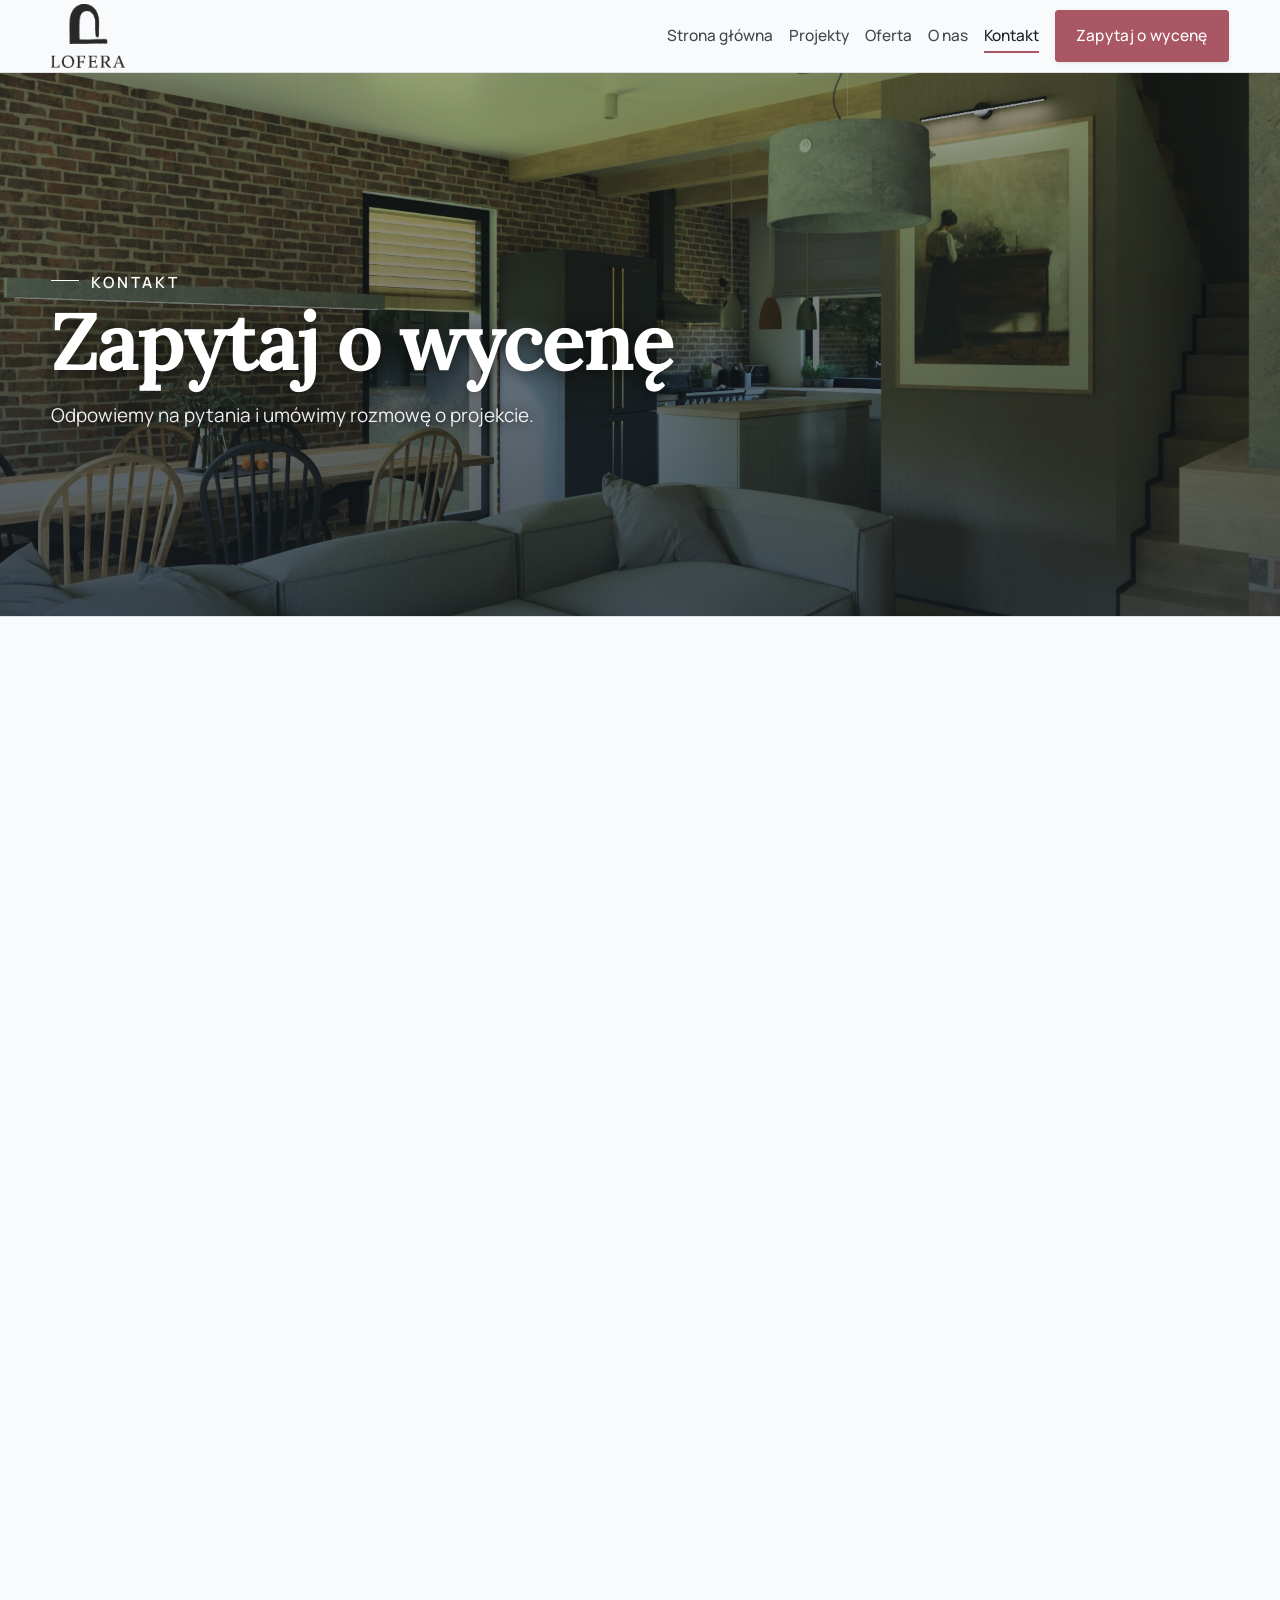
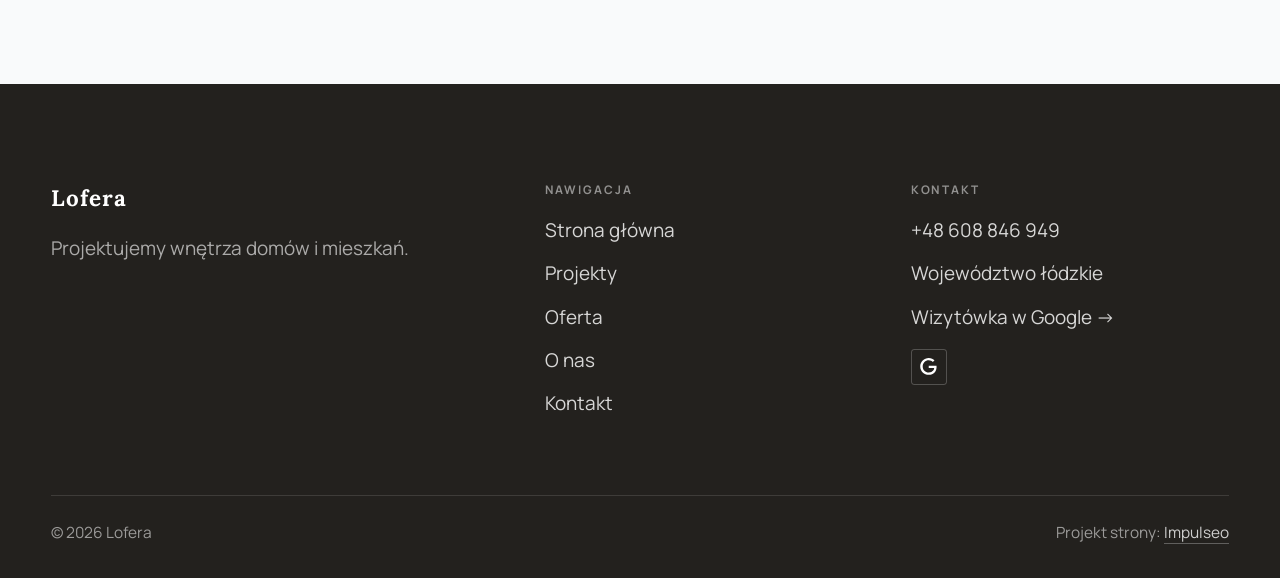
==== kontakt.html @ 52a26af1 "Strona demo: lofera" ====
<!DOCTYPE html>
<html lang="pl">
<head>
<meta charset="UTF-8">
<meta name="viewport" content="width=device-width, initial-scale=1.0">
<title>Kontakt - Lofera</title>
<meta name="description" content="Kontakt Lofera - projektowanie wnętrz, województwo łódzkie">
<link rel="canonical" href="https://impulseo-pl.github.io/lofera/kontakt.html">
<meta name="robots" content="noindex, nofollow">
<meta property="og:type" content="website">
<meta property="og:locale" content="pl_PL">
<meta property="og:site_name" content="Lofera">
<meta property="og:title" content="Kontakt - Lofera">
<meta property="og:description" content="Kontakt Lofera - projektowanie wnętrz, województwo łódzkie">
<meta property="og:url" content="https://impulseo-pl.github.io/lofera/kontakt.html">
<meta property="og:image" content="https://impulseo-pl.github.io/lofera/img/og.jpg">
<meta property="og:image:width" content="1200">
<meta property="og:image:height" content="630">
<meta name="twitter:card" content="summary_large_image">
<link rel="preconnect" href="https://fonts.googleapis.com">
<link rel="preconnect" href="https://fonts.gstatic.com" crossorigin>
<link href="https://fonts.googleapis.com/css2?family=Lora:wght@500;600;700&family=Manrope:wght@400;500;600&display=swap" rel="stylesheet">
<link rel="stylesheet" href="assets/styles.css?v=d0e58dc3">
</head>
<body>

<header class="nav">
  <div class="wrap nav-inner">
    <a class="brand brand-has-logo" href="index.html"><img class="brand-logo" src="img/logo.png" alt="Lofera" width="762" height="664" decoding="async"></a>
    <nav class="nav-links">
      <a href="index.html">Strona główna</a>
      <a href="realizacje.html">Projekty</a>
      <a href="oferta.html">Oferta</a>
      <a href="o-nas.html">O nas</a>
      <a href="kontakt.html" class="active" aria-current="page">Kontakt</a>
      <a href="kontakt.html" class="btn btn-accent">Zapytaj o wycenę</a>
    </nav>
    <button class="nav-toggle" aria-label="Menu"><span></span><span></span><span></span></button>
  </div>
</header>

<main>
<section class="pagehead">
  <img src="img/g5.jpg" alt="Lofera - Zapytaj o wycenę" width="1920" height="1080" decoding="async">
  <div class="wrap">
    <span class="eyebrow">Kontakt</span>
    <h1>Zapytaj o wycenę</h1>
    <p>Odpowiemy na pytania i umówimy rozmowę o projekcie.</p>
  </div>
</section>
<section>
  <div class="wrap contact-grid">
    <div class="reveal">
      <span class="eyebrow">Dane kontaktowe</span>
      <h2 style="margin:var(--space-4) 0 var(--space-6)">Lofera</h2>
      <div class="info-list">
        <div class="info-row"><div class="ic"><svg class="ico-tel" width="16" height="16" viewBox="0 0 24 24" fill="none" aria-hidden="true"><path d="M6.6 10.8a15.5 15.5 0 0 0 6.6 6.6l2.2-2.2a1 1 0 0 1 1-.24 11.4 11.4 0 0 0 3.6.58 1 1 0 0 1 1 1V20a1 1 0 0 1-1 1A17 17 0 0 1 3 4a1 1 0 0 1 1-1h3.5a1 1 0 0 1 1 1c0 1.25.2 2.46.58 3.6a1 1 0 0 1-.25 1l-2.23 2.2Z" fill="currentColor"/></svg></div><div><div class="lbl">Telefon</div><a class="val" href="tel:+48608846949">+48 608 846 949</a></div></div>
        <div class="info-row"><div class="ic"><svg class="ico-pin" width="16" height="16" viewBox="0 0 24 24" fill="none" aria-hidden="true"><path d="M12 21s7-6.1 7-11.5A7 7 0 0 0 5 9.5C5 14.9 12 21 12 21Z" stroke="currentColor" stroke-width="1.6" fill="none"/><circle cx="12" cy="9.5" r="2.4" fill="currentColor"/></svg></div><div><div class="lbl">Obszar działania</div><div class="val">Województwo łódzkie</div></div></div>
        <div class="info-row"><div class="ic"><svg class="ico-clock" width="16" height="16" viewBox="0 0 24 24" fill="none" aria-hidden="true"><circle cx="12" cy="12" r="8.2" stroke="currentColor" stroke-width="1.6"/><path d="M12 7.5V12l3.2 1.9" stroke="currentColor" stroke-width="1.6" stroke-linecap="round"/></svg></div><div><div class="lbl">Godziny</div><div class="val" style="font-weight:500">Pon.-pt. 9:00-16:00</div></div></div>
      </div>
    </div>
    <div class="reveal">
      <div class="form">
        <h3 style="margin-bottom:var(--space-4)">Najszybciej telefonicznie</h3>
        <p class="muted" style="margin-bottom:var(--space-5)">Napisz, jakie pomieszczenie chcesz zaprojektować i ile ma metrów. Odezwiemy się z propozycją terminu rozmowy.</p>
        <a href="tel:+48608846949" class="btn btn-accent" style="justify-content:center">Zadzwoń: +48 608 846 949 <span class="arr">→</span></a>
      </div>
    </div>
  </div>
</section>
<section style="padding-top:0">
  <div class="wrap reveal">
    <iframe class="map" title="Lofera - obszar działania: województwo łódzkie" src="https://maps.google.com/maps?q=wojew%C3%B3dztwo%20%C5%82%C3%B3dzkie&z=8&output=embed" loading="lazy" referrerpolicy="no-referrer-when-downgrade"></iframe>
  </div>
</section>
</main>

<footer>
  <div class="wrap">
    <div class="foot-grid">
      <div class="foot-brand">
        <div class="name">Lofera</div>
        <p>Projektujemy wnętrza domów i mieszkań.</p>
      </div>
      <div class="foot-col">
        <h4>Nawigacja</h4>
        <a href="index.html">Strona główna</a>
        <a href="realizacje.html">Projekty</a>
        <a href="oferta.html">Oferta</a>
        <a href="o-nas.html">O nas</a>
        <a href="kontakt.html">Kontakt</a>
      </div>
      <div class="foot-col">
        <h4>Kontakt</h4>
        <a href="tel:+48608846949">+48 608 846 949</a>
        <p>Województwo łódzkie</p>
        <a href="https://maps.google.com/?cid=9933904185091874019" target="_blank" rel="noopener">Wizytówka w Google →</a>
      <div class="foot-soc">
        <a class="soc" href="https://maps.google.com/?cid=9933904185091874019" target="_blank" rel="noopener" aria-label="Google - Lofera"><svg viewBox="0 0 24 24" aria-hidden="true" focusable="false"><path d="M12.48 10.92v3.28h7.84c-.24 1.84-.853 3.187-1.787 4.133-1.147 1.147-2.933 2.4-6.053 2.4-4.827 0-8.6-3.893-8.6-8.72s3.773-8.72 8.6-8.72c2.6 0 4.507 1.027 5.907 2.347l2.307-2.307C18.747 1.44 16.133 0 12.48 0 5.867 0 .307 5.387.307 12s5.56 12 12.173 12c3.573 0 6.267-1.173 8.373-3.36 2.16-2.16 2.84-5.213 2.84-7.667 0-.76-.053-1.467-.173-2.053H12.48z" fill="currentColor"/></svg></a>
      </div>
      </div>
    </div>
    <div class="foot-bot">
      <span>© 2026 Lofera</span>
      <span>Projekt strony: <a class="foot-credit" href="https://impulseo.pl" target="_blank" rel="noopener">Impulseo</a></span>
    </div>
  </div>
</footer>
<div class="sticky-reserve"><a class="sr-book" href="kontakt.html">Zapytaj o wycenę</a><a class="sr-call" href="tel:+48608846949" aria-label="Zadzwoń"><svg class="ico-tel" width="16" height="16" viewBox="0 0 24 24" fill="none" aria-hidden="true"><path d="M6.6 10.8a15.5 15.5 0 0 0 6.6 6.6l2.2-2.2a1 1 0 0 1 1-.24 11.4 11.4 0 0 0 3.6.58 1 1 0 0 1 1 1V20a1 1 0 0 1-1 1A17 17 0 0 1 3 4a1 1 0 0 1 1-1h3.5a1 1 0 0 1 1 1c0 1.25.2 2.46.58 3.6a1 1 0 0 1-.25 1l-2.23 2.2Z" fill="currentColor"/></svg></a></div>
<div class="demo-wazne" data-do="2026-11-19" data-cykl="3" hidden><svg class="dw-ico" width="13" height="13" viewBox="0 0 24 24" fill="none" aria-hidden="true"><circle cx="12" cy="12" r="8.6" stroke="currentColor" stroke-width="1.8"/><path d="M12 7.2V12l3.3 2" stroke="currentColor" stroke-width="1.8" stroke-linecap="round"/></svg><span class="dw-txt"></span></div>

<script src="assets/main.js"></script>
</body>
</html>
---- assets/styles.css ----
/* ============================================================
   STOLBASZ — premium, architektoniczny B2B fit-out
   Jasna paleta, zero brązu. System wg premium-web-craft.
   Projekt strony: Impulseo (impulseo.pl)
   ============================================================ */

:root{
  /* PALETA — jasna, architektoniczna, chłodna */
  --paper:#F3F1EC;          /* główne tło */
  --paper-2:#E6E3DB;        /* sekcje alternatywne (chłodny jasny szary) */
  --paper-3:#E6E3DB;        /* delikatne wypełnienia */
  --ink:#23211E;            /* tekst główny — chłodny grafit */
  --ink-soft:#43403A;       /* nagłówki drugorzędne */
  --muted:#87837A;          /* tekst poboczny */
  --line:rgba(35,33,30,.12);/* hairline */
  --accent:#8A6B3C;         /* stonowany petrol-slate — jedyny akcent */
  --accent-d:#6E5430;
  --accent-soft:rgba(138,107,60,.10);
  --dark:#23211E;           /* sekcje ciemne (stopka/CTA) */

  /* HOVER ZDJĘĆ — JEDEN standard dla całego silnika (decyzja K. 04.08.2026, artefakt z wariantami).
     AKTUALNE (K.+Szymon 09.08.2026, wybór z artefaktu 6 wariantów): zoom 1.05 przy 1.4s -
     przy tak długim czasie mocniejszy kadr NIE skacze, tylko „oddycha". Poprzedni standard
     (1.02 / .55s z 04.08) odbierany jako dynamiczny i szybki.
     Spoczynek lekko przygaszony, ale TYLKO tam, gdzie jest mysz (@media hover:hover) —
     na telefonie zdjęcia zostają w pełnej jasności. */
  --img-zoom:1.05;                   /* K.+Szymon 09.08: wariant F z artefaktu porównawczego */
  --img-rest:brightness(.95) saturate(.99);
  --img-hot:brightness(1.06) saturate(1.05);
  --img-dur:1.4s;                    /* K.+Szymon 09.08 (wariant F): powoli = elegancko */
  --img-ease:cubic-bezier(.16,.84,.44,1);  /* miękki ogon, efekt „oddychania" */

  /* ODSTĘPY — skala 4/8 */
  --space-1:4px; --space-2:8px; --space-3:12px; --space-4:16px; --space-5:24px;
  --space-6:32px; --space-7:48px; --space-8:64px; --space-9:96px; --space-10:128px;

  /* TYPOGRAFIA — fluid clamp() (skala podbita 16.07.2026: większe, czytelniejsze litery — uwaga Adama) */
  --text-sm:clamp(.9rem,.87rem + .12vw,1rem);
  --text-base:clamp(1.08rem,1.04rem + .18vw,1.2rem);
  --text-lg:clamp(1.24rem,1.15rem + .34vw,1.44rem);
  --text-h3:clamp(1.34rem,1.22rem + .55vw,1.66rem);
  --text-h2:clamp(2.1rem,1.66rem + 2.1vw,3.1rem);
  --text-h1:clamp(2.9rem,2.1rem + 4vw,5.1rem);

  /* PROMIENIE — architektoniczne, raczej ostre */
  --r-sm:3px; --r-md:6px; --r-lg:10px;

  /* RUCH */
  --ease:cubic-bezier(.25,.46,.45,.94); --dur:.24s;

  /* CIENIE — miękkie, warstwowe */
  --sh-sm:0 1px 2px rgba(16,24,32,.04), 0 2px 8px rgba(16,24,32,.05);
  --sh-md:0 2px 6px rgba(16,24,32,.05), 0 12px 28px -8px rgba(16,24,32,.12);
  --sh-lg:0 6px 14px rgba(16,24,32,.07), 0 26px 56px -18px rgba(16,24,32,.22);

  --hairline:1px solid var(--line);

  --font-display:'Lora',serif;
  --font-body:'Manrope',sans-serif;
}

*{box-sizing:border-box;margin:0;padding:0}
html{scroll-behavior:smooth}
body{
  font-family:var(--font-body);
  font-size:var(--text-base);
  line-height:1.65;
  color:var(--ink);
  background:var(--paper);
  -webkit-font-smoothing:antialiased;
  text-rendering:optimizeLegibility;
}
img{max-width:100%;height:auto;display:block}  /* height:auto = width/height z atrybutów trzyma proporcje (TOP#12) */
a{color:inherit;text-decoration:none}

.wrap{width:min(92%,1180px);margin-inline:auto}
section{padding-block:clamp(52px,6.5vw,96px)}

h1,h2,h3{font-family:var(--font-display);font-weight:700;line-height:1.08;letter-spacing:-.02em;color:var(--ink)}
h1{font-size:var(--text-h1);letter-spacing:-.035em}
h2{font-size:var(--text-h2);letter-spacing:-.025em}
h3{font-size:var(--text-h3)}
/* MIARA — długość wiersza. WCAG 2.2 SC 1.4.8: max 80 znaków; Butterick: 45–90.
   68ch daje realnie 72–78 znaków polskiego tekstu, czyli z zapasem pod granicą.
   Wcześniej limit miał TYLKO <p> — <li>, <blockquote> i <dd> nie miały żadnego,
   i to jedyny powód, dla którego 23 bloki na dwóch oddanych stronach jadą po
   83–106 znaków w wierszu (pomiar 07.08.2026, bramka `miara`).
   ⚠️ Listy i definicje ograniczamy TYLKO bez klasy: `ul`/`ol` z klasą to u nas
   układ (siatki kafli, menu), a nie tekst ciągły — tam miarę wyznacza układ. */
/* 60ch, nie 68ch (K. 10.08): po zmianie fontów na węższe kroje (DM Sans i spółka)
   w 68ch mieściło się ~90 znaków - bramka pikselowa słusznie zgłaszała przekroczenie
   granicy 80. Pomiar na żywej przeglądarce: 60ch = 90 znaków, 53ch = ~78 znaków, czyli normę WCAG 1.4.8. */
:root{ --miara:53ch }
p{max-width:min(100%,var(--miara))}
blockquote,
ul:not([class])>li, ol:not([class])>li,
dl:not([class])>dd{max-width:min(100%,var(--miara))}

/* ⚠️ Świadomie BEZ wyjątku `.tile p,.card p,.svc p{max-width:none}`, choć nasuwa się sam:
   te akapity BYŁY już ograniczone (stare `p{max-width:65ch}`), więc „wyjątek" nie odblokowałby
   niczego nowego — tylko ROZLUŹNIŁ stan sprzed zmiany na wszystkich demach naraz.
   `figcaption` żadna z reguł wyżej nie dotyczy, więc też nie potrzebuje zwolnienia. */

/* ŁAMANIE. `balance` wyrównuje długości wierszy w nagłówku, `pretty` pilnuje ostatniego
   wiersza akapitu, żeby nie został w nim jeden wyraz. Obsługiwane od Chrome 117 /
   Safari 17.5; starsze przeglądarki po prostu ignorują tę własność.
   `text-wrap:pretty` nie występowało dotąd ANI RAZ w silniku ani w repo klientów. */
h1,h2,h3,.lead,.lede{text-wrap:balance}
p,li,blockquote,dd{text-wrap:pretty}

.eyebrow{
  font-family:var(--font-body);
  font-size:var(--text-sm);
  font-weight:600;
  letter-spacing:.18em;
  text-transform:uppercase;
  color:var(--accent);
  display:inline-flex;align-items:center;gap:var(--space-3);
}
/* flex:none + margin-top = kreska trzyma się PIERWSZEJ linii. Wcześniej align-items:center
   centrowało ją względem całego bloku i przy zawinięciu (długi kicker typu
   „…WNĘTRZ · LESZNO · OD 2019") druga linia lądowała z brzydkim wcięciem. */
.eyebrow{align-items:flex-start}
.eyebrow>*,.eyebrow{text-wrap:balance}   /* dlugi kicker lamal sie na sierote typu samo „2019" w drugiej linii */
.eyebrow::before{content:"";width:28px;height:1px;background:var(--accent);display:inline-block;flex:none;margin-top:.62em}

.muted{color:var(--muted)}
.lead{font-size:var(--text-lg);line-height:1.55;color:var(--ink-soft);max-width:50ch}

/* ---------- BUTTONS ---------- */
.btn{
  display:inline-flex;align-items:center;gap:var(--space-2);
  font-weight:600;font-size:var(--text-sm);letter-spacing:.02em;
  padding:var(--space-4) var(--space-6);
  border-radius:var(--r-sm);
  transition:transform var(--dur) var(--ease),box-shadow var(--dur) var(--ease),background var(--dur) var(--ease);
  cursor:pointer;border:1px solid transparent;
}
.btn-accent{background:var(--accent);color:#fff;box-shadow:var(--sh-sm)}
.btn-accent:hover{background:var(--accent-d);transform:translateY(-2px);box-shadow:var(--sh-md)}
.btn-accent:active{transform:translateY(0);box-shadow:var(--sh-sm)}
.btn-ghost{background:transparent;color:var(--ink);border-color:var(--line)}
.btn-ghost:hover{border-color:var(--accent);color:var(--accent);transform:translateY(-2px)}
.btn-light{background:#fff;color:var(--ink);box-shadow:var(--sh-sm)}
.btn-light:hover{transform:translateY(-2px);box-shadow:var(--sh-md)}
.btn .arr{transition:transform var(--dur) var(--ease)}
.btn:hover .arr{transform:translateX(4px)}

/* ---------- NAV ---------- */
.nav{
  position:sticky;top:0;z-index:50;
  background:color-mix(in srgb,var(--paper) 88%,transparent);
  backdrop-filter:saturate(140%) blur(10px);
  border-bottom:var(--hairline);
}
.nav-inner{display:flex;align-items:center;justify-content:space-between;gap:var(--space-5);height:72px}
/* ANTY-NACHODZENIE (K. 05.08.2026): długa nazwa firmy + przycisk z pełnym numerem nie mieściły się w pasku
   i flex ściskał linki PONIŻEJ ich treści - "Kontakt" wchodził na ramkę "Zadzwoń +48 ...". Teraz ustępuje
   nazwa marki (skrót wielokropkiem), a menu i przycisk nigdy się nie kurczą ani nie zachodzą na siebie. */
.brand{display:flex;flex-direction:column;line-height:1;min-width:0;flex:0 1 auto}
.brand .name{font-family:var(--font-display);font-weight:800;font-size:1.35rem;letter-spacing:.04em;white-space:nowrap;overflow:hidden;text-overflow:ellipsis}
.brand .sub{font-size:.62rem;letter-spacing:.34em;text-transform:uppercase;color:var(--muted);margin-top:5px;white-space:nowrap;overflow:hidden;text-overflow:ellipsis}
.nav-links{display:flex;align-items:center;gap:var(--space-6);flex:0 0 auto}
.nav-links a{font-size:var(--text-sm);font-weight:500;color:var(--ink-soft);position:relative;padding-block:4px;white-space:nowrap;transition:color var(--dur) var(--ease)}
.nav-links a::after{content:"";position:absolute;left:0;bottom:0;width:0;height:1.5px;background:var(--accent);transition:width var(--dur) var(--ease)}
.nav-links a:hover,.nav-links a.active{color:var(--ink)}
.nav-links a:hover::after,.nav-links a.active::after{width:100%}
.nav-links .btn{padding:var(--space-2) var(--space-5)}
/* przyciski w nav: właściwy kolor (przebij .nav-links a) + bez podkreślenia */
.nav-links a.btn-accent{color:#fff}
.nav-links a.btn-ghost,.nav-links a.btn-light{color:var(--ink)}
/* CTA w pasku: NIE podkreślenie spod linków menu, ale ten sam przelatujący błysk,
   co na wszystkich innych przyciskach (zgłoszenie K. 13.08.2026 - „na hero jest efekt
   światła przechodzącego przez przycisk, na navbarze go nie ma, a mają być identyczne").
   Reguła `.nav-links a::after` jest silniejsza od `.btn::after`, więc trzeba jej
   geometrię wyzerować i wpisać połysk z nazwy - samo `display:none` gasiło efekt. */
.nav-links a.btn::after{
  display:block;content:"";position:absolute;inset:0;z-index:-1;pointer-events:none;
  width:auto;height:auto;border-radius:inherit;   /* kasuje geometrię podkreślenia (width:0;height:1.5px) */
  background:linear-gradient(100deg,transparent 32%,rgba(255,255,255,.20) 50%,transparent 68%);
  translate:-120% 0}
@media (prefers-reduced-motion:no-preference){
  .nav-links a.btn:hover::after{translate:120% 0;transition:translate .75s var(--mt-ease,cubic-bezier(.16,.84,.44,1))}
}
.nav-toggle{display:none;background:none;border:none;cursor:pointer;flex-direction:column;gap:5px;padding:8px}
.nav-toggle span{width:24px;height:2px;background:var(--ink);transition:var(--dur)}
/* Ciasny zakres MIĘDZY menu mobilnym a pełnym pulpitem: zbijamy odstępy i nazwę marki,
   żeby wszystko zmieściło się naturalnie, zanim w ogóle dojdzie do skracania wielokropkiem. */
@media(max-width:1280px) and (min-width:921px){
  .nav-links{gap:var(--space-4)}
  .nav-links .btn{padding:var(--space-2) var(--space-4)}
  .brand .name{font-size:1.15rem}
}

/* ---------- HERO (split) ---------- */
.hero{position:relative;overflow:hidden;border-bottom:var(--hairline)}
.hero-grid{display:grid;grid-template-columns:1.05fr .95fr;gap:clamp(24px,4vw,60px);align-items:center;
  padding-block:clamp(36px,4.5vw,64px)}
.hero-copy .eyebrow{margin-bottom:var(--space-5)}
.hero-copy h1{margin-bottom:var(--space-5)}
.hero-copy .lead{margin-bottom:var(--space-7)}
.hero-actions{display:flex;flex-wrap:wrap;gap:var(--space-4)}
.hero-art{position:relative;aspect-ratio:4/3;border-radius:var(--r-lg);overflow:hidden;box-shadow:var(--sh-lg)}
.hero-art img{width:100%;height:100%;object-fit:cover}
.hero-art::after{content:"";position:absolute;inset:0;background:linear-gradient(180deg,transparent 55%,rgba(18,24,28,.28))}
.hero-badge{position:absolute;left:var(--space-5);bottom:var(--space-5);z-index:2;
  background:rgba(252,252,251,.94);backdrop-filter:blur(4px);
  border-radius:var(--r-md);padding:var(--space-4) var(--space-5);box-shadow:var(--sh-md);max-width:78%}
.hero-badge strong{display:block;font-family:var(--font-display);font-size:1rem;letter-spacing:-.01em}
.hero-badge span{font-size:var(--text-sm);color:var(--muted)}

/* ---------- HERO duży / kinowy (strona główna) ---------- */
.hero-cine{position:relative;min-height:clamp(560px,82vh,840px);min-height:clamp(560px,82svh,840px);display:flex;align-items:center;overflow:hidden;border-bottom:var(--hairline)}
.hero-cine>img{position:absolute;inset:0;width:100%;height:100%;object-fit:cover;z-index:0}
.hero-cine::after{content:"";position:absolute;inset:0;z-index:1;
  background:linear-gradient(95deg,rgba(13,18,23,.86) 0%,rgba(13,18,23,.64) 32%,rgba(13,18,23,.24) 62%,rgba(13,18,23,.04) 100%)}
.hero-cine .wrap{position:relative;z-index:2;padding-block:var(--space-8)}
.hero-cine .hero-copy{max-width:660px}
.hero-cine .eyebrow{color:#fff;margin-bottom:var(--space-5)}
.hero-cine .eyebrow::before{background:#fff}
.hero-cine h1{color:#fff;margin-bottom:var(--space-5);font-size:clamp(2.9rem,2rem + 4.4vw,5.2rem);text-wrap:balance}
.hero-cine .lead{color:rgba(255,255,255,.92);max-width:48ch;margin-bottom:var(--space-7)}
.hero-cine .hero-actions{display:flex;flex-wrap:wrap;gap:var(--space-4)}
/* NISKIE OKNO (laptop z dokiem i paskami przeglądarki ma ~700-780 px wysokości widoku):
   H1 do 5.2rem + długi lead nie mieściły się i przyciski wypadały POD krawędź ekranu -
   klient widział stronę bez ani jednego CTA. Skalujemy w dół, zamiast przycinać treść. */
@media(min-width:821px) and (max-height:820px){
  .hero-cine{min-height:clamp(520px,94svh,780px)}
  .hero-cine .wrap{padding-block:var(--space-6)}
  .hero-cine h1{font-size:clamp(2.2rem,1.5rem + 2.6vw,3.6rem);margin-bottom:var(--space-4)}
  .hero-cine .eyebrow{margin-bottom:var(--space-4)}
  .hero-cine .lead{margin-bottom:var(--space-5);max-width:44ch}
}
@media(max-width:680px){
  .hero-cine{min-height:clamp(520px,76vh,640px);min-height:clamp(520px,76svh,640px);align-items:flex-end}
  .hero-cine::after{background:linear-gradient(0deg,rgba(13,18,23,.9) 6%,rgba(13,18,23,.45) 55%,rgba(13,18,23,.25) 100%)}
  .hero-cine .wrap{padding-bottom:var(--space-9)}
  /* TELEFON (~90% oglądających): lead potrafił zająć 8 linii i zepchnąć CTA poza pierwszy ekran.
     Zwężamy interlinię i skalę - treści nie ucinamy, bo to ona sprzedaje. */
  .hero-cine .lead{font-size:.98rem;line-height:1.5;margin-bottom:var(--space-5)}
  .hero-cine .eyebrow{font-size:.72rem;letter-spacing:.13em;margin-bottom:var(--space-4)}
  .hero-cine .eyebrow::before{width:20px}
  .hero-cine h1{margin-bottom:var(--space-4)}
}

/* full-bleed hero variant (podstrony) */
.pagehead{position:relative;min-height:46vh;min-height:46svh;display:flex;align-items:flex-end;overflow:hidden;border-bottom:var(--hairline)}
.pagehead img{position:absolute;inset:0;width:100%;height:100%;object-fit:cover}
/* 10.08.2026 (decyzja K.): mocniejsze przyciemnienie + cień pod tekstem. Bramka mierzyła na
   nagłówkach podstron 3,38-3,43:1 przy wymaganych 4,5 — jasne zdjęcie (hala, śnieg, niebo)
   podchodziło pod biały tekst. Zdjęcia klientów są różne, więc kontrast musi dawać WARSTWA,
   a nie szczęśliwy dobór kadru. */
.pagehead::after{content:"";position:absolute;inset:0;background:linear-gradient(180deg,rgba(18,24,28,.40),rgba(18,24,28,.76))}
.pagehead .wrap{position:relative;z-index:2;padding-block:var(--space-9);color:#fff}
.pagehead h1{color:#fff;max-width:18ch;text-shadow:0 2px 16px rgba(0,0,0,.55)}
.pagehead .eyebrow{color:#fff}
.pagehead .eyebrow::before{background:#fff}
.pagehead p{color:rgba(255,255,255,.92);margin-top:var(--space-4);max-width:54ch;text-shadow:0 1px 12px rgba(0,0,0,.5)}

/* ---------- STRIP (pasek skrótów / liczby) ---------- */
.strip{background:var(--dark);color:#fff}
/* PASEK HASEŁ — standard 04.08.2026 (decyzja K.): 5 haseł w JEDNYM rzędzie, tekst WYŚRODKOWANY,
   węższe marginesy boczne niż reszta strony (pasek ma iść szerzej), równe wysokości kolumn. */
.strip .wrap{width:min(96%,1440px);display:grid;grid-template-columns:repeat(5,1fr);
  gap:var(--space-5);padding-block:var(--space-7);align-items:stretch}
.strip .item .k{font-family:var(--font-display);font-size:clamp(1.05rem,.82rem + .85vw,1.55rem);
  font-weight:800;letter-spacing:-.02em;color:#fff;line-height:1.18;text-wrap:balance}
.strip .item .v{font-size:var(--text-sm);color:rgba(255,255,255,.66);margin-top:var(--space-2);line-height:1.4}
.strip .item{border-left:2px solid var(--accent);padding-inline:var(--space-4);
  text-align:center;display:flex;flex-direction:column;justify-content:center}
/* liczba kolumn = liczba haseł, żeby ostatnie nie zostawało samo w drugim rzędzie.
   Klasę n-N nadaje multipage.py; domyślnie (bez klasy) pasek jest 5-kolumnowy. */
.strip.n-2 .wrap{grid-template-columns:repeat(2,1fr)}
.strip.n-3 .wrap{grid-template-columns:repeat(3,1fr)}
.strip.n-4 .wrap{grid-template-columns:repeat(4,1fr);gap:var(--space-6)}
.strip.n-4 .item .k{font-size:clamp(1.3rem,1rem + 1.1vw,2rem)}
.strip.n-6 .wrap{grid-template-columns:repeat(6,1fr);gap:var(--space-4)}
.strip.n-6 .item .k{font-size:clamp(.98rem,.8rem + .7vw,1.35rem)}
/* równe łamanie: zamiast "długa linia + jedno słowo" obie linie zbliżonej długości */
.strip .item .k{text-wrap:balance}

/* ---------- SECTION HEAD ---------- */
.head{max-width:48rem;margin-bottom:var(--space-8)}
.head.center{margin-inline:auto;text-align:center}
.head .eyebrow{margin-bottom:var(--space-4)}
.head h2{margin-bottom:var(--space-4)}
.head p{color:var(--muted);font-size:var(--text-lg);line-height:1.55}
.head.center p{margin-inline:auto}

/* ---------- INTRO SPLIT ---------- */
.split{display:grid;grid-template-columns:.92fr 1.08fr;gap:clamp(28px,5vw,80px);align-items:center}
.split.rev{grid-template-columns:1.08fr .92fr}
.split.rev .split-art{order:-1}
.split-art{position:relative;aspect-ratio:5/4;border-radius:var(--r-lg);overflow:hidden;box-shadow:var(--sh-lg)}
.split-art img{width:100%;height:100%;object-fit:cover}
.split-copy h2{margin-bottom:var(--space-5)}
.split-copy p+p{margin-top:var(--space-4)}
.split-copy .btn{margin-top:var(--space-6)}

/* ---------- SERVICES (zakres) ---------- */
.svc-grid{display:grid;grid-template-columns:repeat(auto-fit,minmax(280px,1fr));gap:var(--space-5)}
.svc{background:#fff;border:var(--hairline);border-radius:var(--r-md);padding:var(--space-7) var(--space-6);
  transition:transform var(--dur) var(--ease),box-shadow var(--dur) var(--ease),border-color var(--dur) var(--ease);
  position:relative;overflow:hidden}
.svc::before{content:"";position:absolute;left:0;top:0;width:3px;height:0;background:var(--accent);transition:height var(--dur) var(--ease)}
.svc:hover{transform:translateY(-4px);box-shadow:var(--sh-md);border-color:transparent}
.svc:hover::before{height:100%}
.svc .ic{font-family:var(--font-display);font-size:.8rem;font-weight:700;letter-spacing:.12em;color:var(--accent);margin-bottom:var(--space-4)}
.svc h3{margin-bottom:var(--space-3);font-size:1.22rem}
.svc p{color:var(--muted);font-size:var(--text-base);line-height:1.6}

/* big detailed service rows */
.svc-row{display:grid;grid-template-columns:.8fr 1.2fr;gap:clamp(20px,4vw,60px);align-items:center;padding-block:var(--space-8)}
.svc-row+.svc-row{border-top:var(--hairline)}
.svc-row.rev{grid-template-columns:1.2fr .8fr}
/* Naprzemienny układ wierszy oferty: co drugi wiersz ma zdjęcie po PRAWEJ.
   Było `order:-1` — martwy kod, bo zdjęcie i tak jest pierwszym dzieckiem w HTML,
   więc wszystkie wiersze wyglądały identycznie (zdjęcie zawsze z lewej), a `rev`
   zmieniało tylko szerokość kolumn. Znalezione 29.07.2026 przy różnicowaniu kierunków
   animacji (pomiar pozycji: art.mid 390/502 przy row.mid 756 — zawsze lewa strona). */
.svc-row.rev .svc-row-art{order:2}
.svc-row-art{aspect-ratio:4/3;border-radius:var(--r-md);overflow:hidden;box-shadow:var(--sh-md)}
.svc-row-art img{width:100%;height:100%;object-fit:cover}
.svc-row h3{font-size:1.5rem;margin-bottom:var(--space-4)}
.svc-row .num{font-family:var(--font-display);font-size:.85rem;font-weight:700;letter-spacing:.14em;color:var(--accent);display:block;margin-bottom:var(--space-3)}
.svc-row ul{list-style:none;margin-top:var(--space-4);display:flex;flex-direction:column;gap:var(--space-2)}
.svc-row li{position:relative;padding-left:var(--space-5);color:var(--muted);font-size:var(--text-base)}
.svc-row li::before{content:"";position:absolute;left:0;top:.62em;width:8px;height:1px;background:var(--accent)}

/* ---------- GALLERY (realizacje) ---------- */
.gallery{display:grid;grid-template-columns:repeat(12,1fr);gap:var(--space-4);grid-auto-rows:200px}
/* GALERIA MASONRY — pionowe zdjęcia (portrety beauty/wellness) bez przycinania: kolumny, height auto */
.gallery-masonry{column-count:3;column-gap:var(--space-4)}
@media(max-width:900px){.gallery-masonry{column-count:2}}
@media(max-width:560px){.gallery-masonry{column-count:1}}
.gallery-masonry .m-tile{break-inside:avoid;margin:0 0 var(--space-4);padding:0;position:relative;overflow:hidden;border-radius:var(--r-md);border:1px solid var(--line)}
.gallery-masonry .m-tile img{width:100%;height:auto;display:block}
.gallery-masonry .m-tile .cap{position:absolute;left:0;right:0;bottom:0;padding:var(--space-4);color:#fff;background:linear-gradient(0deg,rgba(0,0,0,.55),transparent);font-size:var(--text-sm)}
.gallery-masonry .m-tile .cap small{display:block;font-weight:400;opacity:.78;letter-spacing:.04em;text-transform:uppercase;font-size:.66rem;margin-top:3px}
.tile{position:relative;overflow:hidden;border-radius:var(--r-md);box-shadow:var(--sh-sm);
  transition:transform var(--dur) var(--ease),box-shadow var(--dur) var(--ease)}
.tile img{width:100%;height:100%;object-fit:cover;
  transition:transform var(--img-dur) var(--img-ease),filter var(--img-dur) var(--img-ease)}
.tile:hover{box-shadow:var(--sh-md)}
.tile .cap{position:absolute;left:0;right:0;bottom:0;padding:var(--space-5) var(--space-4) var(--space-4);
  /* mocniejszy spad + cien pod tekstem: na JASNYCH zdjeciach klienta (biale fronty, sciany)
     slaby gradient dawal kontrast ~1.5:1 zamiast wymaganych 3.6:1 (bramka wygladu, 10.08.2026) */
  background:linear-gradient(transparent 10%,rgba(18,24,28,.55) 40%,rgba(18,24,28,.88) 68%,rgba(18,24,28,.99));color:#fff;
  text-shadow:0 1px 2px rgba(0,0,0,.85),0 2px 10px rgba(0,0,0,.55);
  font-size:var(--text-sm);font-weight:600;letter-spacing:.01em;
  opacity:0;transform:translateY(8px);transition:var(--dur) var(--ease)}
.tile:hover .cap{opacity:1;transform:translateY(0)}
.tile .cap small{display:block;font-weight:400;opacity:.78;letter-spacing:.04em;text-transform:uppercase;font-size:.66rem;margin-top:3px}
/* bento spans */
.t-wide{grid-column:span 6}
.t-tall{grid-column:span 6;grid-row:span 2}
.t-std{grid-column:span 6}
.t-third{grid-column:span 4}
.t-two3{grid-column:span 8}

/* ---------- TRUST / WIARYGODNOŚĆ ---------- */
.trust{background:var(--paper-2)}
.trust-grid{display:grid;grid-template-columns:repeat(auto-fit,minmax(240px,1fr));gap:var(--space-5);margin-top:var(--space-7)}
.trust-card{background:#fff;border-radius:var(--r-md);padding:var(--space-7) var(--space-6);box-shadow:var(--sh-sm);border-top:3px solid var(--accent)}
.trust-card .big{font-family:var(--font-display);font-size:clamp(1.8rem,1.3rem + 1.6vw,2.6rem);font-weight:800;letter-spacing:-.02em;color:var(--ink);line-height:1}
.trust-card h3{font-size:1.12rem;margin:var(--space-3) 0 var(--space-2)}
.trust-card p{color:var(--muted);font-size:var(--text-base);line-height:1.55}

/* ---------- CTA band ---------- */
.cta{background:var(--dark);color:#fff;position:relative;overflow:hidden}
/* telefon w CTA: na ciemnym tle biały (domyślnie), rodziny z JASNYM tłem CTA
   nadpisują to u siebie - wcześniej kolor siedział w stylu inline i wygrywał z rodziną. */
.cta .btn-ghost-cta{color:#fff;border-color:rgba(255,255,255,.3)}
.cta .wrap{display:grid;grid-template-columns:1.4fr .6fr;gap:var(--space-7);align-items:center;position:relative;z-index:2}
.cta h2{color:#fff;max-width:20ch}
.cta p{color:rgba(255,255,255,.74);margin-top:var(--space-4)}
.cta-actions{display:flex;flex-direction:column;gap:var(--space-3);align-items:flex-start}
.cta::before{content:"";position:absolute;right:-80px;top:-80px;width:360px;height:360px;border-radius:50%;
  background:radial-gradient(circle,var(--accent-soft),transparent 70%)}

/* ---------- CONTACT ---------- */
.contact-grid{display:grid;grid-template-columns:.85fr 1.15fr;gap:clamp(28px,4vw,56px);align-items:start}
.info-list{display:flex;flex-direction:column;gap:var(--space-2)}
.info-row{display:flex;gap:var(--space-4);align-items:flex-start;padding-block:var(--space-4);border-bottom:var(--hairline)}
.info-row .ic{flex:none;width:42px;height:42px;display:grid;place-items:center;border-radius:50%;
  background:var(--accent-soft);color:var(--accent);font-size:1.05rem}
.info-row .lbl{font-size:.72rem;letter-spacing:.14em;text-transform:uppercase;color:var(--muted)}
.info-row .val{font-weight:600;font-size:var(--text-base);margin-top:2px}
.info-row a.val:hover{color:var(--accent)}
.map{border:none;border-radius:var(--r-lg);box-shadow:var(--sh-md);width:100%;height:100%;min-height:380px;filter:grayscale(.2) contrast(1.02)}
.form{background:#fff;border:var(--hairline);border-radius:var(--r-lg);padding:clamp(24px,3vw,40px);box-shadow:var(--sh-sm)}
.form .fld{margin-bottom:var(--space-5)}
.form label{display:block;font-size:var(--text-sm);font-weight:600;margin-bottom:var(--space-2)}
.form input,.form textarea{width:100%;font-family:inherit;font-size:var(--text-base);color:var(--ink);
  padding:var(--space-4);border:var(--hairline);border-radius:var(--r-sm);background:var(--paper);transition:border-color var(--dur)}
.form input:focus,.form textarea:focus{outline:none;border-color:var(--accent);background:#fff}
.form textarea{resize:vertical;min-height:120px}
.form .note{font-size:var(--text-sm);color:var(--muted);margin-top:var(--space-3)}

/* ---------- FOOTER ---------- */
footer{background:var(--dark);color:#fff;padding-block:var(--space-9) var(--space-6)}
.foot-grid{display:grid;grid-template-columns:1.4fr 1fr 1fr;gap:var(--space-7);margin-bottom:var(--space-8)}
.foot-brand .name{font-family:var(--font-display);font-weight:800;font-size:1.4rem;letter-spacing:.04em}
.foot-brand p{color:rgba(255,255,255,.62);margin-top:var(--space-4);font-size:var(--text-base);max-width:38ch}
.foot-col h4{font-size:.74rem;letter-spacing:.16em;text-transform:uppercase;color:rgba(255,255,255,.5);margin-bottom:var(--space-4)}
.foot-col a,.foot-col p{display:block;color:rgba(255,255,255,.82);font-size:var(--text-base);margin-bottom:var(--space-3)}
.foot-col a:hover{color:#fff}
.foot-bot{border-top:1px solid rgba(255,255,255,.12);padding-top:var(--space-5);display:flex;justify-content:space-between;flex-wrap:wrap;gap:var(--space-3);
  font-size:var(--text-sm);color:rgba(255,255,255,.55)}
.foot-bot a:hover{color:#fff}
/* Podpis w stopce = klikalny link do impulseo.pl (31.07.2026). Ma być WIDOCZNIE klikalny,
   ale nie krzyczeć - stąd sam kolor jaśniejszy + delikatne podkreślenie na najeździe. */
.foot-bot a.foot-credit{color:rgba(255,255,255,.78);text-decoration:none;border-bottom:1px solid rgba(255,255,255,.28)}
.foot-bot a.foot-credit:hover{color:#fff;border-bottom-color:#fff}

/* ---------- REVEAL ---------- */
.reveal{opacity:0;transform:translateY(22px);transition:opacity .6s var(--ease),transform .6s var(--ease)}
.reveal.in{opacity:1;transform:none}

/* ---------- RESPONSIVE ---------- */
@media(max-width:920px){
  .hero-grid,.split,.split.rev,.svc-row,.svc-row.rev,.cta .wrap,.contact-grid,.foot-grid{grid-template-columns:1fr}
  .split.rev .split-art,.svc-row.rev .svc-row-art{order:0}
  .hero-art{aspect-ratio:16/10;max-height:420px}
  .strip .wrap,.strip.n-2 .wrap,.strip.n-3 .wrap,.strip.n-4 .wrap,.strip.n-6 .wrap{grid-template-columns:repeat(2,1fr);gap:var(--space-6)}
  .strip .item .k,.strip.n-6 .item .k{font-size:clamp(1.3rem,1.1rem + 1vw,2rem)}
  .gallery{grid-auto-rows:180px}
  .t-wide,.t-tall,.t-std,.t-third,.t-two3{grid-column:span 6}
  .t-tall{grid-row:span 1}
  .cta-actions{flex-direction:row;flex-wrap:wrap}
  .foot-grid{gap:var(--space-6)}
}
@media(max-width:680px){
  .nav-links{position:fixed;inset:72px 0 auto 0;background:var(--paper);flex-direction:column;align-items:stretch;
    gap:0;padding:var(--space-4) 6%;border-bottom:var(--hairline);box-shadow:var(--sh-md);
    transform:translateY(-120%);transition:transform var(--dur) var(--ease)}
  .nav-links.open{transform:translateY(0)}
  .nav-links a{padding-block:var(--space-4);border-bottom:var(--hairline)}
  .nav-links .btn{margin-top:var(--space-3);justify-content:center}
  .nav-toggle{display:flex}
  .strip .wrap,.strip.n-2 .wrap,.strip.n-3 .wrap,.strip.n-4 .wrap,.strip.n-6 .wrap{grid-template-columns:1fr}
  .gallery{grid-template-columns:repeat(6,1fr)}
  .foot-grid{grid-template-columns:1fr}
}
@media(prefers-reduced-motion:reduce){
  /* audyt 09.08 TOP#14: samo skrócenie duration przy animacji INFINITE = stroboskop
     (pętla .01ms miga ekranem); iteration-count:1 gasi pętlę naprawdę. Pseudoelementy
     też - tła hero (gastro/studio) animują ::before/img, blanket na * ich nie łapał. */
  *,*::before,*::after{animation-duration:.01ms!important;animation-iteration-count:1!important;animation-delay:0s!important;transition:none!important}
  .reveal{opacity:1!important;transform:none!important}
  html{scroll-behavior:auto}
}

/* ============================================================
   PREMIUM LAYER — destylat deep-researchu branż (anty-AI, spokój).
   Zmienne STOLBASZ (--accent/--ink/--paper/--line/--dark). Ruch ledwo
   zauważalny, krzywa cubic-bezier(.16,.84,.44,1); prefers-reduced-motion
   pokryte blanketem wyżej. Karty hairline zamiast cieni = #1 sygnał „nie-AI".
   ============================================================ */

/* więcej oddechu między sekcjami (liderzy: 110-130px) */
section{padding-block:clamp(64px,8vw,128px)}

/* 1) Aksamitny reveal — dłuższa, miękka krzywa zamiast „skoku" */
.reveal{transition:opacity .9s cubic-bezier(.16,.84,.44,1),transform .9s cubic-bezier(.16,.84,.44,1);will-change:opacity,transform}
/* stagger TYLKO w galerii (tam pozycja = porządek dzieci) */
.gallery .reveal:nth-child(2){transition-delay:.07s}
.gallery .reveal:nth-child(3){transition-delay:.14s}
.gallery .reveal:nth-child(4){transition-delay:.21s}
.gallery .reveal:nth-child(5){transition-delay:.28s}
.gallery .reveal:nth-child(6){transition-delay:.35s}

/* 2) Hero STATYCZNY na .hero-cine — Ken Burns CAŁKIEM WYŁĄCZONY 26.06 (3. zgłoszenie Szymona).
   GENEZA: animowanie scale na <img> hero z teksturami (cegły/framugi) re-samplinguje obraz
   klatka po klatce → na części ekranów drobne drganie/shimmer = „heroshot się trzęsie".
   translateY usunięto wcześniej, scale-only + will-change/GPU NIE wystarczyły do GWARANCJI gładkości.
   Krzysztof zażądał pewności („make sure, że błąd się nie pojawi") > efekt. Zero animacji = 0% drgania.
   Delikatny zoom zostaje TYLKO w pełnoekranowych hero gastro/studio (hg-bg/hs-bg — tło, inny
   mechanizm, chwalone, nigdy nie zgłaszane). NIE wracać do KB na .hero-cine bez realnego testu
   na sprzęcie klienta — to ryzyko regresji „trzęsienia”. */
/* BEZPIECZNY "wow" na hero = jednorazowy FADE-IN (opacity), nie zoom.
   opacity nie dotyka bitmapy → gładkie na KAŻDYM zdjęciu/ekranie/GPU, zero ryzyka migotania.
   Geometryczny ruch (scale/translate) na .hero-cine jest ZAKAZANY (bramka pilnuje). */
@keyframes heroFade{from{opacity:0}to{opacity:1}}
.hero-cine>img{transform:none;animation:heroFade 1.1s ease-out both}

/* 3) Akcentowy hairline pod nagłówkiem sekcji, który „rysuje się" przy wejściu */
.head h2{position:relative;padding-bottom:18px}
.head h2::after{content:"";position:absolute;left:0;bottom:0;height:1px;width:0;background:var(--accent);transition:width 1s cubic-bezier(.16,.84,.44,1) .15s}
.head.center h2::after{left:50%;transform:translateX(-50%)}
.head.reveal.in h2::after,.head.center.reveal.in h2::after{width:54px}

/* 4) Karty HAIRLINE zamiast cieni/zaokrągleń (najmocniejszy anty-AI detal) */
.svc{background:transparent;border:1px solid var(--line);border-radius:var(--r-sm);box-shadow:none}
.svc:hover{box-shadow:none;border-color:var(--accent);transform:translateY(-3px)}
.trust-card{background:transparent;box-shadow:none;border:1px solid var(--line);border-top:2px solid var(--accent);border-radius:var(--r-sm)}
.tile{box-shadow:none;border-radius:var(--r-sm)}
.tile:hover{box-shadow:none}

/* 5) Sticky-nav kondensuje się po przewinięciu (sygnał dopracowania) */
.nav{transition:box-shadow .4s ease,background .4s ease}
.nav.is-stuck{box-shadow:0 1px 0 var(--line),0 14px 30px -24px rgba(0,0,0,.45)}
.nav-inner{transition:height .35s var(--ease)}
.nav.is-stuck .nav-inner{height:60px}

/* 6) MANIFESTO — pełnoekranowy cytat-bohater (zastępuje generyczne „Dlaczego my") */
.manifesto{background:var(--paper-2);text-align:center}
.manifesto .wrap{max-width:60rem}
.manifesto p{font-family:var(--font-display);font-style:italic;font-size:clamp(1.6rem,1rem + 2.4vw,2.8rem);line-height:1.32;color:var(--ink-soft);margin-inline:auto;max-width:26ch;position:relative;padding-top:var(--space-8)}
.manifesto p::before{content:"";position:absolute;top:0;left:50%;transform:translateX(-50%);width:54px;height:1px;background:var(--accent)}
.manifesto p span{color:var(--accent);font-style:italic}

/* 7) GATEWAYS — 3 duże bramy-zdjęcia (zamiast paska menu usług) */
.gateways{display:grid;grid-template-columns:repeat(3,1fr);gap:var(--space-4)}
.gateway{position:relative;aspect-ratio:3/4;overflow:hidden;border-radius:var(--r-sm);display:block}
.gateway img{width:100%;height:100%;object-fit:cover;
  transition:transform var(--img-dur) var(--img-ease),filter var(--img-dur) var(--img-ease)}
.gateway::after{content:"";position:absolute;inset:0;background:linear-gradient(180deg,transparent 38%,rgba(18,24,28,.74))}
/* ===== HOVER ZDJĘĆ — jedno miejsce dla WSZYSTKICH kafli ze zdjęciem (K. 04.08.2026) ===== */
@media(hover:hover){
  .tile img,.gateway img,.m-tile img{filter:var(--img-rest)}
  .tile:hover img,
  .gateway:hover img,
  .m-tile:hover img{transform:scale(var(--img-zoom));filter:var(--img-hot)}
}
.m-tile img{transition:transform var(--img-dur) var(--img-ease),filter var(--img-dur) var(--img-ease)}
.gateway .g-ttl{position:absolute;left:0;right:0;bottom:0;z-index:2;padding:var(--space-6) var(--space-5);color:#fff;font-family:var(--font-display);font-size:1.45rem;letter-spacing:-.01em;line-height:1.15}
.gateway .g-ttl small{display:block;font-family:var(--font-body);font-size:var(--text-sm);font-weight:400;opacity:.82;letter-spacing:.03em;margin-top:5px}
@media(max-width:760px){.gateways{grid-template-columns:1fr}.gateway{aspect-ratio:16/10}}

/* 8) LOGO klienta w nagłówku (gdy podane --logo) */
/* 52px domyślnie (feedback Bartka 06.07.2026: 40px ginęło, uwaga padła 3x; ~56px sprawdzone na żywym demie anna-borowiec-makeup) */
.brand-logo{height:64px;width:auto;max-width:300px;object-fit:contain;display:block}
.nav.is-stuck .brand-logo{height:52px}
@media(max-width:680px){.brand-logo{height:46px;max-width:210px}}


/* === RWD: nagłówki na wąskich ekranach (dodane 17.07.2026 razem z fixem clamp) ===
   Po przywróceniu działania clamp() dolna granica --text-h1 (2.9rem) rozpychała
   dokument przy długich polskich słowach na telefonach. Tu ją zjeżdżamy. */
@media (max-width:560px){
  :root{
    --text-h1:clamp(1.9rem, 1.15rem + 4.4vw, 2.7rem);
    --text-h2:clamp(1.5rem, 1rem + 3vw, 2.1rem);
  }
  .hero-cine h1{font-size:clamp(1.9rem, 1.15rem + 4.4vw, 2.7rem)}
  h1,h2{overflow-wrap:break-word}
}

/* GODZINY (godziny_grid z briefu) — dzień po lewej, godziny po prawej. Wcześniej BRAK stylu
   powodował sklejenie "Poniedziałek-Piątek8:00-20:00" (dodane 2026-07-21). Neutralne dla dem bez grafiku. */
.godz{display:flex;flex-direction:column;gap:2px;max-width:440px;margin-top:8px}
.godz-row{display:flex;justify-content:space-between;align-items:baseline;gap:24px;padding:10px 0;border-bottom:1px solid var(--line)}
.godz-row:last-child{border-bottom:0}
.godz-row b{font-weight:600;color:var(--ink)}
.godz-row span{color:var(--muted);white-space:nowrap}

/* === FAQ (lekcja 08.08.2026) ===
   Sekcja faq_klinika() trafia NIE tylko do rodziny „klinika" (multipage.py: także układ FACHOWCY),
   a style leżały wyłącznie w families/klinika.css — u hydraulika/dekarza FAQ renderowało się jako
   goła lista <details> z domyślnym trójkącikiem przeglądarki (wpadka: demo Instalatorstwo Gała).
   Dlatego baza. Rodzina może to nadpisać na wierzchu. */
.faq-list{max-width:48rem;margin:var(--space-8) auto 0;display:flex;flex-direction:column;gap:var(--space-3)}
.faq-item{border:1px solid var(--line);border-radius:var(--r-md);background:var(--paper);padding:var(--space-4) var(--space-5)}
.faq-item summary{font-family:var(--font-display);font-weight:600;color:var(--ink);cursor:pointer;list-style:none;display:flex;justify-content:space-between;gap:1rem}
.faq-item summary::-webkit-details-marker{display:none}
.faq-item summary::after{content:"+";color:var(--accent-d);font-weight:700;font-size:1.2rem;line-height:1}
.faq-item[open] summary::after{content:"-"}
.faq-item p{color:var(--ink-soft);font-size:var(--text-base);line-height:1.6;margin:var(--space-3) 0 0}

/* === LICZBA OPINII PRZY SEKCJI OPINII (08.08.2026, wzorzec irismeble.pl, decyzja K.) ===
   Trzy cytaty bez kontekstu czyta się jak „firma ma trzy opinie". Ta linijka mówi wprost,
   ile ich jest naprawdę - dane i tak przychodzą z reconu i szły dotąd wyłącznie do hero.
   Baza, nie rodzina: sekcja opinii renderuje się we WSZYSTKICH układach, a style opinii
   leżą per rodzina - bez tego u części rodzin linijka byłaby gołym tekstem (ta sama pułapka
   co z FAQ wyżej). Rodzina może nadpisać na wierzchu. */
.op-meta{
  text-align:center;margin:calc(var(--space-3) * -1) 0 var(--space-6);
  color:var(--muted);font-size:var(--text-base);letter-spacing:.01em;
}
.op-meta .ico-star{color:var(--accent-d);margin-right:2px}

/* --- licznik ważności DEMA (pomysł K. 09.08) - tylko wersje pokazowe --- */
.demo-wazne{position:fixed;top:calc(var(--nav-h, 64px) + 14px);right:14px;z-index:95;
  display:inline-flex;align-items:center;gap:.45em;
  background:rgba(21,25,28,.82);color:#fff;font-size:.72rem;font-weight:600;letter-spacing:.01em;
  padding:.42em .8em .42em .62em;border-radius:999px;backdrop-filter:saturate(140%) blur(8px);
  border:1px solid rgba(255,255,255,.14);box-shadow:0 10px 24px -14px rgba(0,0,0,.6);
  pointer-events:none;
  /* NIE pokazuje się przy wejściu (K. 09.08) - wjeżdża dopiero po zejściu z hero */
  opacity:0;transform:translateY(-10px);
  transition:opacity .7s var(--ease),transform .7s var(--ease)}
.demo-wazne.is-on{opacity:1;transform:none}
.demo-wazne .dw-ico{flex:none;opacity:.85}
.demo-wazne b{font-weight:700;font-variant-numeric:tabular-nums;color:#FFD9A3}
.demo-wazne .dw-zeg{font-variant-numeric:tabular-nums;font-feature-settings:"tnum";
  opacity:.72;margin-left:.15em;letter-spacing:.01em}
.demo-wazne.is-pilne{background:rgba(150,32,28,.9);border-color:rgba(255,255,255,.2)}
.demo-wazne .dw-pilne{color:#FFE0DE}
@media(max-width:820px){.demo-wazne{top:auto;bottom:70px;right:10px}}

/* --- pasek mini-opinii pod hero (audyt 09.08 TOP#27) - tylko przy realnych recenzjach --- */
.opinie-mini{padding-block:0;border-bottom:var(--hairline)}
.opinie-mini .om-row{display:grid;grid-template-columns:repeat(3,1fr);gap:var(--space-6);padding-block:var(--space-5)}
.opinie-mini .om-item blockquote{font-size:var(--text-sm);color:var(--ink-soft);line-height:1.5;margin:0}
.opinie-mini .om-autor{display:block;margin-top:var(--space-2);font-size:.78rem;font-weight:600;color:var(--muted);letter-spacing:.04em}
@media(max-width:820px){.opinie-mini .om-row{grid-template-columns:1fr;gap:var(--space-4)}
  .opinie-mini .om-item:nth-child(n+3){display:none}}

/* --- AKCENT-TEKST (audyt 09.08 TOP#11/12, decyzja K.) ---------------------------
   Kolor firmowy jest jasny, dopóki nie musi być literą. --accent zostaje żywy
   (kreski, przyciski, pasek haseł); litera akcentowa na JASNYM tle bierze
   --accent-text (dokleja palette_auto; domyślnie accent-d). Tylko color -
   border/background/pseudo zostają żywe. Ciemna sekcja CTA = wyjątek. */
:root{--accent-text:var(--accent-d)}
.eyebrow, .svc .ic, .svc-row .num, .info-row .ic, .info-row a.val:hover,
.manifesto p span, .faq-item summary::after, .op-meta .ico-star, .op-star,
.fu-cta, .obszar-list li:hover, .btn-ghost:hover, .nav.nav-solid .brand .sub,
.proces-os .pc-cur, .os-on .proces-os .proces-line > li.os-done .pno { color:var(--accent-text) }
.cta .eyebrow { color:var(--accent) }

/* --- dostępność (audyt 09.08 TOP#23, podzbiór bezpieczny) --- */
html{scroll-padding-top:84px}                       /* kotwice nie chowają się pod sticky-nav */
:focus-visible{outline:2px solid var(--accent-text);outline-offset:2px}  /* widoczny fokus tylko z klawiatury */
main{display:block}

/* --- kafelek „Zobacz opinie w Google" (K. 09.08) - znak marki zamiast gołego linku --- */
.op-meta{text-align:center;max-width:none;margin-inline:auto}
.op-google{display:inline-flex;align-items:center;gap:.6em;
  padding:.62em 1.15em;border:1px solid var(--line);border-radius:999px;
  background:var(--paper);color:var(--ink);font-size:var(--text-sm);font-weight:600;
  transition:border-color var(--dur) var(--ease),box-shadow var(--dur) var(--ease),transform var(--dur) var(--ease)}
.op-google .op-g-ico{flex:none}                        /* oficjalny 4-kolorowy znak Google */
.op-google .arr{transition:transform var(--dur) var(--ease)}
.op-google:hover{border-color:var(--accent);box-shadow:var(--sh-sm);transform:translateY(-1px)}
.op-google:hover .arr{transform:translateX(3px)}

/* ============================================================
   HOVER KART I KAFLI - JEDEN STANDARD DLA WSZYSTKICH RODZIN (K. 10.08:
   „każde demo ma wyglądać tak premium"). Wcześniej premium-hover miała tylko
   rodzina fachowców (.fu-row), reszta rodzin renderowała karty bez reakcji.
   Zasada ta sama: reakcja NATYCHMIAST (0s), gaśnięcie łagodne; ledwie widoczne
   tło, kreska akcentu z lewej, strzałka rusza. Zero cieni-poduszek.
   ⛔ Świadomie POMIJAMY kafle ze zdjęciem (.tile/.gateway/.m-tile) - tam działa
   już zoom 1.05/1.4s i dokładanie ramek by go zabiło.
   ============================================================ */
.card, .svc, .gateway-txt, .menu-cat, .prod-card, .pak-card, .faq-item, .obj-tile{
  position:relative;transition:background .22s ease-out,border-color .22s ease-out}
.card::before, .menu-cat::before, .prod-card::before, .pak-card::before{
  content:"";position:absolute;left:0;top:0;bottom:0;width:3px;background:var(--accent);
  transform:scaleY(0);transform-origin:top;transition:transform .09s ease-out;border-radius:2px}
@media(hover:hover){
  .card:hover, .svc:hover, .menu-cat:hover, .prod-card:hover, .pak-card:hover{
    background:color-mix(in srgb,var(--accent) 9%,transparent);
    border-color:color-mix(in srgb,var(--accent) 45%,var(--line));
    transition-duration:0s}
  .card:hover::before, .menu-cat:hover::before,
  .prod-card:hover::before, .pak-card:hover::before{transform:scaleY(1)}
  .card:hover .arr, .svc:hover .arr, .menu-cat:hover .arr{transform:translateX(.3rem)}
}
.card .arr, .svc .arr, .menu-cat .arr{display:inline-block;transition:transform .1s ease-out}

/* ============================================================
   PLAKIETKA OPINII GOOGLE (K. 13.08.2026, wzór od Marcelego)
   Jedna forma we WSZYSTKICH układach hero (hg/hk/hs/ha/hd/tb/kt) zamiast
   gołego tekstu „★ Ocena 4,4 w Google · 7 opinii". Cudza ocena to najmocniejszy
   dowód zaufania na stronie - ma wyglądać jak odznaka, nie jak podpis.
   Tło i obwódka liczone z KOLORU TEKSTU, więc ta sama plakietka działa na
   ciemnym zdjęciu (biały napis → jasna mgiełka) i na jasnej sekcji (ciemny
   napis → delikatny szary). Zero osobnych wariantów do utrzymania.
   ============================================================ */
.g-badge{
  display:inline-flex;align-items:center;gap:.62em;
  padding:.52em 1em;border-radius:999px;
  background:color-mix(in srgb,currentColor 8%,transparent);
  border:1px solid color-mix(in srgb,currentColor 20%,transparent);
  -webkit-backdrop-filter:blur(6px);backdrop-filter:blur(6px);
  font-size:.98rem;line-height:1;font-weight:500;letter-spacing:.01em;
  white-space:nowrap;vertical-align:middle;max-width:100%}
.g-badge .gb-ico,.g-badge .gb-stars{flex:none}
.g-badge .gb-ocena{font-weight:700;font-size:1.08em;letter-spacing:.01em}
.g-badge .gb-txt{opacity:.92}
@media(max-width:560px){
  .g-badge{gap:.45em;padding:.45em .8em;font-size:.86rem}
  .g-badge .gb-stars{width:62px;height:12.4px}
  .g-badge .gb-ico{width:16px;height:16px}
}

/* === rodzina: rzemioslo === */
/* ============================================================
   RODZINA: RZEMIOSŁO — stolarstwo, meble na wymiar, kamieniarstwo,
   granit, parapety, wnętrza premium (skórki: wood, stone, lux, modern).

   GENEZA (05.08.2026): ta rodzina była zmapowana w multipage.py (FAMILY),
   ale NIE MIAŁA pliku wyglądu — a silnik dokleja go tylko, jeśli istnieje.
   Skutek: meble, stolarka i kamieniarstwo dostawały NAJUBOŻSZY wariant
   strony w całym silniku (goły base), podczas gdy „fachowcy" mieli 181 linii
   wzbogacenia. Licznik próśb @claude (zmiany-raport.py) pokazał to jako
   największe skupisko skarg: „zrób w stylu Murago", „to jest strasznie
   monotonne i nudne", „przyłóż się", „proporcje się nie zgadzają, zbyt mały
   tekst", „układ naprzemienny", „mało przestrzeni zapełnionej".

   IDEA: rzemiosło sprzedaje się MATERIAŁEM i DETALEM, nie szybkością dojazdu.
   Stąd: duże kadry, powietrze wokół treści, editorial zamiast kart z ramkami,
   naprzemienny rytm sekcji. Zero nowych klas HTML — stylujemy to, co silnik
   już generuje (split / gateways / gallery / hero-cine), więc plik jest
   w 100% addytywny: nie dotyka innych rodzin i nie wymaga zmian w Pythonie.

   ⚠️ NIE RUSZAĆ: paska haseł (.strip .k/.v — reguła K. z 04.08: 5 obok siebie,
   wyśrodkowane) ani hoveru zdjęć (zoom 1.02 z base.css). Oba są ustalone.
   ============================================================ */

/* --- HERO: więcej powietrza, mocniejszy kontrast wielkości ---------------
   Agata/Mateusz wielokrotnie: „zbyt mały tekst", „mało przestrzeni".
   Rzemiosło znosi duży, spokojny nagłówek — to nie jest strona awaryjna. */
.hero-copy .lead{max-width:52ch;font-size:var(--text-lg);line-height:1.6}
.hero-copy h1{letter-spacing:-.025em;line-height:1.02}
.hero-copy .eyebrow{letter-spacing:.24em}
.hero-actions{margin-top:var(--space-7)}

/* --- SPLIT: rytm naprzemienny --------------------------------------------
   Mateusz wprost: „Zakres usług ma mieć układ naprzemienny". Co druga sekcja
   split odwraca kolumny — obraz raz z lewej, raz z prawej. Na wąskim ekranie
   kolejność wraca do naturalnej (opis pod zdjęciem). */
.split{gap:clamp(var(--space-6),5vw,var(--space-9));align-items:center}
.split:nth-of-type(even) .split-art{order:2}
.split:nth-of-type(even) .split-copy{order:1}
.split-copy h2{margin-bottom:var(--space-4)}
.split-copy p{max-width:56ch;line-height:1.7}
.split-art img{border-radius:var(--r-md)}
@media (max-width:860px){
  .split:nth-of-type(even) .split-art,
  .split:nth-of-type(even) .split-copy{order:initial}
}

/* --- GATEWAYS (kafle „Meble / Kuchnie / Szafy") --------------------------
   ⚠️ NIE STYLUJEMY. Sprawdzone wzrokowo 05.08.2026: .gateway to NIE karta
   tekstowa, tylko link-kafel ze zdjęciem (aspect-ratio 3/4, gradient, tytuł
   w bezwzględnym pozycjonowaniu na dole). Próba zrobienia z nich „editorial"
   (hairline + padding + przezroczyste tło) rozbiła komponent: kreski wisiały
   w pustce nad zdjęciami. Base.css robi to dobrze - zostawiamy.
   Jedyne, co dokładamy, to więcej powietrza między kaflami. */
.gateways{gap:var(--space-5)}

/* --- GALERIA: materiał na pierwszym planie -------------------------------
   Rzemiosło ocenia się z bliska, więc podnosimy rangę PODPISU (co to za
   materiał, co za detal) i dajemy kadrom trochę oddechu.
   ⚠️ CELOWO NIE ruszamy siatki galerii: silnik ma własny system proporcji
   (.tile z t-third / t-two3 + masonry dla zdjęć pionowych — patrz reguła
   „dopasuj proporcje"). Nadpisanie grid-template-columns rozjechałoby kadry. */
.gallery{gap:clamp(var(--space-4),2vw,var(--space-6))}
/* ⚠️ NIE ruszać koloru ani marginesu podpisu: w tym szkielecie .cap leży NA zdjęciu
   (base.css: position:absolute + ciemny gradient + biały tekst). Nadpisanie go tuszem
   robiło ciemny napis na jasnym kadrze — praktycznie niewidoczny; zgłosił to klient
   (Stolmar, 25.08.2026). Rangę podpisu podnosimy krojem i światłem liter, nie kolorem. */
.gallery .cap{font-family:var(--font-display);font-size:var(--text-sm);letter-spacing:.02em}

/* --- SEKCJE: więcej światła ---------------------------------------------
   Wspólny mianownik skarg „mało przestrzeni" / „monotonne": sekcje siedziały
   zbyt ciasno, przez co wszystko zlewało się w jeden blok. */
section{padding-block:clamp(var(--space-8),7vw,var(--space-10))}
.head{max-width:64ch}
.head h2{letter-spacing:-.02em;line-height:1.08}
.head p{color:var(--muted);font-size:var(--text-lg);line-height:1.6;margin-top:var(--space-4)}
.head .eyebrow{margin-bottom:var(--space-4)}

/* --- CTA: bez krzyku ----------------------------------------------------- */
/* ⚠️ Tło CTA jest tu JASNE, a base.css ustawia .cta{color:#fff} - bez podmiany
   koloru tekst robi się biały na kremowym tle (kontrast 1.05, napis znika).
   Wykryte na demie Meble Seweryn 08.08.2026 - dotyczyło całej rodziny rzemioslo. */
.cta{background:var(--paper-2);color:var(--ink)}
.cta h2{letter-spacing:-.02em;color:var(--ink)}
.cta p{color:var(--muted)}
.cta .eyebrow{color:var(--accent)}
.cta .btn-light{background:var(--accent);color:#fff}
.cta .btn-ghost,.cta .btn-ghost-cta{color:var(--ink);border-color:var(--line)}
.cta-actions{margin-top:var(--space-6)}

/* ⚠️ Pasek haseł pod hero (.strip > .item > .k/.v) NIE jest tu stylowany
   świadomie - rządzi nim reguła z 04.08.2026 (5 haseł obok siebie,
   wyśrodkowane, równa wysokość) zapisana w base.css. Nie dublować. */

/* --- STICKY-RESERVE - dolny pasek mobile (audyt 09.08 TOP#2, decyzja K.: każda rodzina) --- */
.sticky-reserve{display:none}
@media(max-width:820px){
  .sticky-reserve{display:flex;position:fixed;left:0;right:0;bottom:0;z-index:90;
    background:var(--line);box-shadow:0 -6px 20px -10px rgba(0,0,0,.4);padding-bottom:env(safe-area-inset-bottom,0px);transition:transform .25s ease,opacity .25s ease}
  .sticky-reserve.schowany{transform:translateY(110%);opacity:0;pointer-events:none}
  .sticky-reserve a{padding:15px 8px;text-align:center;font-weight:600;font-size:.95rem;letter-spacing:.01em}
  .sr-book{flex:1;background:var(--accent);color:#fff}
  .sr-call{width:60px;background:var(--paper);color:var(--ink);font-size:1.15rem;border-left:1px solid var(--line);display:flex;align-items:center;justify-content:center}
  body{padding-bottom:calc(64px + env(safe-area-inset-bottom,0px))}
}

/* === OPINIE (gated): realne cytaty z reconu ===
   Dodane 10.08.2026 - te 4 rodziny NIE miały tego bloku, przez co sekcja opinii
   renderowala sie jako goly tekst z domyslnym wcieciem <blockquote> (zglosil K.). */
.opinie-grid{display:grid;grid-template-columns:repeat(auto-fit,minmax(16rem,1fr));gap:var(--space-6);margin-top:var(--space-8)}
.op-card{margin:0;background:var(--paper);border:1px solid var(--line);border-radius:var(--r-md);padding:var(--space-6);display:flex;flex-direction:column;gap:var(--space-3)}
.op-star{color:var(--accent-d);letter-spacing:.1em;font-size:.95rem}
.op-card blockquote{margin:0;color:var(--ink-soft);font-size:var(--text-base);line-height:1.6}
.op-autor{font-family:var(--font-display);font-weight:700;color:var(--ink);font-size:.95rem}

/* === WARSTWA PREMIUM (silnik, 08.08.2026) === */
/* ============================================================
   OŚ PROCESU „PREMIUM" + OKNO NA NIERUCHOME TŁO + ODZNAKI + POWRÓT NA GÓRĘ
   (08.08.2026 — wdrożenie decyzji K. z warsztatu ruchu II)

   ⚠️ TEN PLIK JEST DOKLEJANY **PO** PLIKU RODZINY.
   Powód: strukturę `.proces-line` stylują cztery rodziny (fachowcy, dom, klinika,
   studio) jako poziomy rząd kart. Nowy układ musi je nadpisać, a base.css ładuje
   się PRZED rodziną, więc tam by przegrał. Kolejność w multipage.py:
       base.css → rodzina → TEN PLIK → motion.css → hero-fit.css

   ZASADA BEZPIECZEŃSTWA (jak w całej warstwie ruchu):
   stany „ukryte" nadaje WYŁĄCZNIE JavaScript przez klasę na <html>. Bez skryptu
   albo przy jego błędzie strona wygląda jak przed tą zmianą — nigdy pusty ekran.
   ============================================================ */

/* ---------------- 1) OŚ PROCESU ---------------- */
.proces-os .proc-grid{
  display:grid;grid-template-columns:34% 1fr;gap:var(--space-8);align-items:start;
}
.proces-os .proc-side{position:sticky;top:calc(72px + var(--space-6))}
.proces-os .proc-side .head{text-align:left;margin:0}
.proces-os .proc-side .head h2{margin-bottom:var(--space-3)}
.proces-os .proc-side .head p{margin:0}

.proces-os .proc-count{display:flex;align-items:baseline;gap:var(--space-2);margin-top:var(--space-6)}
.proces-os .pc-cur{
  font-family:var(--font-display);font-size:2.6rem;line-height:1;color:var(--accent-d);
  font-variant-numeric:tabular-nums;
}
.proces-os .pc-all{font-size:var(--text-base);color:var(--muted);font-variant-numeric:tabular-nums}
.proces-os .proc-bar{
  height:2px;background:var(--line);border-radius:2px;overflow:hidden;
  max-width:14rem;margin-top:var(--space-3);
}
.proces-os .proc-bar > i{display:block;height:100%;width:0;background:var(--accent-d)}
.proces-os .proc-now{
  color:var(--muted);font-size:var(--text-sm);margin:var(--space-3) 0 0;min-height:2.4em;
}

/* ⚠️ TWARDY RESET OZDOBNIKÓW RODZINY (naprawa po teście 08.08.2026, demo hydraulika)
   Rodziny nie tylko układają kroki w rząd — DORYSOWUJĄ do nich własną grafikę:
   fachowcy.css ma poziomą kreskę (li::before), kropkę na osi (li::after), środkowanie
   tekstu i `.pno` jako wielki numer nad tytułem. Po nałożeniu pionowej osi zostawało
   z tego pobojowisko: numery w kółkach po lewej, a tytuły wyśrodkowane po prawej
   z wiszącymi kropkami i liniami.
   Nadpisujemy z `!important`, bo to jedyny sposób, żeby ta warstwa wygrała z CZTEREMA
   rodzinami naraz (fachowcy, dom, klinika, studio), a każda dorysowuje coś innego.
   Zasięg jest wąski — wyłącznie wnętrze `.proces-os`. */
.proces-os .proces-line > li::before,
.proces-os .proces-line > li::after{content:none !important;display:none !important}
.proces-os .proces-line > li{padding:0 !important;position:relative}
.proces-os .proces-line > li .pno,
.proces-os .proces-line > li h3,
.proces-os .proces-line > li p{text-align:left !important;margin-inline:0 !important;max-width:min(100%,var(--miara)) !important}
.proces-os .proces-line > li .pno{
  font-family:var(--font-body,inherit) !important;font-weight:500 !important;
  font-size:var(--text-sm) !important;letter-spacing:0 !important;margin-bottom:0 !important;
}

/* lista: z poziomego rzędu rodziny na pionową oś */
/* DROGA PRZEWIJANIA NA KROK (K. 09.08: „przy scrollu mega szybko przeskakuje").
   NIE spowalniamy animacji - podświetlenie musi trzymać się palca, inaczej strona
   sprawia wrażenie zacinającej się. Zamiast tego każdy krok dostaje własny kawałek
   ekranu do przewinięcia: 4 kroki x ~34vh = ~1,4 ekranu zamiast jednego machnięcia.
   Tylko duży ekran - na telefonie sticky-kolumna i tak jest wyłączona, a rozciąganie
   sekcji zamieniłoby ją w tunel. */
.proces-os .proces-line{
  display:flex;flex-direction:column;gap:var(--space-5);
  position:relative;margin:0;padding:0;list-style:none;counter-reset:none;
  grid-template-columns:none;
}
.proces-os .proces-line:before{
  content:"";position:absolute;left:1.19rem;top:1.2rem;bottom:1.2rem;width:1px;background:var(--line);
}
/* nakładka: ta sama linia, ale w kolorze akcentu, dociągnięta do aktywnego kroku.
   Wysokość ustawia skrypt (--os-fill) - oś POKAZUJE postęp zamiast tylko podświetlać kropkę. */
.proces-os .proces-line:after{
  content:"";position:absolute;left:1.19rem;top:1.2rem;width:1px;background:var(--accent);
  height:var(--os-fill, 0%);transition:height .7s cubic-bezier(.16,.84,.44,1);
  opacity:.85;pointer-events:none;
}
.proces-os .proces-line > li{
  display:grid;grid-template-columns:2.4rem 1fr;gap:var(--space-4);align-items:start;
  background:none;border:0;padding:0;margin:0;box-shadow:none;
}
.proces-os .proces-line > li .pno{
  grid-row:1 / span 3;width:2.4rem;height:2.4rem;border-radius:50%;
  display:flex;align-items:center;justify-content:center;
  background:var(--paper);border:1px solid var(--line);color:var(--muted);
  font-size:var(--text-sm);font-variant-numeric:tabular-nums;position:relative;z-index:1;
  top:auto;left:auto;right:auto;bottom:auto;transform:none;
}
.proces-os .proces-line > li h3,
.proces-os .proces-line > li p{grid-column:2;margin:0}
.proces-os .proces-line > li h3{margin-bottom:var(--space-2)}
.proces-os .proces-line > li p{color:var(--ink-soft);max-width:min(100%,var(--miara))}

/* karta kroku — tło i ramka na kolumnie treści, nie na całym <li> */
.proces-os .proces-line > li h3,
.proces-os .proces-line > li p{padding-left:0}
.proces-os .proces-line > li > h3{
  padding-top:.15rem;
}

/* ---- stany sterowane skryptem (klasa .os-on na <html>) ---- */
.os-on .proces-os .proces-line > li{
  opacity:.3;
  transition:opacity .8s cubic-bezier(.16,.84,.44,1);
}
/* krok przeczytany zostaje czytelny, ale ustępuje aktywnemu - hierarchia zamiast migotania */
.os-on .proces-os .proces-line > li.os-seen{opacity:.62}
.os-on .proces-os .proces-line > li.os-live{opacity:1}
.os-on .proces-os .proces-line > li h3,
.os-on .proces-os .proces-line > li p{
  transform:translateX(var(--os-dx, 1.4rem));
  transition:transform .65s cubic-bezier(.16,.84,.44,1);
}
.os-on .proces-os .proces-line > li.os-seen{opacity:1}
.os-on .proces-os .proces-line > li.os-seen h3,
.os-on .proces-os .proces-line > li.os-seen p{transform:translateX(0)}
.os-on .proces-os .proces-line > li.os-live .pno{
  background:var(--accent-d);border-color:var(--accent-d);color:var(--paper);
  transition:background .45s ease,color .45s ease,border-color .45s ease;
}
.os-on .proces-os .proces-line > li.os-done .pno{border-color:var(--accent-d);color:var(--accent-d)}
.os-on .proces-os .proc-bar > i{transition:width .45s cubic-bezier(.16,.84,.44,1)}

@media (min-width:901px){
  /* Droga przewijania na krok - ale treść ZAWSZE razem z numerem (błąd 09.08: kropka
     przyklejona do środka ekranu odrywała się od swojego nagłówka = chaos).
     Zapas robimy padding-bottom pod treścią, nie rozpychaniem wiersza. */
  .proces-os .proces-line{gap:0}
  .proces-os .proces-line > li{padding-bottom:clamp(150px, 26vh, 280px) !important}
  .proces-os .proces-line > li:last-child{padding-bottom:0 !important}
}
@media (max-width:900px){
  .proces-os .proc-grid{grid-template-columns:1fr;gap:var(--space-6)}
  .proces-os .proc-side{position:static}          /* przyklejony tytuł zjadałby górę ekranu */
  .proces-os .proc-count{margin-top:var(--space-4)}
  .proces-os .proc-now{display:none}
  .os-on .proces-os .proces-line > li h3,
  .os-on .proces-os .proces-line > li p{transform:none}   /* wjazd z boków tylko na dużym ekranie */
}
@media (prefers-reduced-motion:reduce){
  .os-on .proces-os .proces-line > li{opacity:1}
  .os-on .proces-os .proces-line > li h3,
  .os-on .proces-os .proces-line > li p{transform:none}
}

/* ---------------- 2) OKNO NA NIERUCHOME TŁO ----------------
   `clip-path` na sekcji tworzy kontekst przycinający, więc dziecko `position:fixed`
   przykleja się do OKNA PRZEGLĄDARKI, ale rysuje się wyłącznie w obrębie sekcji.
   ⛔ NIE `background-attachment:fixed` (tak robi irismeble.pl) — to nie działa na iOS,
   a dema oglądane są głównie na telefonie. */
.stopklatka{
  position:relative;height:min(78vh,620px);overflow:hidden;
  clip-path:inset(0);            /* to jest cały mechanizm — nie usuwać */
  background:var(--ink);
  margin:var(--space-10) 0;
}
.stopklatka .stk-bg{
  position:fixed;inset:0;background-size:cover;background-position:center;
  will-change:transform;
}
.stopklatka .stk-cap{
  position:absolute;left:0;right:0;bottom:0;margin:0;
  padding:var(--space-6) var(--space-6) var(--space-5);
  color:#fff;font-family:var(--font-display);font-size:var(--text-lg);
  background:linear-gradient(0deg,rgba(0,0,0,.55),transparent);
}
/* Telefon: pełna wysokość okna wyglądałaby jak przypadkowa pusta przerwa między sekcjami. */
@media (max-width:700px){ .stopklatka{height:52vh;margin:var(--space-8) 0} }
/* Bezpiecznik: gdy ktoś kiedyś doda transform na przodku sekcji, przyszpilenie się gubi
   i zdjęcie „ucieka". Wtedy lepiej mieć zwykłe, nieruchome tło niż rozjechany kadr. */
@supports not (clip-path: inset(0)){
  .stopklatka .stk-bg{position:absolute}
}

/* ---------------- 3) ODZNAKI / WYRÓŻNIENIA ---------------- */
.odznaki{padding:var(--space-9) 0}
.odznaki .odz-row{
  list-style:none;margin:0;padding:0;
  display:flex;flex-wrap:wrap;justify-content:center;align-items:center;
  gap:var(--space-8) var(--space-10);
}
.odznaki .odz img{
  display:block;height:5.2rem;width:auto;max-width:11rem;object-fit:contain;
}
/* ⛔ Bez wyblakłego szarego filtra, jaki ma irismeble.pl — odznaka to najmocniejszy
   dowód, jaki firma ma; przygaszona marnuje się (decyzja K. 08.08.2026). */
@media (max-width:700px){
  .odznaki{padding:var(--space-7) 0}
  .odznaki .odz-row{gap:var(--space-6)}
  .odznaki .odz img{height:4rem}
}

/* ---------------- 4) IKONY SPOŁECZNOŚCIOWE W STOPCE ---------------- */
.foot-soc{display:flex;gap:var(--space-3);margin-top:var(--space-4)}
.foot-soc .soc{
  width:2.25rem;height:2.25rem;border-radius:var(--r-sm);
  display:inline-flex;align-items:center;justify-content:center;
  border:1px solid rgba(255,255,255,.22);color:inherit;
  transition:border-color .2s ease,transform .2s ease,background .2s ease;
}
.foot-soc .soc svg{width:1.05rem;height:1.05rem;display:block}
.foot-soc .soc:hover{border-color:var(--accent);background:rgba(255,255,255,.06);transform:translateY(-1px)}
.foot-soc .soc:focus-visible{outline:2px solid var(--accent);outline-offset:2px}

/* ---------------- 5) POWRÓT NA GÓRĘ ---------------- */
.to-top{
  position:fixed;right:var(--space-5);bottom:var(--space-5);z-index:40;
  width:2.75rem;height:2.75rem;border-radius:var(--r-sm);
  display:flex;align-items:center;justify-content:center;
  background:var(--paper);color:var(--ink);border:1px solid var(--line);
  box-shadow:0 4px 16px rgba(0,0,0,.14);cursor:pointer;
  opacity:0;visibility:hidden;transform:translateY(6px);
  transition:opacity .25s ease,transform .25s ease,visibility .25s;
}
.to-top.show{opacity:1;visibility:visible;transform:translateY(0)}
.to-top svg{width:1.1rem;height:1.1rem}
.to-top:hover{border-color:var(--accent)}
.to-top:focus-visible{outline:2px solid var(--accent);outline-offset:2px}
/* Nie wolno zasłonić przyklejonego paska „Zadzwoń" na telefonie — tam siada wyżej. */
@media (max-width:680px){
  body:has(.sticky-call) .to-top,
  body:has(.sticky-reserve) .to-top{bottom:calc(var(--space-5) + 4.5rem)}
}

/* ---------------- 6) NAZWA FIRMY NA PIERWSZYM EKRANIE ----------------
   Wariant „nazwa ustępuje miejsca" (wybór K. z warsztatu ruchu II):
   nazwa wchodzi duża, po chwili siada do swojego rozmiaru i robi miejsce
   nagłówkowi sprzedażowemu. Marka i sprzedaż mieszczą się w jednym ekranie.

   Rozmiar zależy od DŁUGOŚCI nazwy (klasę wylicza multipage.py: bm-l / bm-m / bm-s),
   a nazwy dłuższe niż 30 znaków nie dostają tej sekcji wcale — patrz brandmark().
   Skalowanie dotyczy TEKSTU, nie zdjęcia: zakaz ruchu geometrycznego na .hero-cine>img
   (shimmer na teksturach) pozostaje nienaruszony. */
.hero-cine .brandmark{
  display:block;line-height:.95;margin:0 0 var(--space-4);
  font-family:var(--font-display);font-weight:600;color:#fff;
  text-shadow:0 2px 30px rgba(0,0,0,.38);
  letter-spacing:.14em;
}
.hero-cine .brandmark .bm-line{display:block;overflow:hidden}
.hero-cine .brandmark .bm-line > span{display:block}
.hero-cine .brandmark.bm-l{font-size:clamp(2.4rem,7.4vw,5.2rem)}
.hero-cine .brandmark.bm-m{font-size:clamp(1.9rem,5.2vw,3.6rem);letter-spacing:.1em}
.hero-cine .brandmark.bm-s{font-size:clamp(1.5rem,3.6vw,2.4rem);letter-spacing:.07em}
/* Bardzo wąskie ekrany: nazwa musi się złamać, a nie wyjechać poza kadr. */
.hero-cine .brandmark{overflow-wrap:anywhere}

/* stany startowe nadaje TYLKO skrypt (klasa .bm-on na <html>) */
.bm-on .hero-cine .brandmark{opacity:0;transform:scale(1.42);transform-origin:left center}
.bm-on .hero-cine .hero-copy .eyebrow,
.bm-on .hero-cine .hero-copy h1,
.bm-on .hero-cine .hero-copy .lead,
.bm-on .hero-cine .hero-copy .hero-actions{opacity:0}
.bm-on .hero-cine .brandmark.bm-in{
  opacity:1;transform:scale(1);
  transition:opacity .6s ease, transform 1s cubic-bezier(.16,.84,.44,1) .38s;
}
.bm-on .hero-cine .brandmark.bm-in ~ .eyebrow{opacity:1;transition:opacity .6s ease .9s}
.bm-on .hero-cine .brandmark.bm-in ~ h1{opacity:1;transition:opacity .6s ease 1s}
.bm-on .hero-cine .brandmark.bm-in ~ .lead{opacity:1;transition:opacity .6s ease 1.1s}
.bm-on .hero-cine .brandmark.bm-in ~ .hero-actions{opacity:1;transition:opacity .6s ease 1.2s}
@media (prefers-reduced-motion:reduce){
  .bm-on .hero-cine .brandmark{opacity:1;transform:none}
  .bm-on .hero-cine .hero-copy > *{opacity:1 !important;transition:none !important}
}

/* ============================================================
   1b) MECHANIKA PREMIUM DLA RODZIN Z WŁASNYM KSZTAŁTEM PROCESU
   (10.08.2026 — zgłoszenie K. po demie Patris: „czemu nie ma tego procesu,
   który ustaliliśmy w weekend?")

   Rodziny AUTO (poziomy rząd kart) i DOM (wiersze katalogowe) mają kształty
   dobrane celowo, żeby dema nie wyglądały jak rodzeństwo — więc nie przerabiamy
   ich na pionową oś. Dostają za to to samo, co robi oś premium: licznik kroków,
   pasek postępu, nazwę aktywnego etapu i zapalanie kroków przy przewijaniu.
   Sterowanie: `.os-mech` + `[data-os-steps]` w proces-os.js (tryb poziomy).

   Bezpiecznik bez zmian: stan „przygaszony" wchodzi WYŁĄCZNIE z klasą `.os-on`,
   którą nadaje JS. Bez skryptu sekcja wygląda dokładnie jak przed tą zmianą.
   ============================================================ */
.os-mech .proc-count{display:flex;align-items:baseline;gap:var(--space-2);margin-top:var(--space-5)}
.os-mech .pc-cur{
  font-family:var(--font-display);font-size:2.1rem;line-height:1;color:var(--accent-d);
  font-variant-numeric:tabular-nums;
}
.os-mech .pc-all{font-size:var(--text-base);color:var(--muted);font-variant-numeric:tabular-nums}
.os-mech .proc-bar{
  height:2px;background:var(--line);border-radius:2px;overflow:hidden;
  max-width:14rem;margin-top:var(--space-3);
}
.os-mech .proc-bar > i{display:block;height:100%;width:0;background:var(--accent-d);
  transition:width .5s cubic-bezier(.16,.84,.44,1)}
.os-mech .proc-now{color:var(--muted);font-size:var(--text-sm);margin:var(--space-3) 0 0;min-height:1.6em}

/* kroki: wjazd i przygaszenie tych jeszcze nieobejrzanych — bez ruszania siatki */
.os-on .os-mech [data-os-steps] > li{
  opacity:.45;transform:translateY(1rem);
  transition:opacity .55s cubic-bezier(.16,.84,.44,1),transform .55s cubic-bezier(.16,.84,.44,1);
  transition-delay:calc(var(--os-i,0) * 90ms);   /* kaskada: karty zapalają się po kolei */
}
.os-on .os-mech [data-os-steps] > li.os-seen{opacity:1;transform:none}
.os-on .os-mech [data-os-steps] > li.os-live .ap-no,
.os-on .os-mech [data-os-steps] > li.os-live .dp-no{color:var(--accent-d)}

/* SYGNATURA: kreska nad krokiem dopełnia się akcentem, gdy krok wchodzi na ekran.
   Obie rodziny mają ją już w swoim arkuszu (auto 42%, dom 38%) — tu tylko ożywa. */
.os-on .os-mech [data-os-steps] > li::before{
  transition:width .6s cubic-bezier(.16,.84,.44,1);
}
.os-on .os-mech [data-os-steps] > li.os-seen::before{width:100%}

@media (prefers-reduced-motion: reduce){
  .os-on .os-mech [data-os-steps] > li{opacity:1;transform:none;transition:none}
  .os-on .os-mech [data-os-steps] > li::before{transition:none}
  .os-mech .proc-bar > i{transition:none}
}


/* === MOTION LAYER v2 (silnik) === */
/* ============================================================
   MOTION LAYER v2 — warstwa RUCHU wspólna dla wszystkich rodzin (2026-07-26)
   ------------------------------------------------------------
   PO CO: dema były technicznie poprawne, ale statyczne („za mało efektowne",
   K. 26.07). Ta warstwa dokłada to, co dziś odróżnia stronę premium od
   porządnej: maskowane wejście nagłówków, zdjęcia odsłaniane kurtyną + zoom-out,
   parallax sterowany scrollem (CSS scroll-driven, zero JS w pętli scrolla),
   płynne przejścia MIĘDZY podstronami (View Transitions), stagger siatek.

   ZASADY BEZPIECZEŃSTWA (wynikają z realnych wpadek — NIE łamać):
   1. ⛔ ZERO ruchu geometrycznego na `.hero-cine>img` — skalowanie teksturowanej
      bitmapy = shimmer („heroshot się trzęsie", 3x Szymon). Hero rusza się TYLKO
      tekstem i tylko raz. Bramka predeploy tego pilnuje.
   2. Stan początkowy (ukrycie) ustawia ZAWSZE JavaScript przez klasę `.mt-on`
      na <html>. Bez JS / przy błędzie JS strona wygląda dokładnie jak przed tą
      warstwą — nigdy pusty ekran (wpadka Zmalovane 29.06).
   3. Używamy osobnych właściwości `scale:` / `translate:` zamiast `transform:` —
      dzięki temu wejście NIE kasuje istniejących hoverów (które jadą na transform).
   4. Każdy efekt „drogi" (parallax) tylko desktop + tylko gdy przeglądarka umie
      scroll-driven animations. Mobile dostaje sam fade/mask (bateria, jank).
   5. prefers-reduced-motion wyłącza wszystko (blanket w base.css + własne guardy).
   ============================================================ */

:root{
  --mt-ease:cubic-bezier(.16,.84,.44,1);
  --mt-step:70ms;          /* odstęp między kolejnymi elementami siatki */
}

/* ---------- 1) STAGGER — kolejne elementy siatki wchodzą po sobie ----------
   JS ustawia --i (numer w grupie). Podbita specyficzność (:nth-child(n)) bije
   sztywne delaye galerii z base.css, nie ruszając tamtego pliku. */
.reveal{transition-delay:calc(var(--i,0) * var(--mt-step))}
.gallery .reveal:nth-child(n),
.gateways .reveal:nth-child(n),
.svc-grid .reveal:nth-child(n){transition-delay:calc(var(--i,0) * var(--mt-step))}

/* dłuższy, bardziej „aksamitny" dojazd + delikatny zoom-out całej karty */
.mt-on .reveal{transition-duration:1s,1s}

/* ---------- 2) NAGŁÓWKI — wjazd linia po linii zza maski ----------
   JS dzieli tekst na realne linie (po pomiarze) i owija w .mt-line>i.
   Efekt „szuflady": litery wjeżdżają z dołu, obcięte krawędzią linii. */
/* 27.07.2026: zapas .08em był za mały - JS mierzy linie ZANIM doładuje się webfont, więc po
   podmianie fontu tekst rośnie i maska ucina dolną część linii (na telefonie widać było ucięte
   „pomiaru po montaż." nachodzące na akapit). Większy zapas + maska znika po wjeździe,
   bo wtedy nie jest już do niczego potrzebna. */
.mt-lines .mt-line{display:block;overflow:hidden;padding-bottom:.2em;margin-bottom:-.2em}
.mt-lines.mt-in .mt-line{animation:mt-unmask 0s linear 1.4s forwards}
@keyframes mt-unmask{to{overflow:visible}}
.mt-lines .mt-line > i{
  display:block;font-style:inherit;
  translate:0 108%;
  transition:translate 1.05s var(--mt-ease) var(--mt-d,0s);
}
.mt-lines.mt-in .mt-line > i{translate:0 0}

/* wariant awaryjny (nagłówek ma zagnieżdżony markup → nie dzielimy na linie) */
.mt-fade{opacity:0;translate:0 18px;transition:opacity .9s var(--mt-ease) var(--mt-d,0s),translate .9s var(--mt-ease) var(--mt-d,0s)}
.mt-fade.mt-in{opacity:1;translate:0 0}

/* ---------- 3) ZDJĘCIA — odsłanianie „kurtyną" + zoom-out do naturalnej skali ----
   clip-path jedzie od dołu do góry, jednocześnie obraz schodzi z 1.10 do 1.
   Uwaga: `scale:` (nie transform) → hover .tile:hover img{transform:scale(var(--img-zoom))}
   nadal działa i nie kłóci się z wejściem (standard hoveru: base.css, K. 04.08.2026). */
.mt-on .mt-ph > img,
.mt-on .mt-ph > picture > img{
  clip-path:inset(0 0 100% 0);
  scale:1.10;
  transition:clip-path 1.15s var(--mt-ease) var(--mt-d,0s),
             scale 1.6s var(--mt-ease) var(--mt-d,0s),
             /* BEZ tych dwóch linii deklaracja kasowała przejście hovera z base.css
                i powiększenie skakało NATYCHMIAST (znalezione 09.08 przez K. na żywym
                demie: w artefakcie płynnie, na stronie nie - różnicą była ta warstwa). */
             transform var(--img-dur) var(--img-ease),
             filter var(--img-dur) var(--img-ease);
}
.mt-on .mt-ph.in > img,
.mt-on .in .mt-ph > img,
.mt-on .mt-ph.mt-in > img,
.mt-on .mt-ph.in > picture > img,
.mt-on .in .mt-ph > picture > img{clip-path:inset(0 0 0 0);scale:1}

/* ---------- 3b) KIERUNEK KURTYNY — RÓŻNICOWANY (29.07.2026, pomysł K.) ----------
   Było: KAŻDE zdjęcie na stronie odsłaniało się identycznie, z góry w dół. Przy 15 zdjęciach
   ten sam ruch 15 razy czyta się jak szablon.

   Research (Emil Kowalski „The Magic of Clip Path" + praktyka scroll-reveal):
   reveal ma być ODSŁONIĘCIEM treści, nie ozdobą — więc kierunek nie może być losowy.
   Losowanie przy każdym wejściu sprawia, że ta sama sekcja zachowuje się inaczej po powrocie
   i strona robi się nerwowa. Dlatego kierunek wynika Z UKŁADU (deterministycznie):

   • zdjęcie OBOK TEKSTU (split/oferta)  → kurtyna pozioma, jedzie OD STRONY TEKSTU ku zdjęciu:
     oko już tam wędruje, więc ruch kontynuuje czytanie zamiast z nim walczyć;
   • KAFLE W SIATCE  → lustrzanie: lewa kolumna odsłania się od lewej, prawa od prawej,
     środek pionowo. Siatka „otwiera się" na zewnątrz, zamiast 6 razy powtórzyć ten sam gest;
   • pojedyncze zdjęcie w treści → pionowo (zgodnie z kierunkiem przewijania).

   Jedna scena = jeden spójny system, nigdy 4 różne kierunki obok siebie.
   Technicznie: tylko clip-path + scale (kompozytor, bez layoutu), ten sam czas i easing
   co dotąd — zmienia się WYŁĄCZNIE oś. */
.mt-on .mt-ph[data-dir="right"] > img,
.mt-on .mt-ph[data-dir="right"] > picture > img{clip-path:inset(0 100% 0 0)}   /* widać najpierw lewą krawędź */
.mt-on .mt-ph[data-dir="left"] > img,
.mt-on .mt-ph[data-dir="left"] > picture > img{clip-path:inset(0 0 0 100%)}    /* widać najpierw prawą krawędź */
.mt-on .mt-ph[data-dir="up"] > img,
.mt-on .mt-ph[data-dir="up"] > picture > img{clip-path:inset(100% 0 0 0)}      /* wychodzi z dołu do góry */
.mt-on .mt-ph[data-dir] .in > img,
.mt-on .mt-ph[data-dir].in > img,
.mt-on .in .mt-ph[data-dir] > img,
.mt-on .mt-ph[data-dir].mt-in > img,
.mt-on .mt-ph[data-dir].in > picture > img,
.mt-on .in .mt-ph[data-dir] > picture > img{clip-path:inset(0 0 0 0)}
/* dryf skali w OSI kurtyny — obraz „dojeżdża" w tę samą stronę, w którą się odsłania.
   Bez tego pozioma kurtyna przy pionowym zoomie wygląda jak dwa niezgrane ruchy. */
.mt-on .mt-ph[data-dir="right"] > img{transform-origin:left center}
.mt-on .mt-ph[data-dir="left"] > img{transform-origin:right center}
.mt-on .mt-ph[data-dir="up"] > img{transform-origin:center bottom}

/* podpis kafla — delikatnie widoczny od razu, pełny na hover (mniej „martwych" kafli) */
.mt-on .tile .cap{opacity:.001}
.mt-on .tile.in .cap{opacity:.9;translate:0 0;transform:none}
.mt-on .tile.in:hover .cap{opacity:1}

/* ---------- 4) PARALLAX — sterowany scrollem, natywnym CSS (bez JS) ----------
   animation-timeline:view() = przeglądarka sama liczy postęp elementu w oknie.
   Zero listenerów scrolla → zero janku. Desktop only, tylko gdy wspierane. */
@supports (animation-timeline: view()){
  @media (prefers-reduced-motion:no-preference) and (min-width:900px){
    /* 🔴 NAZWANA OŚ JEST KONIECZNA (zmierzone 22.08.2026 na demie meble-wieczorek).
       `animation-timeline: view()` bierze NAJBLIŻSZY kontener przewijania przodka SUBIEKTU.
       Subiektem jest tutaj <img>, a jego najbliższym przodkiem jest `.mt-para` z
       `overflow:hidden` — czyli sam jest kontenerem przewijania i NIGDY się nie przewija.
       Skutek: postęp animacji stał zamrożony na 49,99% niezależnie od pozycji strony,
       więc parallax kafli NIE DZIAŁAŁ w żadnym demie od 26.07.2026 (widać było tylko
       stałe przesunięcie o -7%, które braliśmy za „delikatny ruch").
       Nazwana oś zakłada się na `.mt-para`, a JEJ kontenerem przewijania jest już dokument.
       ⚠️ Ta sama pułapka dotyczy KAŻDEGO `view()` wewnątrz `overflow:hidden` — zanim
       dodasz nową animację na osi przewijania, zmierz `getAnimations()[0].currentTime`. */
    .mt-para{overflow:hidden;view-timeline-name:--mt-para-okno}
    .mt-para > img{
      height:114%;
      position:relative;top:-7%;
      animation:mtPara linear both;
      animation-timeline:--mt-para-okno;
      animation-range:cover 0% cover 100%;
      will-change:translate;
    }
    @keyframes mtPara{from{translate:0 -4.5%}to{translate:0 4.5%}}

    /* sekcje wchodzą z lekkim „oddechem" — zanika przy wyjeździe z ekranu */
    .mt-breathe{
      animation:mtBreathe linear both;
      animation-timeline:view();
      animation-range:entry 0% entry 70%;
    }
    @keyframes mtBreathe{from{opacity:.35}to{opacity:1}}
  }
}

/* ---------- 4b) ŻYWY NAGŁÓWEK — przenikanie kadrów ----------
   Warstwy leżą DOKŁADNIE na zdjęciu hero i różnią się tylko przezroczystością.
   ⛔ Żadnego scale/translate — to skalowanie bitmapy dawało migotanie na teksturach.
   Warstwy wstawia JS; bez niego nic się nie dzieje i nagłówek jest statyczny jak dotąd. */
.mt-hero-layer{
  position:absolute;inset:0;width:100%;height:100%;
  object-fit:cover;object-position:inherit;
  opacity:0;transition:opacity 1.6s ease-in-out;
  pointer-events:none;z-index:1;
}
/* ⚠️ KONIECZNE: warstwa jest zwykłym <img> wewnątrz hero, więc łapie ją reguła
   `.hero-cine > img{animation:heroFade both}` z base.css. Animacja CSS ma pierwszeństwo przed
   zwykłymi deklaracjami — trzymała przezroczystość na klatce startowej i przenikanie nie działało.
   Zdejmujemy JEDYNIE to jednorazowe pojawienie się (heroFade), celowo BEZ !important, żeby
   rodziny z delikatnym zoomem tła (gastro/auto/dom/studio) mogły go warstwie przekazać. */
.hero-cine > img.mt-hero-layer{animation:none}
.mt-hero-layer.mt-show{opacity:1}
/* gdy pokazujemy kadr z rotacji, oryginalne zdjęcie zostaje pod spodem (nigdy nie znika
   całkowicie — gdyby warstwa nie doszła, pod spodem zawsze jest pełne zdjęcie) */
img[data-rotate].mt-under{opacity:1}
/* treść nagłówka musi zostać NAD warstwami */
.hero-cine > .wrap,.hero-cine .hero-copy,
.hg-copy,.ha-copy,.hd-copy,.hs-copy,.hf-copy,.hk-copy,.hero-spa .wrap{position:relative;z-index:3}
/* 🔴 FIX 31.07.2026 (zgłoszenie K. na demie M4M): przy zmianie kadru ZNIKAŁ napis w nagłówku.
   Powód: warstwa rotacji miała z-index:1, czyli leżała NAD przyciemnieniem (z-index:-1) i - w
   rodzinie „fachowcy" - nad panelem z tekstem (.hf-panel nie miał własnego z-index, więc szedł
   normalnym flow). Efekt: kadr się pojawiał i zasłaniał tytuł, kadr znikał i tytuł wracał.
   Naprawa jest dwustronna, żeby nie zależeć od jednej reguły:
   1) warstwa ląduje DOKŁADNIE tam, gdzie zdjęcie tła danej rodziny (z-index:-2),
   2) wszystkie kontenery treści nagłówka dostają twardy z-index:3.
   Skutek: zmieniają się WYŁĄCZNIE zdjęcia w tle, napis stoi nieruchomo cały czas.
   (hero-cine nie ruszamy - tam img ma z-index:0, a ::after/wrap leżą wyżej i działało dobrze.) */
.hero-fach > img.mt-hero-layer,.hero-gastro > img.mt-hero-layer,.hero-auto > img.mt-hero-layer,
.hero-dom > img.mt-hero-layer,.hero-studio > img.mt-hero-layer{z-index:-2}
.hf-panel,.hf-inner,.hd-panel,.hk-panel,.ha-inner,.hs-inner,.hg-inner{position:relative;z-index:3}
@media(prefers-reduced-motion:reduce){
  .mt-hero-layer{display:none}
}

/* ---------- 5) PRZEJŚCIA MIĘDZY PODSTRONAMI (View Transitions) ----------
   Klik w menu przestaje być białym mignięciem — strony przenikają, a pasek
   nawigacji zostaje w miejscu (nazwany element). Przeglądarki bez wsparcia
   nawigują normalnie — zero ryzyka. */
@view-transition{navigation:auto}
@media (prefers-reduced-motion:no-preference){
  ::view-transition-old(root){animation:mtVtOut .26s ease both}
  ::view-transition-new(root){animation:mtVtIn .42s var(--mt-ease) both}
  @keyframes mtVtOut{from{opacity:1}to{opacity:0}}
  @keyframes mtVtIn{from{opacity:0}to{opacity:1}}
}
.nav{view-transition-name:mt-nav}
footer{view-transition-name:mt-foot}

/* ---------- 6) PASEK POSTĘPU CZYTANIA — 2px w kolorze marki ----------
   Też scroll-driven (bez JS). Wstawiany przez JS tylko gdy przeglądarka umie. */
.mt-progress{
  position:fixed;top:0;left:0;z-index:60;
  height:2px;width:100%;
  background:var(--accent);
  transform-origin:0 50%;
  scale:0 1;
  pointer-events:none;
}
@supports (animation-timeline: scroll()){
  .mt-progress{animation:mtProg linear both;animation-timeline:scroll(root block)}
  @keyframes mtProg{from{scale:0 1}to{scale:1 1}}
}

/* ---------- 7) PRZYCISKI — przelot światła + magnes (JS) ----------
   Nakładka jest przezroczysta i przelotowa → NIE zmienia kontrastu tekstu
   (kontrasty WCAG policzone dla wszystkich rodzin zostają w mocy). */
.btn{position:relative;overflow:hidden;isolation:isolate}
.btn::after{
  content:"";position:absolute;inset:0;z-index:-1;pointer-events:none;
  background:linear-gradient(100deg,transparent 32%,rgba(255,255,255,.20) 50%,transparent 68%);
  translate:-120% 0;
}
@media (prefers-reduced-motion:no-preference){
  .btn:hover::after{translate:120% 0;transition:translate .75s var(--mt-ease)}
}
.btn{transition:transform var(--dur) var(--ease),box-shadow var(--dur) var(--ease),
               background var(--dur) var(--ease),translate .25s ease-out}

/* ---------- 8) LINKI NAWIGACJI / LISTY — mikro-detale ---------- */
.mt-on .svc,.mt-on .trust-card{transition:transform .5s var(--mt-ease),border-color .35s ease,box-shadow .35s ease}
.mt-on .svc:hover{transform:translateY(-4px)}

/* kotwice nie chowają się pod przyklejonym paskiem */
:target,[id]{scroll-margin-top:96px}

/* ---------- 9) LICZBY (count-up) ---------- */
.mt-num{font-variant-numeric:tabular-nums}

/* ---------- 9b) ZWALNIANIE WARSTW GPU (27.07 — zgłoszenie „zamula na komputerze") ----------
   `.reveal{will-change:opacity,transform}` z base.css każe przeglądarce trzymać dla KAŻDEGO
   pojawiającego się elementu osobną warstwę w pamięci karty graficznej. Deklaracja jest stała —
   warstwa nigdy nie jest zwalniana, więc na typowej podstronie wisi ich ~26 przy ~157 elementach.
   Na komputerze ze zintegrowaną grafiką to realny koszt (pamięć + praca kompozytora).
   Element, który już wjechał, nie będzie się więcej animował → warstwa jest zbędna.
   ⚠️ KLUCZOWE: NIE wolno tego wiązać z klasą `.in` — ona pojawia się w chwili STARTU przejścia,
   więc zdjęlibyśmy warstwę dokładnie wtedy, gdy jest potrzebna. Klasę `mt-settled` dokłada JS
   dopiero po `transitionend`, czyli gdy ruch faktycznie się skończył. Brak JS = zostaje jak było. */
.reveal.mt-settled{will-change:auto}
.mt-settled > img,.mt-settled > picture > img{will-change:auto}

/* ---------- 10) WYŁĄCZNIK GLOBALNY ----------
   Gdy user woli mniej ruchu — zdejmujemy wszystko, łącznie ze scroll-driven
   (blanket z base.css nie obejmuje animation-timeline). */
@media (prefers-reduced-motion:reduce){
  .mt-lines .mt-line > i{translate:0 0}
  .mt-fade{opacity:1;translate:0 0}
  .mt-on .mt-ph > img,.mt-on .mt-ph > picture > img{clip-path:none;scale:1}
  .mt-para > img{animation:none;height:100%;top:0}
  .mt-breathe{animation:none}
  .mt-progress{display:none}
  .mt-on .tile .cap{opacity:0}
}


/* === JEDNA ANIMACJA NA KLOCKACH (silnik, 13.08.2026) === */
/* ============================================================
   JEDNA ANIMACJA NA WSZYSTKICH KLOCKACH — silnik dem
   Wdrożone 13.08.2026 (decyzja K.), wzorzec przeniesiony z dema
   Stolarstwo Drewniok, gdzie powstał pod trzema zgłoszeniami z rzędu.

   PO CO TEN PLIK ISTNIEJE
   Agata zgłosiła trzy razy to samo: „tylko przycisk w prawym górnym rogu ma
   tę animację, wszystkie klocki mają mieć taką samą". Dwie pierwsze poprawki
   nie trafiły, bo porównywałem WYGLĄD PO najechaniu (kolor, obwódka, cień) —
   a te się zgadzały. Różniła się ANIMACJA, czyli droga do tego wyglądu.
   Pomiar na przeglądarce pokazał, że na jednej stronie żyły naraz:
     • przyciski w hero      0,72 s + przelot światła
     • karty                 0,35 s + podskok o 4 px, bez światła
     • CTA w pasku górnym    0,24 s, bez światła (bo `.nav-links a::after`
                             to podkreślenie linków menu i bije `.btn::after`)
     • numer telefonu        0 s (skok koloru)
   Świeże demo prosto z silnika miało 7 różnych reakcji na 14 klockach.
   Oko tego nie zsumuje — dlatego pilnuje tego bramka `hover_diag.mjs`.

   ZASADA
   Klocek STOI W MIEJSCU i się podświetla — jednym tempem, z tym samym
   przelotem światła. Nic nie podskakuje, nic nie wyjeżdża.

   ⛔ ŚWIADOMIE POZA WZORCEM: kafle ze zdjęciem (.tile/.gateway/.m-tile).
      Tam działa powolny zoom 1,05 / 1,4 s (standard z 09.08) — to kadr,
      nie klocek, i dokładanie mu ramek zabiłoby efekt.

   ⚠️ KOLEJNOŚĆ: plik MUSI być doklejany PO motion.css, bo to warstwa ruchu
      dokłada kartom podskok i własne tempo (`.mt-on .svc` i pokrewne).
      Wpięty w multipage.py zaraz za blokiem MOTION LAYER.
   ============================================================ */

:root{
  --cta-dur:.72s;                              /* było ~0,25 s — stąd wrażenie „szarpania" */
  --cta-ease:cubic-bezier(.16,.84,.44,1);
  --reveal-dur:1s;                             /* czas ODSŁANIANIA przy przewijaniu (warstwa ruchu) */
}

/* ---------- 1) JEDNO TEMPO ----------
   Każdy klocek dostaje ten sam czas i tę samą krzywą. Selektory z `.mt-on`
   i `.nav .nav-links` są tu nie przez przypadek: te dwa miejsca miały własne,
   mocniejsze reguły tempa i to one wyłamywały się z reszty.

   ⚠️ `opacity` i `transform` MUSZĄ zostać na liście, choć hover ich nie rusza.
   Pisząc `transition` nadpisujemy CAŁĄ listę własności — a te dwie odpowiadają
   za ODSŁANIANIE karty przy przewijaniu (`.reveal`). Pierwsza wersja tego pliku
   ich nie miała i karty zaczęły wskakiwać skokowo, zamiast się wyłaniać
   (wykryte pomiarem tego samego dnia: transition-property bez opacity). */
.btn,
.card,.svc,.menu-cat,.prod-card,.pak-card,.faq-item,.obj-tile,
.gateway-txt,.trust-card,.op-google,
.sticky-reserve a,
.nav .nav-links a.btn,
.mt-on .svc,.mt-on .trust-card,.mt-on .card,
.mt-on .menu-cat,.mt-on .prod-card,.mt-on .pak-card{
  transition:box-shadow var(--cta-dur) var(--cta-ease),
             border-color var(--cta-dur) var(--cta-ease),
             filter var(--cta-dur) var(--cta-ease),
             background var(--cta-dur) var(--cta-ease),
             color var(--cta-dur) var(--cta-ease),
             opacity var(--reveal-dur) var(--cta-ease),
             transform var(--reveal-dur) var(--cta-ease)}

/* Warstwa ruchu ustawia `.mt-on .reveal{transition-duration:1s,1s}` — specyficzność 0,2,0,
   czyli WIĘCEJ niż selektor klasy klocka. Skutkiem był hover trwający 1 s zamiast 0,72 s
   na każdym klocku, który jest odsłaniany przy przewijaniu (czyli na większości kart).
   Powtarzamy tu czasy w tej samej kolejności co lista własności wyżej. */
.mt-on .card,.mt-on .svc,.mt-on .menu-cat,.mt-on .prod-card,.mt-on .pak-card,
.mt-on .faq-item,.mt-on .obj-tile,.mt-on .gateway-txt,.mt-on .trust-card,
.mt-on .op-google,.mt-on .btn{
  transition-duration:var(--cta-dur),var(--cta-dur),var(--cta-dur),var(--cta-dur),
                      var(--cta-dur),var(--reveal-dur),var(--reveal-dur)}
/* numer telefonu w wierszu kontaktowym zmieniał kolor natychmiast (0 s) —
   jedyne miejsce, gdzie coś jeszcze „strzelało" */
.info-row a.val{transition:color var(--cta-dur) var(--cta-ease)}

/* ---------- 2) NIC SIĘ NIE RUSZA ----------
   Podskok kart dokładała warstwa ruchu (`.mt-on .svc:hover`), unoszenie
   przycisków — base.css (`translateY(-2px)`). Oba gasimy w jednym miejscu. */
.btn:hover,.btn:focus-visible,
.card:hover,.svc:hover,.menu-cat:hover,.prod-card:hover,.pak-card:hover,
.faq-item:hover,.obj-tile:hover,.gateway-txt:hover,.trust-card:hover,
.op-google:hover,.op-google:focus-visible,
.sticky-reserve a:hover,
.mt-on .svc:hover{transform:var(--klocek-stoi,none);translate:0 0}
/* strzałki i kreska z lewej krawędzi karty też stoją — każde z nich było
   osobną, drugą animacją na tym samym klocku */
.btn:hover .arr,.btn:focus-visible .arr,
.card:hover .arr,.svc:hover .arr,.menu-cat:hover .arr,
.op-google:hover .arr,.gateway-txt:hover .arr,
.sticky-reserve a:hover .ico-tel{transform:none}
.card:hover::before,.menu-cat:hover::before,
.prod-card:hover::before,.pak-card:hover::before{transform:scaleY(0)}
.svc:hover::before{height:0}

/* ---------- 3) JEDEN STAN PODŚWIETLENIA ----------
   Wypełnienie ciemnym wariantem akcentu + biały napis + pierścień + cień.
   `--accent-d` jest z definicji CIEMNY, więc to nie jest „jaskrawa
   płaszczyzna" z zakazu K. z 05.08 — biały tekst na nim ma pełny kontrast. */
@media(hover:hover){
  .btn:hover,.btn:focus-visible,
  .btn-on-dark:hover,.btn-on-dark:focus-visible,
  .cta .btn:hover,.cta .btn:focus-visible,
  .nav .nav-links a.btn:hover,.nav .nav-links a.btn:focus-visible,
  .nav .nav-links a.btn-accent:hover,.nav .nav-links a.btn-accent:focus-visible,
  .sticky-reserve a:hover,.sticky-reserve a:focus-visible,
  .card:hover,.svc:hover,.menu-cat:hover,.prod-card:hover,.pak-card:hover,
  .faq-item:hover,.obj-tile:hover,.gateway-txt:hover,.trust-card:hover,
  .op-google:hover,.op-google:focus-visible{
    background:var(--accent-d);
    border-color:var(--accent-d);
    color:#fff;
    filter:brightness(1.1);
    box-shadow:0 0 0 3px var(--accent-soft),0 8px 20px -14px rgba(0,0,0,.5)}
  /* cała treść klocka idzie za kolorem napisu — inaczej ciemny tekst zostaje
     na ciemnym tle i karta robi się nieczytelna */
  .btn:hover .arr,.btn:focus-visible .arr,
  .sticky-reserve a:hover .ico-tel,
  .card:hover *,.svc:hover *,.menu-cat:hover *,.prod-card:hover *,
  .pak-card:hover *,.faq-item:hover *,.obj-tile:hover *,
  .gateway-txt:hover *,.trust-card:hover *,.op-google:hover *{
    color:#fff;border-color:rgba(255,255,255,.35)}
  /* znak Google jest 4-kolorowy z definicji — jego NIE przemalowujemy */
  .op-google:hover .op-g-ico *,
  .g-badge .gb-ico *{color:inherit}
}
/* spoczynek klocka obrysowanego na ciemnym zdjęciu */
.btn-on-dark{color:#fff;border-color:rgba(255,255,255,.45)}

/* ---------- 3b) TEN SAM PUNKT WYJŚCIA, NIE TYLKO TEN SAM CEL ----------
   Warstwa nawigacji (NAV NOBU) dawała CTA w pasku ciemniejszy wariant akcentu
   JUŻ W SPOCZYNKU. Skutek: przy najechaniu wszystkie inne przyciski zmieniały
   kolor z `--accent` na `--accent-d`, a ten jedynie jaśniał — czyli znowu
   „inna animacja", tyle że tym razem schowana w stanie wyjściowym, nie w hoverze.
   Wyrównujemy start: pasek zaczyna tam, gdzie reszta. */
.nav .nav-links a.btn-accent{background:var(--accent);border-color:var(--accent)}
/* Wariant „outline": na ciemnym hero CTA w pasku jest przezroczysty z białą obwódką
   (to świadome — inaczej zniknąłby na zdjęciu). Jego hover wypełniał się jednak
   JAŚNIEJSZYM `--accent`, gdy cała reszta klocków jedzie na `--accent-d`. Spoczynek
   zostaje bez zmian, wyrównujemy tylko kolor docelowy. Selektor musi mieć 0,4,1,
   bo tyle ma reguła nawigacji, którą przebijamy. */
.nav:not(.nav-solid) .nav-links a.btn-accent:hover,
.nav:not(.nav-solid) .nav-links a.btn-accent:focus-visible{
  background:var(--accent-d);border-color:var(--accent-d)}

/* ---------- 4) TEN SAM PRZELOT ŚWIATŁA ----------
   Motion layer dawał go tylko `.btn`. Karty go nie miały, a CTA w pasku miał
   go WYGASZONY, bo `.nav-links a::after` (podkreślenie linków menu) jest
   silniejsze od `.btn::after` — trzeba wyzerować jego geometrię i wpisać
   połysk z nazwy. Samo `display:none` gasiło efekt (tak było do 13.08). */
.nav .nav-links a.btn::after{
  display:block;content:"";position:absolute;inset:0;z-index:-1;pointer-events:none;
  width:auto;height:auto;border-radius:inherit;   /* kasuje width:0;height:1.5px podkreślenia */
  background:linear-gradient(100deg,transparent 32%,rgba(255,255,255,.20) 50%,transparent 68%);
  translate:-120% 0}
.card,.svc,.menu-cat,.prod-card,.pak-card,.trust-card,.gateway-txt,
.faq-item,.obj-tile,.op-google{
  position:relative;overflow:hidden;isolation:isolate}
.card::after,.svc::after,.menu-cat::after,.prod-card::after,.pak-card::after,
.trust-card::after,.gateway-txt::after,.obj-tile::after,.op-google::after{
  content:"";position:absolute;inset:0;z-index:-1;pointer-events:none;
  background:linear-gradient(100deg,transparent 32%,rgba(255,255,255,.20) 50%,transparent 68%);
  translate:-120% 0}
@media (prefers-reduced-motion:no-preference){
  .nav .nav-links a.btn:hover::after,
  .card:hover::after,.svc:hover::after,.menu-cat:hover::after,
  .prod-card:hover::after,.pak-card:hover::after,.trust-card:hover::after,
  .gateway-txt:hover::after,.obj-tile:hover::after,.op-google:hover::after{
    translate:120% 0;transition:translate .75s var(--mt-ease,cubic-bezier(.16,.84,.44,1))}
}

/* ---------- 4b) KARTY ZE ZDJĘCIEM W RODZINACH ----------
   `.doc` (wellness, klinika), `.dom-card` (dom), `.artist` (studio) to karty
   z fotografią w środku. Należą do standardu KAFLA ZE ZDJĘCIEM (powolny zoom
   1,05 / 1,4 s z 09.08), więc świadomie NIE dostają wypełnienia akcentem —
   zalanie kolorem zabiłoby zdjęcie, po które ta karta w ogóle istnieje.
   Ale PODSKOK już nie: unoszenie o 3-5 px to ta sama trzecia animacja, którą
   usunęliśmy wszędzie indziej, i nie jest częścią standardu kafla. */
.doc:hover,.dom-card:hover,.artist:hover{transform:var(--klocek-stoi,none);translate:0 0}

/* ---------- 5) DROBIAZG, KTÓRY WRACAŁ ----------
   CTA w pasku brał 4 px odstępu z reguły dla linków menu (bije `.btn`
   specyficznością) i napis kleił się do krawędzi — lekcja 2026-08-06-012. */
.nav .nav-links a.btn{padding:12px 20px}


/* === HERO-FIT (29.07.2026) — hero DOPASOWUJE SIĘ do wysokości okna =========================
   Zgłoszenie K. 29.07: na jego laptopie przyciski CTA w hero były ucięte dolną krawędzią
   (Modern House). Pomiar headless (1512x879 → realny widok 792 px): dolna krawędź CTA
   wypadała 123 px POD ekranem. Nawet przy maksymalnym oknie (982) było -20 px.

   DLACZEGO POPRZEDNI FIX NIE DZIAŁAŁ: 27.07 dołożyliśmy @media(max-height:820px) — próg.
   Widok K. ma ~792-895 px, czyli TUŻ NAD progiem → reguła w ogóle się nie włączała.
   Progi są kruche: każdy inny laptop/dok/pasek zakładek przesuwa granicę.

   ROZWIĄZANIE: zero progów. Każdy rozmiar, który decyduje o wysokości hero (typografia,
   odstępy, padding), dostaje `min(dotychczasowa-wartość, X svh)` — czyli na wysokim ekranie
   nic się nie zmienia, a im niższe okno, tym płynniej mniejsze. Treści NIE ucinamy.

   Doklejane na SAM KONIEC styles.css (po motion) → wygrywa kaskadę, nie rusza reguł w miejscu.
   Weryfikacja: tools-retrofit/measure_fold.py (mierzy zapas pod CTA dla 720/800/879/982). */

/* ---------- HERO KINOWY (strona główna, rodziny „editorial") ---------- */
.hero-cine .wrap{padding-block:min(var(--space-8),4svh)}
.hero-cine .eyebrow{margin-bottom:min(var(--space-5),2svh)}
.hero-cine h1{font-size:min(clamp(2.9rem,2rem + 4.4vw,5.2rem),7.6svh);
  margin-bottom:min(var(--space-5),2.4svh)}
.hero-cine .lead{font-size:min(1.125rem,2.3svh);line-height:1.55;
  margin-bottom:min(var(--space-7),3.2svh)}

/* ---------- HERO FACHOWCY — wariant A (pełny ekran) ---------- */
.hf-panel{padding-top:min(clamp(6.5rem,13vh,9rem),11svh);
  padding-bottom:min(clamp(2.6rem,6vh,3.6rem),4svh)}
.hf-title{font-size:min(clamp(2.3rem,1.6rem + 3.2vw,4.3rem),7svh);
  margin-top:min(var(--space-4),1.8svh);margin-bottom:min(var(--space-4),1.8svh)}
.hf-lead{font-size:min(1.18rem,2.3svh);line-height:1.5}
.hf-phone{margin-top:min(var(--space-6),2.8svh);margin-bottom:min(var(--space-5),2.2svh)}
.hf-phone-num{font-size:min(clamp(2rem,1.5rem + 2.4vw,3.05rem),5.2svh)}
.hf-trust{margin-top:min(var(--space-6),2.6svh);padding-top:min(var(--space-4),1.6svh)}

/* Telefon: tam liczy się czytelność, nie upychanie — skalowanie wysokością wyłączone,
   bo przy 844 px wysokości ekranu svh-limity zaczęłyby zmniejszać tekst bez potrzeby. */
@media(max-width:680px){
  .hero-cine h1{font-size:clamp(1.9rem,1.15rem + 4.4vw,2.7rem)}
  .hero-cine .lead{font-size:.98rem}
  .hf-title{font-size:clamp(2.1rem,1.6rem + 3.2vw,3rem)}
  .hf-lead{font-size:1rem}
  .hf-phone-num{font-size:clamp(1.9rem,1.5rem + 2.4vw,2.5rem)}
}
/* === /HERO-FIT === */

/* ---------- ZNAK FIRMOWY W HERO (08.08.2026) ----------
   Musi być TUTAJ, a nie tylko w proces-os.css: ten plik doklejamy na samym końcu i tylko on
   wiąże rozmiary z wysokością okna. Pomiar na demie ADIVER: hero z nazwą urosło do 1087 px
   przy oknie 893 px i przycisk wypadł pod krawędź — czyli wróciła wpadka, dla której hero-fit
   w ogóle powstał. `min(..., Xsvh)` sprawia, że na niskim ekranie nazwa maleje razem z resztą.
   Nazwa NIE ŁAMIE SIĘ na dwie linie (to zjadało kolejne 80 px) — przy dłuższych po prostu maleje. */
.hero-cine .brandmark{
  margin-bottom:min(var(--space-5),2.6svh);
  white-space:nowrap;
}
/* Rozmiar CELOWO mniejszy od nagłówka. Pierwsza wersja dała 62 px przy nagłówku 60 px —
   dwa napisy tej samej wagi jeden nad drugim, więc oko nie wiedziało, co czytać najpierw.
   Znak firmowy ma się przedstawiać, a sprzedawać ma nagłówek pod nim. */
.hero-cine .brandmark.bm-l{font-size:min(clamp(1.7rem,1.1rem + 2.2vw,2.7rem),5svh)}
.hero-cine .brandmark.bm-m{font-size:min(clamp(1.45rem,1rem + 1.7vw,2.2rem),4.2svh)}
.hero-cine .brandmark.bm-s{font-size:min(clamp(1.2rem,.9rem + 1.2vw,1.7rem),3.4svh)}
/* Wąski telefon: nazwa ma prawo się złamać, ale wtedy jest już mała. */
@media (max-width:560px){
  .hero-cine .brandmark{white-space:normal;overflow-wrap:anywhere}
}


/* === auto-paleta z marki klienta (źródło: bank palet (skórka dawała brąz)) === */
:root{--accent:#477598;--accent-d:#336183;--accent-soft:rgba(71,117,152,0.10);--paper:#F9FAFB;--paper-2:#EEF0F2;--paper-3:#E4E6E8;--ink:#1E2123;--ink-soft:#45484A;--muted:#7A7C7E;--line:rgba(30,33,35,.12);}
.btn-accent{color:#fff}
.nav .nav-links a.btn-accent{color:#fff}
.btn-accent[data-accent-d],.cta-d .btn-accent{color:#fff}

/* === szary tekst dociągnięty do czytelności (WCAG 4.5 na wszystkich tłach) === */
:root{--muted:#666768;}

/* === rozróżnienie palety: burgund (zamiast koloru użytego u 3 ostatnich klientów) ===
   Blokada powtórzeń (13.08.2026): ten sam odcień nie idzie do kolejnych
   klientów pod rząd. Wybór zapisany w palety-uzyte.json, więc przebudowa
   tego dema odtworzy DOKŁADNIE ten kolor. */
:root{--accent:#AA5765;--accent-d:#934351;--accent-soft:rgba(170,87,101,.10);--gold:#AA5765;}
.btn-accent{color:#fff}
.nav .nav-links a.btn-accent{color:#fff}
.btn-accent[data-accent-d],.cta-d .btn-accent{color:#fff}
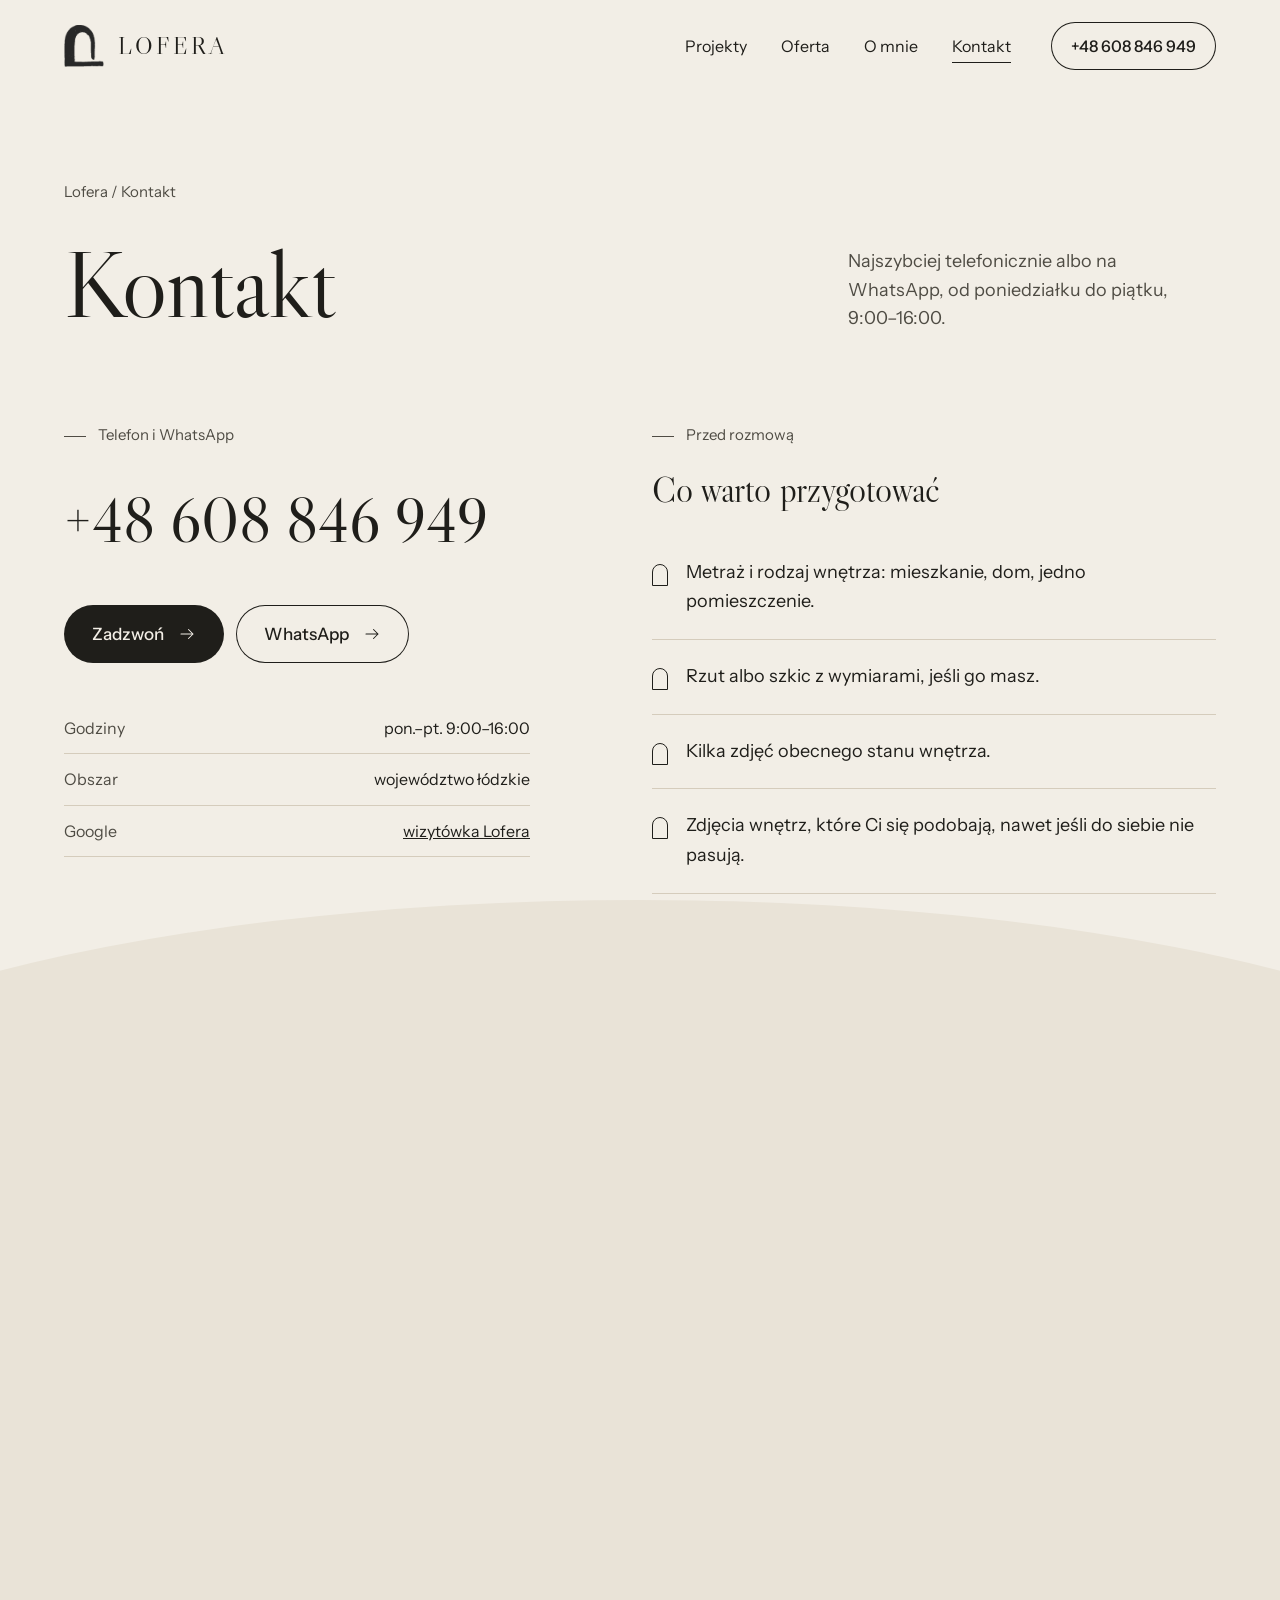
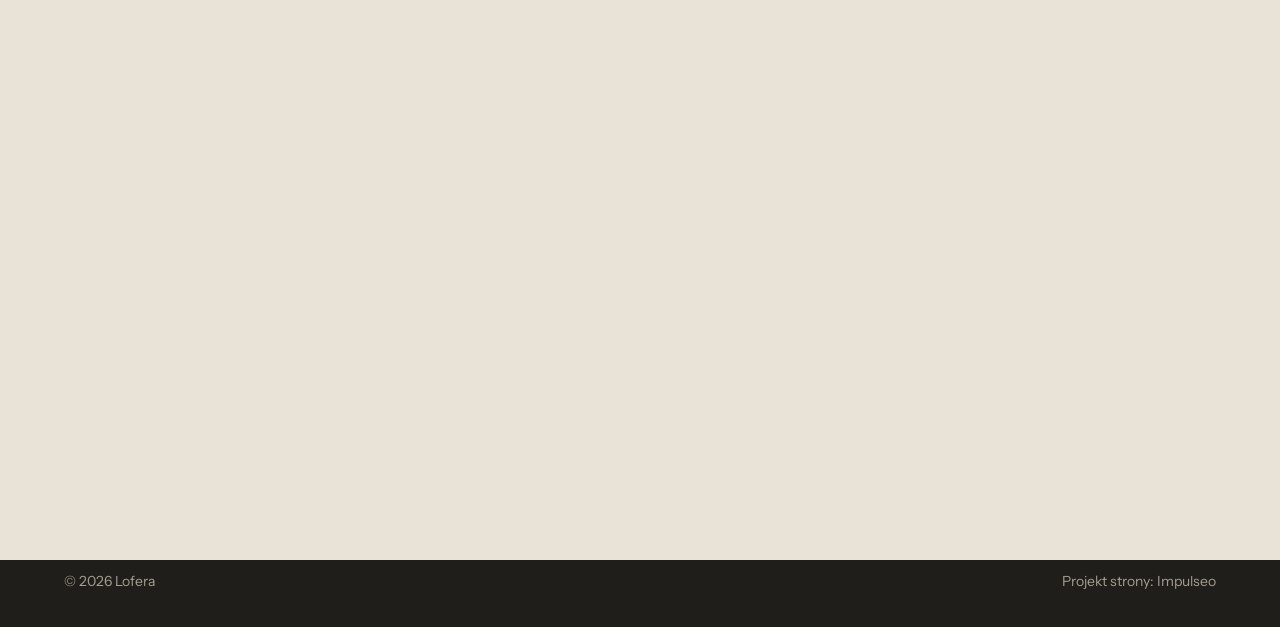
==== commit 2ab99fea: "Demo v2 Lofera: łuk z logo jako drzwi do wnętrza (wizualizacja otwiera się na cały ekran), przegląda" ====
--- a/kontakt.html
+++ b/kontakt.html
@@ -3,112 +3,55 @@
 <head>
 <meta charset="UTF-8">
 <meta name="viewport" content="width=device-width, initial-scale=1.0">
-<title>Kontakt - Lofera</title>
-<meta name="description" content="Kontakt Lofera - projektowanie wnętrz, województwo łódzkie">
+<title>Kontakt – Lofera, projektowanie wnętrz | tel. 608 846 949</title>
+<meta name="description" content="Kontakt z pracownią Lofera: telefon +48 608 846 949, WhatsApp, pon.–pt. 9:00–16:00. Projekty wnętrz w województwie łódzkim.">
 <link rel="canonical" href="https://impulseo-pl.github.io/lofera/kontakt.html">
 <meta name="robots" content="noindex, nofollow">
-<meta property="og:type" content="website">
-<meta property="og:locale" content="pl_PL">
-<meta property="og:site_name" content="Lofera">
-<meta property="og:title" content="Kontakt - Lofera">
-<meta property="og:description" content="Kontakt Lofera - projektowanie wnętrz, województwo łódzkie">
-<meta property="og:url" content="https://impulseo-pl.github.io/lofera/kontakt.html">
-<meta property="og:image" content="https://impulseo-pl.github.io/lofera/img/og.jpg">
-<meta property="og:image:width" content="1200">
-<meta property="og:image:height" content="630">
-<meta name="twitter:card" content="summary_large_image">
-<link rel="preconnect" href="https://fonts.googleapis.com">
-<link rel="preconnect" href="https://fonts.gstatic.com" crossorigin>
-<link href="https://fonts.googleapis.com/css2?family=Lora:wght@500;600;700&family=Manrope:wght@400;500;600&display=swap" rel="stylesheet">
-<link rel="stylesheet" href="assets/styles.css?v=d0e58dc3">
+<meta name="theme-color" content="#f2eee6">
+<meta property="og:type" content="website"><meta property="og:locale" content="pl_PL"><meta property="og:site_name" content="Lofera">
+<meta property="og:title" content="Kontakt – Lofera, projektowanie wnętrz | tel. 608 846 949"><meta property="og:description" content="Kontakt z pracownią Lofera: telefon +48 608 846 949, WhatsApp, pon.–pt. 9:00–16:00. Projekty wnętrz w województwie łódzkim."><meta property="og:url" content="https://impulseo-pl.github.io/lofera/kontakt.html">
+<meta property="og:image" content="https://impulseo-pl.github.io/lofera/img/og.jpg"><meta name="twitter:card" content="summary_large_image">
+<link rel="icon" type="image/png" href="img/favicon.png">
+<script type="application/ld+json">{"@context": "https://schema.org", "@graph": [{"@type": "LocalBusiness", "@id": "https://impulseo-pl.github.io/lofera/#pracownia", "name": "Lofera", "description": "Pracownia architektury wnętrz: projekty domów i mieszkań z wizualizacjami 3D, województwo łódzkie.", "url": "https://impulseo-pl.github.io/lofera/", "telephone": "+48608846949", "image": ["https://impulseo-pl.github.io/lofera/img/about.jpg", "https://impulseo-pl.github.io/lofera/img/g6.jpg", "https://impulseo-pl.github.io/lofera/img/g4.jpg"], "logo": "https://impulseo-pl.github.io/lofera/img/logo.png", "areaServed": {"@type": "AdministrativeArea", "name": "województwo łódzkie"}, "openingHoursSpecification": [{"@type": "OpeningHoursSpecification", "dayOfWeek": ["Monday", "Tuesday", "Wednesday", "Thursday", "Friday"], "opens": "09:00", "closes": "16:00"}], "employee": {"@type": "Person", "name": "Amanda", "jobTitle": "projektantka wnętrz"}, "knowsAbout": ["projektowanie wnętrz", "architektura wnętrz", "wizualizacje 3D", "projekt wnętrza domu", "projekt mieszkania", "wnętrza z antresolą"], "hasOfferCatalog": {"@type": "OfferCatalog", "name": "Projektowanie wnętrz", "itemListElement": [{"@type": "Offer", "itemOffered": {"@type": "Service", "name": "Projekt wnętrza domu"}}, {"@type": "Offer", "itemOffered": {"@type": "Service", "name": "Projekt mieszkania"}}, {"@type": "Offer", "itemOffered": {"@type": "Service", "name": "Wnętrza z antresolą"}}, {"@type": "Offer", "itemOffered": {"@type": "Service", "name": "Kuchnie i jadalnie"}}, {"@type": "Offer", "itemOffered": {"@type": "Service", "name": "Salony z kominkiem"}}, {"@type": "Offer", "itemOffered": {"@type": "Service", "name": "Wizualizacje 3D"}}]}, "sameAs": ["https://maps.google.com/?cid=9933904185091874019"]}, {"@type": "WebSite", "@id": "https://impulseo-pl.github.io/lofera/#strona", "url": "https://impulseo-pl.github.io/lofera/", "name": "Lofera – projektowanie wnętrz", "inLanguage": "pl-PL", "publisher": {"@id": "https://impulseo-pl.github.io/lofera/#pracownia"}}, {"@type": "WebPage", "url": "https://impulseo-pl.github.io/lofera/kontakt.html", "name": "Kontakt – Lofera, projektowanie wnętrz | tel. 608 846 949", "description": "Kontakt z pracownią Lofera: telefon +48 608 846 949, WhatsApp, pon.–pt. 9:00–16:00. Projekty wnętrz w województwie łódzkim.", "inLanguage": "pl-PL", "isPartOf": {"@id": "https://impulseo-pl.github.io/lofera/#strona"}, "dateModified": "2026-11-13"}, {"@type": "BreadcrumbList", "itemListElement": [{"@type": "ListItem", "position": 1, "name": "Lofera", "item": "https://impulseo-pl.github.io/lofera/"}, {"@type": "ListItem", "position": 2, "name": "Kontakt", "item": "https://impulseo-pl.github.io/lofera/kontakt.html"}]}]}</script>
+<script>(function(){var d=document.documentElement;d.classList.add('js');try{if(!matchMedia('(prefers-reduced-motion: reduce)').matches)d.classList.add('anim')}catch(e){}setTimeout(function(){if(!d.classList.contains('anim-ok'))d.classList.remove('anim')},3500)})();</script>
+<link rel="preload" as="image" href="img/g6.jpg" fetchpriority="high">
+<link rel="preconnect" href="https://fonts.googleapis.com"><link rel="preconnect" href="https://fonts.gstatic.com" crossorigin>
+<link href="https://fonts.googleapis.com/css2?family=Libre+Caslon+Display&amp;family=Instrument+Sans:wght@400;500;600&amp;display=swap" rel="stylesheet">
+<link rel="stylesheet" href="assets/styles.css?v=20261113a">
+<script src="assets/lenis.min.js" defer></script>
+<script src="assets/main.js?v=20261113a" defer></script>
 </head>
 <body>
-
-<header class="nav">
-  <div class="wrap nav-inner">
-    <a class="brand brand-has-logo" href="index.html"><img class="brand-logo" src="img/logo.png" alt="Lofera" width="762" height="664" decoding="async"></a>
-    <nav class="nav-links">
-      <a href="index.html">Strona główna</a>
-      <a href="realizacje.html">Projekty</a>
-      <a href="oferta.html">Oferta</a>
-      <a href="o-nas.html">O nas</a>
-      <a href="kontakt.html" class="active" aria-current="page">Kontakt</a>
-      <a href="kontakt.html" class="btn btn-accent">Zapytaj o wycenę</a>
-    </nav>
-    <button class="nav-toggle" aria-label="Menu"><span></span><span></span><span></span></button>
-  </div>
-</header>
-
-<main>
-<section class="pagehead">
-  <img src="img/g5.jpg" alt="Lofera - Zapytaj o wycenę" width="1920" height="1080" decoding="async">
-  <div class="wrap">
-    <span class="eyebrow">Kontakt</span>
-    <h1>Zapytaj o wycenę</h1>
-    <p>Odpowiemy na pytania i umówimy rozmowę o projekcie.</p>
-  </div>
-</section>
-<section>
-  <div class="wrap contact-grid">
-    <div class="reveal">
-      <span class="eyebrow">Dane kontaktowe</span>
-      <h2 style="margin:var(--space-4) 0 var(--space-6)">Lofera</h2>
-      <div class="info-list">
-        <div class="info-row"><div class="ic"><svg class="ico-tel" width="16" height="16" viewBox="0 0 24 24" fill="none" aria-hidden="true"><path d="M6.6 10.8a15.5 15.5 0 0 0 6.6 6.6l2.2-2.2a1 1 0 0 1 1-.24 11.4 11.4 0 0 0 3.6.58 1 1 0 0 1 1 1V20a1 1 0 0 1-1 1A17 17 0 0 1 3 4a1 1 0 0 1 1-1h3.5a1 1 0 0 1 1 1c0 1.25.2 2.46.58 3.6a1 1 0 0 1-.25 1l-2.23 2.2Z" fill="currentColor"/></svg></div><div><div class="lbl">Telefon</div><a class="val" href="tel:+48608846949">+48 608 846 949</a></div></div>
-        <div class="info-row"><div class="ic"><svg class="ico-pin" width="16" height="16" viewBox="0 0 24 24" fill="none" aria-hidden="true"><path d="M12 21s7-6.1 7-11.5A7 7 0 0 0 5 9.5C5 14.9 12 21 12 21Z" stroke="currentColor" stroke-width="1.6" fill="none"/><circle cx="12" cy="9.5" r="2.4" fill="currentColor"/></svg></div><div><div class="lbl">Obszar działania</div><div class="val">Województwo łódzkie</div></div></div>
-        <div class="info-row"><div class="ic"><svg class="ico-clock" width="16" height="16" viewBox="0 0 24 24" fill="none" aria-hidden="true"><circle cx="12" cy="12" r="8.2" stroke="currentColor" stroke-width="1.6"/><path d="M12 7.5V12l3.2 1.9" stroke="currentColor" stroke-width="1.6" stroke-linecap="round"/></svg></div><div><div class="lbl">Godziny</div><div class="val" style="font-weight:500">Pon.-pt. 9:00-16:00</div></div></div>
-      </div>
-    </div>
-    <div class="reveal">
-      <div class="form">
-        <h3 style="margin-bottom:var(--space-4)">Najszybciej telefonicznie</h3>
-        <p class="muted" style="margin-bottom:var(--space-5)">Napisz, jakie pomieszczenie chcesz zaprojektować i ile ma metrów. Odezwiemy się z propozycją terminu rozmowy.</p>
-        <a href="tel:+48608846949" class="btn btn-accent" style="justify-content:center">Zadzwoń: +48 608 846 949 <span class="arr">→</span></a>
-      </div>
-    </div>
-  </div>
-</section>
-<section style="padding-top:0">
-  <div class="wrap reveal">
-    <iframe class="map" title="Lofera - obszar działania: województwo łódzkie" src="https://maps.google.com/maps?q=wojew%C3%B3dztwo%20%C5%82%C3%B3dzkie&z=8&output=embed" loading="lazy" referrerpolicy="no-referrer-when-downgrade"></iframe>
-  </div>
-</section>
+<div class="curtain" id="cur"><img src="img/mark.png" alt=""></div>
+<script>try{if(sessionStorage.getItem('lfnav')){sessionStorage.removeItem('lfnav');document.getElementById('cur').className='curtain cover'}}catch(e){}</script>
+<a class="skip" href="#tresc">Przejdź do treści</a>
+<header class="top"><div class="wrap">
+<a class="brand" href="index.html" aria-label="Lofera – strona główna"><img src="img/mark.png" alt="" width="397" height="420"><span>LOFERA</span></a>
+<nav class="nav" aria-label="Menu"><a href="projekty.html">Projekty</a><a href="oferta.html">Oferta</a><a href="o-mnie.html">O mnie</a><a href="kontakt.html" aria-current=page>Kontakt</a></nav>
+<a class="tel" href="tel:+48608846949">+48 608 846 949</a>
+<button class="burger" data-menu>Menu</button>
+</div></header>
+<div class="menu"><button class="menu-x" data-menu>Zamknij</button><a href="index.html">Start</a><a href="projekty.html">Projekty</a><a href="oferta.html">Oferta</a><a href="o-mnie.html">O mnie</a><a href="kontakt.html">Kontakt</a><a class="btn" href="tel:+48608846949">Zadzwoń: +48 608 846 949</a></div>
+<main id="tresc">
+<section class="phead"><div class="wrap"><nav class="crumbs" aria-label="Okruszki"><a href="index.html">Lofera</a> / Kontakt</nav>
+<div class="phead-grid"><h1 class="d1 rv">Kontakt</h1><p class="lead rv rv-1">Najszybciej telefonicznie albo na WhatsApp, od poniedziałku do piątku, 9:00–16:00.</p></div></div></section>
+<section class="scope" style="padding-top:0"><div class="wrap scope-grid">
+<div class="scope-l rv"><span class="kicker">Telefon i WhatsApp</span><a class="d2" style="display:block;font-family:var(--serif);text-decoration:none" href="tel:+48608846949">+48 608 846 949</a>
+<div class="acts" style="display:flex;gap:12px;flex-wrap:wrap;margin-top:34px"><a class="btn" href="tel:+48608846949">Zadzwoń <svg viewBox="0 0 24 24" fill="none" stroke="currentColor" stroke-width="1.4" stroke-linecap="round" stroke-linejoin="round"><path d="M4 12h16M14 6l6 6-6 6"/></svg></a><a class="btn btn-ghost" href="https://wa.me/48608846949" target="_blank" rel="noopener">WhatsApp <svg viewBox="0 0 24 24" fill="none" stroke="currentColor" stroke-width="1.4" stroke-linecap="round" stroke-linejoin="round"><path d="M4 12h16M14 6l6 6-6 6"/></svg></a></div>
+<ul class="facts" style="margin-top:40px"><li><span>Godziny</span>pon.–pt. 9:00–16:00</li><li><span>Obszar</span>województwo łódzkie</li><li><span>Google</span><a href="https://maps.google.com/?cid=9933904185091874019" target="_blank" rel="noopener">wizytówka Lofera</a></li></ul></div>
+<div class="scope-list" style="border:0"><span class="kicker rv">Przed rozmową</span><h2 class="d3 rv" style="margin-bottom:26px">Co warto przygotować</h2>
+<ul class="prep rv rv-1"><li>Metraż i rodzaj wnętrza: mieszkanie, dom, jedno pomieszczenie.</li><li>Rzut albo szkic z wymiarami, jeśli go masz.</li><li>Kilka zdjęć obecnego stanu wnętrza.</li><li>Zdjęcia wnętrz, które Ci się podobają, nawet jeśli do siebie nie pasują.</li><li>Termin, w którym chcesz zacząć remont.</li></ul></div>
+</div></section>
+<div class="wrap" style="padding-bottom:clamp(90px,10vw,150px)"><div class="wide reveal"><img src="img/g6.jpg" alt="Salon z kominkiem w tynku w kolorze szałwii – projekt wnętrza Lofera" width="1920" height="1080" loading=lazy decoding="async"></div></div>
 </main>
-
-<footer>
-  <div class="wrap">
-    <div class="foot-grid">
-      <div class="foot-brand">
-        <div class="name">Lofera</div>
-        <p>Projektujemy wnętrza domów i mieszkań.</p>
-      </div>
-      <div class="foot-col">
-        <h4>Nawigacja</h4>
-        <a href="index.html">Strona główna</a>
-        <a href="realizacje.html">Projekty</a>
-        <a href="oferta.html">Oferta</a>
-        <a href="o-nas.html">O nas</a>
-        <a href="kontakt.html">Kontakt</a>
-      </div>
-      <div class="foot-col">
-        <h4>Kontakt</h4>
-        <a href="tel:+48608846949">+48 608 846 949</a>
-        <p>Województwo łódzkie</p>
-        <a href="https://maps.google.com/?cid=9933904185091874019" target="_blank" rel="noopener">Wizytówka w Google →</a>
-      <div class="foot-soc">
-        <a class="soc" href="https://maps.google.com/?cid=9933904185091874019" target="_blank" rel="noopener" aria-label="Google - Lofera"><svg viewBox="0 0 24 24" aria-hidden="true" focusable="false"><path d="M12.48 10.92v3.28h7.84c-.24 1.84-.853 3.187-1.787 4.133-1.147 1.147-2.933 2.4-6.053 2.4-4.827 0-8.6-3.893-8.6-8.72s3.773-8.72 8.6-8.72c2.6 0 4.507 1.027 5.907 2.347l2.307-2.307C18.747 1.44 16.133 0 12.48 0 5.867 0 .307 5.387.307 12s5.56 12 12.173 12c3.573 0 6.267-1.173 8.373-3.36 2.16-2.16 2.84-5.213 2.84-7.667 0-.76-.053-1.467-.173-2.053H12.48z" fill="currentColor"/></svg></a>
-      </div>
-      </div>
-    </div>
-    <div class="foot-bot">
-      <span>© 2026 Lofera</span>
-      <span>Projekt strony: <a class="foot-credit" href="https://impulseo.pl" target="_blank" rel="noopener">Impulseo</a></span>
-    </div>
-  </div>
-</footer>
-<div class="sticky-reserve"><a class="sr-book" href="kontakt.html">Zapytaj o wycenę</a><a class="sr-call" href="tel:+48608846949" aria-label="Zadzwoń"><svg class="ico-tel" width="16" height="16" viewBox="0 0 24 24" fill="none" aria-hidden="true"><path d="M6.6 10.8a15.5 15.5 0 0 0 6.6 6.6l2.2-2.2a1 1 0 0 1 1-.24 11.4 11.4 0 0 0 3.6.58 1 1 0 0 1 1 1V20a1 1 0 0 1-1 1A17 17 0 0 1 3 4a1 1 0 0 1 1-1h3.5a1 1 0 0 1 1 1c0 1.25.2 2.46.58 3.6a1 1 0 0 1-.25 1l-2.23 2.2Z" fill="currentColor"/></svg></a></div>
-<div class="demo-wazne" data-do="2026-11-19" data-cykl="3" hidden><svg class="dw-ico" width="13" height="13" viewBox="0 0 24 24" fill="none" aria-hidden="true"><circle cx="12" cy="12" r="8.6" stroke="currentColor" stroke-width="1.8"/><path d="M12 7.2V12l3.3 2" stroke="currentColor" stroke-width="1.8" stroke-linecap="round"/></svg><span class="dw-txt"></span></div>
-
-<script src="assets/main.js"></script>
+<footer class="foot"><div class="wrap">
+<div class="foot-grid">
+<p class="big">Masz rzut i kilka zdjęć z internetu? To wystarczy, żeby zacząć. <a href="tel:+48608846949">+48 608 846 949</a></p>
+<nav aria-label="Strony"><a href="index.html">Start</a><a href="projekty.html">Projekty</a><a href="oferta.html">Oferta</a><a href="o-mnie.html">O mnie</a><a href="kontakt.html">Kontakt</a></nav>
+<div class="info"><a class="brand" href="index.html" style="margin-bottom:14px"><img src="img/mark.png" alt="" width="397" height="420" style="height:34px"><span style="font-size:20px">LOFERA</span></a><span>Pracownia architektury wnętrz</span><span>Województwo łódzkie</span><span>Pon.–pt. 9:00–16:00</span><a href="https://wa.me/48608846949" target="_blank" rel="noopener">WhatsApp</a><a href="https://maps.google.com/?cid=9933904185091874019" target="_blank" rel="noopener">Wizytówka Google</a></div>
+</div>
+<div class="foot-bot"><span>© 2026 Lofera</span><span>Projekt strony: <a href="https://impulseo.pl" target="_blank" rel="noopener">Impulseo</a></span></div>
+</div></footer>
+<div class="lb" role="dialog" aria-label="Powiększenie"><button>Zamknij</button><img alt=""></div>
 </body>
 </html>
--- a/assets/styles.css
+++ b/assets/styles.css
@@ -1,1676 +1,285 @@
-/* ============================================================
-   STOLBASZ — premium, architektoniczny B2B fit-out
-   Jasna paleta, zero brązu. System wg premium-web-craft.
-   Projekt strony: Impulseo (impulseo.pl)
-   ============================================================ */
-
+/* Lofera – pracownia Amandy. Motyw: łuk z logo = drzwi do wnętrza. */
 :root{
-  /* PALETA — jasna, architektoniczna, chłodna */
-  --paper:#F3F1EC;          /* główne tło */
-  --paper-2:#E6E3DB;        /* sekcje alternatywne (chłodny jasny szary) */
-  --paper-3:#E6E3DB;        /* delikatne wypełnienia */
-  --ink:#23211E;            /* tekst główny — chłodny grafit */
-  --ink-soft:#43403A;       /* nagłówki drugorzędne */
-  --muted:#87837A;          /* tekst poboczny */
-  --line:rgba(35,33,30,.12);/* hairline */
-  --accent:#8A6B3C;         /* stonowany petrol-slate — jedyny akcent */
-  --accent-d:#6E5430;
-  --accent-soft:rgba(138,107,60,.10);
-  --dark:#23211E;           /* sekcje ciemne (stopka/CTA) */
-
-  /* HOVER ZDJĘĆ — JEDEN standard dla całego silnika (decyzja K. 04.08.2026, artefakt z wariantami).
-     AKTUALNE (K.+Szymon 09.08.2026, wybór z artefaktu 6 wariantów): zoom 1.05 przy 1.4s -
-     przy tak długim czasie mocniejszy kadr NIE skacze, tylko „oddycha". Poprzedni standard
-     (1.02 / .55s z 04.08) odbierany jako dynamiczny i szybki.
-     Spoczynek lekko przygaszony, ale TYLKO tam, gdzie jest mysz (@media hover:hover) —
-     na telefonie zdjęcia zostają w pełnej jasności. */
-  --img-zoom:1.05;                   /* K.+Szymon 09.08: wariant F z artefaktu porównawczego */
-  --img-rest:brightness(.95) saturate(.99);
-  --img-hot:brightness(1.06) saturate(1.05);
-  --img-dur:1.4s;                    /* K.+Szymon 09.08 (wariant F): powoli = elegancko */
-  --img-ease:cubic-bezier(.16,.84,.44,1);  /* miękki ogon, efekt „oddychania" */
-
-  /* ODSTĘPY — skala 4/8 */
-  --space-1:4px; --space-2:8px; --space-3:12px; --space-4:16px; --space-5:24px;
-  --space-6:32px; --space-7:48px; --space-8:64px; --space-9:96px; --space-10:128px;
-
-  /* TYPOGRAFIA — fluid clamp() (skala podbita 16.07.2026: większe, czytelniejsze litery — uwaga Adama) */
-  --text-sm:clamp(.9rem,.87rem + .12vw,1rem);
-  --text-base:clamp(1.08rem,1.04rem + .18vw,1.2rem);
-  --text-lg:clamp(1.24rem,1.15rem + .34vw,1.44rem);
-  --text-h3:clamp(1.34rem,1.22rem + .55vw,1.66rem);
-  --text-h2:clamp(2.1rem,1.66rem + 2.1vw,3.1rem);
-  --text-h1:clamp(2.9rem,2.1rem + 4vw,5.1rem);
-
-  /* PROMIENIE — architektoniczne, raczej ostre */
-  --r-sm:3px; --r-md:6px; --r-lg:10px;
-
-  /* RUCH */
-  --ease:cubic-bezier(.25,.46,.45,.94); --dur:.24s;
-
-  /* CIENIE — miękkie, warstwowe */
-  --sh-sm:0 1px 2px rgba(16,24,32,.04), 0 2px 8px rgba(16,24,32,.05);
-  --sh-md:0 2px 6px rgba(16,24,32,.05), 0 12px 28px -8px rgba(16,24,32,.12);
-  --sh-lg:0 6px 14px rgba(16,24,32,.07), 0 26px 56px -18px rgba(16,24,32,.22);
-
-  --hairline:1px solid var(--line);
-
-  --font-display:'Lora',serif;
-  --font-body:'Manrope',sans-serif;
-}
-
-*{box-sizing:border-box;margin:0;padding:0}
-html{scroll-behavior:smooth}
-body{
-  font-family:var(--font-body);
-  font-size:var(--text-base);
-  line-height:1.65;
-  color:var(--ink);
-  background:var(--paper);
-  -webkit-font-smoothing:antialiased;
-  text-rendering:optimizeLegibility;
-}
-img{max-width:100%;height:auto;display:block}  /* height:auto = width/height z atrybutów trzyma proporcje (TOP#12) */
-a{color:inherit;text-decoration:none}
-
-.wrap{width:min(92%,1180px);margin-inline:auto}
-section{padding-block:clamp(52px,6.5vw,96px)}
-
-h1,h2,h3{font-family:var(--font-display);font-weight:700;line-height:1.08;letter-spacing:-.02em;color:var(--ink)}
-h1{font-size:var(--text-h1);letter-spacing:-.035em}
-h2{font-size:var(--text-h2);letter-spacing:-.025em}
-h3{font-size:var(--text-h3)}
-/* MIARA — długość wiersza. WCAG 2.2 SC 1.4.8: max 80 znaków; Butterick: 45–90.
-   68ch daje realnie 72–78 znaków polskiego tekstu, czyli z zapasem pod granicą.
-   Wcześniej limit miał TYLKO <p> — <li>, <blockquote> i <dd> nie miały żadnego,
-   i to jedyny powód, dla którego 23 bloki na dwóch oddanych stronach jadą po
-   83–106 znaków w wierszu (pomiar 07.08.2026, bramka `miara`).
-   ⚠️ Listy i definicje ograniczamy TYLKO bez klasy: `ul`/`ol` z klasą to u nas
-   układ (siatki kafli, menu), a nie tekst ciągły — tam miarę wyznacza układ. */
-/* 60ch, nie 68ch (K. 10.08): po zmianie fontów na węższe kroje (DM Sans i spółka)
-   w 68ch mieściło się ~90 znaków - bramka pikselowa słusznie zgłaszała przekroczenie
-   granicy 80. Pomiar na żywej przeglądarce: 60ch = 90 znaków, 53ch = ~78 znaków, czyli normę WCAG 1.4.8. */
-:root{ --miara:53ch }
-p{max-width:min(100%,var(--miara))}
-blockquote,
-ul:not([class])>li, ol:not([class])>li,
-dl:not([class])>dd{max-width:min(100%,var(--miara))}
-
-/* ⚠️ Świadomie BEZ wyjątku `.tile p,.card p,.svc p{max-width:none}`, choć nasuwa się sam:
-   te akapity BYŁY już ograniczone (stare `p{max-width:65ch}`), więc „wyjątek" nie odblokowałby
-   niczego nowego — tylko ROZLUŹNIŁ stan sprzed zmiany na wszystkich demach naraz.
-   `figcaption` żadna z reguł wyżej nie dotyczy, więc też nie potrzebuje zwolnienia. */
-
-/* ŁAMANIE. `balance` wyrównuje długości wierszy w nagłówku, `pretty` pilnuje ostatniego
-   wiersza akapitu, żeby nie został w nim jeden wyraz. Obsługiwane od Chrome 117 /
-   Safari 17.5; starsze przeglądarki po prostu ignorują tę własność.
-   `text-wrap:pretty` nie występowało dotąd ANI RAZ w silniku ani w repo klientów. */
-h1,h2,h3,.lead,.lede{text-wrap:balance}
-p,li,blockquote,dd{text-wrap:pretty}
-
-.eyebrow{
-  font-family:var(--font-body);
-  font-size:var(--text-sm);
-  font-weight:600;
-  letter-spacing:.18em;
-  text-transform:uppercase;
-  color:var(--accent);
-  display:inline-flex;align-items:center;gap:var(--space-3);
-}
-/* flex:none + margin-top = kreska trzyma się PIERWSZEJ linii. Wcześniej align-items:center
-   centrowało ją względem całego bloku i przy zawinięciu (długi kicker typu
-   „…WNĘTRZ · LESZNO · OD 2019") druga linia lądowała z brzydkim wcięciem. */
-.eyebrow{align-items:flex-start}
-.eyebrow>*,.eyebrow{text-wrap:balance}   /* dlugi kicker lamal sie na sierote typu samo „2019" w drugiej linii */
-.eyebrow::before{content:"";width:28px;height:1px;background:var(--accent);display:inline-block;flex:none;margin-top:.62em}
-
-.muted{color:var(--muted)}
-.lead{font-size:var(--text-lg);line-height:1.55;color:var(--ink-soft);max-width:50ch}
-
-/* ---------- BUTTONS ---------- */
-.btn{
-  display:inline-flex;align-items:center;gap:var(--space-2);
-  font-weight:600;font-size:var(--text-sm);letter-spacing:.02em;
-  padding:var(--space-4) var(--space-6);
-  border-radius:var(--r-sm);
-  transition:transform var(--dur) var(--ease),box-shadow var(--dur) var(--ease),background var(--dur) var(--ease);
-  cursor:pointer;border:1px solid transparent;
-}
-.btn-accent{background:var(--accent);color:#fff;box-shadow:var(--sh-sm)}
-.btn-accent:hover{background:var(--accent-d);transform:translateY(-2px);box-shadow:var(--sh-md)}
-.btn-accent:active{transform:translateY(0);box-shadow:var(--sh-sm)}
-.btn-ghost{background:transparent;color:var(--ink);border-color:var(--line)}
-.btn-ghost:hover{border-color:var(--accent);color:var(--accent);transform:translateY(-2px)}
-.btn-light{background:#fff;color:var(--ink);box-shadow:var(--sh-sm)}
-.btn-light:hover{transform:translateY(-2px);box-shadow:var(--sh-md)}
-.btn .arr{transition:transform var(--dur) var(--ease)}
-.btn:hover .arr{transform:translateX(4px)}
-
-/* ---------- NAV ---------- */
-.nav{
-  position:sticky;top:0;z-index:50;
-  background:color-mix(in srgb,var(--paper) 88%,transparent);
-  backdrop-filter:saturate(140%) blur(10px);
-  border-bottom:var(--hairline);
-}
-.nav-inner{display:flex;align-items:center;justify-content:space-between;gap:var(--space-5);height:72px}
-/* ANTY-NACHODZENIE (K. 05.08.2026): długa nazwa firmy + przycisk z pełnym numerem nie mieściły się w pasku
-   i flex ściskał linki PONIŻEJ ich treści - "Kontakt" wchodził na ramkę "Zadzwoń +48 ...". Teraz ustępuje
-   nazwa marki (skrót wielokropkiem), a menu i przycisk nigdy się nie kurczą ani nie zachodzą na siebie. */
-.brand{display:flex;flex-direction:column;line-height:1;min-width:0;flex:0 1 auto}
-.brand .name{font-family:var(--font-display);font-weight:800;font-size:1.35rem;letter-spacing:.04em;white-space:nowrap;overflow:hidden;text-overflow:ellipsis}
-.brand .sub{font-size:.62rem;letter-spacing:.34em;text-transform:uppercase;color:var(--muted);margin-top:5px;white-space:nowrap;overflow:hidden;text-overflow:ellipsis}
-.nav-links{display:flex;align-items:center;gap:var(--space-6);flex:0 0 auto}
-.nav-links a{font-size:var(--text-sm);font-weight:500;color:var(--ink-soft);position:relative;padding-block:4px;white-space:nowrap;transition:color var(--dur) var(--ease)}
-.nav-links a::after{content:"";position:absolute;left:0;bottom:0;width:0;height:1.5px;background:var(--accent);transition:width var(--dur) var(--ease)}
-.nav-links a:hover,.nav-links a.active{color:var(--ink)}
-.nav-links a:hover::after,.nav-links a.active::after{width:100%}
-.nav-links .btn{padding:var(--space-2) var(--space-5)}
-/* przyciski w nav: właściwy kolor (przebij .nav-links a) + bez podkreślenia */
-.nav-links a.btn-accent{color:#fff}
-.nav-links a.btn-ghost,.nav-links a.btn-light{color:var(--ink)}
-/* CTA w pasku: NIE podkreślenie spod linków menu, ale ten sam przelatujący błysk,
-   co na wszystkich innych przyciskach (zgłoszenie K. 13.08.2026 - „na hero jest efekt
-   światła przechodzącego przez przycisk, na navbarze go nie ma, a mają być identyczne").
-   Reguła `.nav-links a::after` jest silniejsza od `.btn::after`, więc trzeba jej
-   geometrię wyzerować i wpisać połysk z nazwy - samo `display:none` gasiło efekt. */
-.nav-links a.btn::after{
-  display:block;content:"";position:absolute;inset:0;z-index:-1;pointer-events:none;
-  width:auto;height:auto;border-radius:inherit;   /* kasuje geometrię podkreślenia (width:0;height:1.5px) */
-  background:linear-gradient(100deg,transparent 32%,rgba(255,255,255,.20) 50%,transparent 68%);
-  translate:-120% 0}
-@media (prefers-reduced-motion:no-preference){
-  .nav-links a.btn:hover::after{translate:120% 0;transition:translate .75s var(--mt-ease,cubic-bezier(.16,.84,.44,1))}
-}
-.nav-toggle{display:none;background:none;border:none;cursor:pointer;flex-direction:column;gap:5px;padding:8px}
-.nav-toggle span{width:24px;height:2px;background:var(--ink);transition:var(--dur)}
-/* Ciasny zakres MIĘDZY menu mobilnym a pełnym pulpitem: zbijamy odstępy i nazwę marki,
-   żeby wszystko zmieściło się naturalnie, zanim w ogóle dojdzie do skracania wielokropkiem. */
-@media(max-width:1280px) and (min-width:921px){
-  .nav-links{gap:var(--space-4)}
-  .nav-links .btn{padding:var(--space-2) var(--space-4)}
-  .brand .name{font-size:1.15rem}
-}
-
-/* ---------- HERO (split) ---------- */
-.hero{position:relative;overflow:hidden;border-bottom:var(--hairline)}
-.hero-grid{display:grid;grid-template-columns:1.05fr .95fr;gap:clamp(24px,4vw,60px);align-items:center;
-  padding-block:clamp(36px,4.5vw,64px)}
-.hero-copy .eyebrow{margin-bottom:var(--space-5)}
-.hero-copy h1{margin-bottom:var(--space-5)}
-.hero-copy .lead{margin-bottom:var(--space-7)}
-.hero-actions{display:flex;flex-wrap:wrap;gap:var(--space-4)}
-.hero-art{position:relative;aspect-ratio:4/3;border-radius:var(--r-lg);overflow:hidden;box-shadow:var(--sh-lg)}
-.hero-art img{width:100%;height:100%;object-fit:cover}
-.hero-art::after{content:"";position:absolute;inset:0;background:linear-gradient(180deg,transparent 55%,rgba(18,24,28,.28))}
-.hero-badge{position:absolute;left:var(--space-5);bottom:var(--space-5);z-index:2;
-  background:rgba(252,252,251,.94);backdrop-filter:blur(4px);
-  border-radius:var(--r-md);padding:var(--space-4) var(--space-5);box-shadow:var(--sh-md);max-width:78%}
-.hero-badge strong{display:block;font-family:var(--font-display);font-size:1rem;letter-spacing:-.01em}
-.hero-badge span{font-size:var(--text-sm);color:var(--muted)}
-
-/* ---------- HERO duży / kinowy (strona główna) ---------- */
-.hero-cine{position:relative;min-height:clamp(560px,82vh,840px);min-height:clamp(560px,82svh,840px);display:flex;align-items:center;overflow:hidden;border-bottom:var(--hairline)}
-.hero-cine>img{position:absolute;inset:0;width:100%;height:100%;object-fit:cover;z-index:0}
-.hero-cine::after{content:"";position:absolute;inset:0;z-index:1;
-  background:linear-gradient(95deg,rgba(13,18,23,.86) 0%,rgba(13,18,23,.64) 32%,rgba(13,18,23,.24) 62%,rgba(13,18,23,.04) 100%)}
-.hero-cine .wrap{position:relative;z-index:2;padding-block:var(--space-8)}
-.hero-cine .hero-copy{max-width:660px}
-.hero-cine .eyebrow{color:#fff;margin-bottom:var(--space-5)}
-.hero-cine .eyebrow::before{background:#fff}
-.hero-cine h1{color:#fff;margin-bottom:var(--space-5);font-size:clamp(2.9rem,2rem + 4.4vw,5.2rem);text-wrap:balance}
-.hero-cine .lead{color:rgba(255,255,255,.92);max-width:48ch;margin-bottom:var(--space-7)}
-.hero-cine .hero-actions{display:flex;flex-wrap:wrap;gap:var(--space-4)}
-/* NISKIE OKNO (laptop z dokiem i paskami przeglądarki ma ~700-780 px wysokości widoku):
-   H1 do 5.2rem + długi lead nie mieściły się i przyciski wypadały POD krawędź ekranu -
-   klient widział stronę bez ani jednego CTA. Skalujemy w dół, zamiast przycinać treść. */
-@media(min-width:821px) and (max-height:820px){
-  .hero-cine{min-height:clamp(520px,94svh,780px)}
-  .hero-cine .wrap{padding-block:var(--space-6)}
-  .hero-cine h1{font-size:clamp(2.2rem,1.5rem + 2.6vw,3.6rem);margin-bottom:var(--space-4)}
-  .hero-cine .eyebrow{margin-bottom:var(--space-4)}
-  .hero-cine .lead{margin-bottom:var(--space-5);max-width:44ch}
-}
-@media(max-width:680px){
-  .hero-cine{min-height:clamp(520px,76vh,640px);min-height:clamp(520px,76svh,640px);align-items:flex-end}
-  .hero-cine::after{background:linear-gradient(0deg,rgba(13,18,23,.9) 6%,rgba(13,18,23,.45) 55%,rgba(13,18,23,.25) 100%)}
-  .hero-cine .wrap{padding-bottom:var(--space-9)}
-  /* TELEFON (~90% oglądających): lead potrafił zająć 8 linii i zepchnąć CTA poza pierwszy ekran.
-     Zwężamy interlinię i skalę - treści nie ucinamy, bo to ona sprzedaje. */
-  .hero-cine .lead{font-size:.98rem;line-height:1.5;margin-bottom:var(--space-5)}
-  .hero-cine .eyebrow{font-size:.72rem;letter-spacing:.13em;margin-bottom:var(--space-4)}
-  .hero-cine .eyebrow::before{width:20px}
-  .hero-cine h1{margin-bottom:var(--space-4)}
-}
-
-/* full-bleed hero variant (podstrony) */
-.pagehead{position:relative;min-height:46vh;min-height:46svh;display:flex;align-items:flex-end;overflow:hidden;border-bottom:var(--hairline)}
-.pagehead img{position:absolute;inset:0;width:100%;height:100%;object-fit:cover}
-/* 10.08.2026 (decyzja K.): mocniejsze przyciemnienie + cień pod tekstem. Bramka mierzyła na
-   nagłówkach podstron 3,38-3,43:1 przy wymaganych 4,5 — jasne zdjęcie (hala, śnieg, niebo)
-   podchodziło pod biały tekst. Zdjęcia klientów są różne, więc kontrast musi dawać WARSTWA,
-   a nie szczęśliwy dobór kadru. */
-.pagehead::after{content:"";position:absolute;inset:0;background:linear-gradient(180deg,rgba(18,24,28,.40),rgba(18,24,28,.76))}
-.pagehead .wrap{position:relative;z-index:2;padding-block:var(--space-9);color:#fff}
-.pagehead h1{color:#fff;max-width:18ch;text-shadow:0 2px 16px rgba(0,0,0,.55)}
-.pagehead .eyebrow{color:#fff}
-.pagehead .eyebrow::before{background:#fff}
-.pagehead p{color:rgba(255,255,255,.92);margin-top:var(--space-4);max-width:54ch;text-shadow:0 1px 12px rgba(0,0,0,.5)}
-
-/* ---------- STRIP (pasek skrótów / liczby) ---------- */
-.strip{background:var(--dark);color:#fff}
-/* PASEK HASEŁ — standard 04.08.2026 (decyzja K.): 5 haseł w JEDNYM rzędzie, tekst WYŚRODKOWANY,
-   węższe marginesy boczne niż reszta strony (pasek ma iść szerzej), równe wysokości kolumn. */
-.strip .wrap{width:min(96%,1440px);display:grid;grid-template-columns:repeat(5,1fr);
-  gap:var(--space-5);padding-block:var(--space-7);align-items:stretch}
-.strip .item .k{font-family:var(--font-display);font-size:clamp(1.05rem,.82rem + .85vw,1.55rem);
-  font-weight:800;letter-spacing:-.02em;color:#fff;line-height:1.18;text-wrap:balance}
-.strip .item .v{font-size:var(--text-sm);color:rgba(255,255,255,.66);margin-top:var(--space-2);line-height:1.4}
-.strip .item{border-left:2px solid var(--accent);padding-inline:var(--space-4);
-  text-align:center;display:flex;flex-direction:column;justify-content:center}
-/* liczba kolumn = liczba haseł, żeby ostatnie nie zostawało samo w drugim rzędzie.
-   Klasę n-N nadaje multipage.py; domyślnie (bez klasy) pasek jest 5-kolumnowy. */
-.strip.n-2 .wrap{grid-template-columns:repeat(2,1fr)}
-.strip.n-3 .wrap{grid-template-columns:repeat(3,1fr)}
-.strip.n-4 .wrap{grid-template-columns:repeat(4,1fr);gap:var(--space-6)}
-.strip.n-4 .item .k{font-size:clamp(1.3rem,1rem + 1.1vw,2rem)}
-.strip.n-6 .wrap{grid-template-columns:repeat(6,1fr);gap:var(--space-4)}
-.strip.n-6 .item .k{font-size:clamp(.98rem,.8rem + .7vw,1.35rem)}
-/* równe łamanie: zamiast "długa linia + jedno słowo" obie linie zbliżonej długości */
-.strip .item .k{text-wrap:balance}
-
-/* ---------- SECTION HEAD ---------- */
-.head{max-width:48rem;margin-bottom:var(--space-8)}
-.head.center{margin-inline:auto;text-align:center}
-.head .eyebrow{margin-bottom:var(--space-4)}
-.head h2{margin-bottom:var(--space-4)}
-.head p{color:var(--muted);font-size:var(--text-lg);line-height:1.55}
-.head.center p{margin-inline:auto}
-
-/* ---------- INTRO SPLIT ---------- */
-.split{display:grid;grid-template-columns:.92fr 1.08fr;gap:clamp(28px,5vw,80px);align-items:center}
-.split.rev{grid-template-columns:1.08fr .92fr}
-.split.rev .split-art{order:-1}
-.split-art{position:relative;aspect-ratio:5/4;border-radius:var(--r-lg);overflow:hidden;box-shadow:var(--sh-lg)}
-.split-art img{width:100%;height:100%;object-fit:cover}
-.split-copy h2{margin-bottom:var(--space-5)}
-.split-copy p+p{margin-top:var(--space-4)}
-.split-copy .btn{margin-top:var(--space-6)}
-
-/* ---------- SERVICES (zakres) ---------- */
-.svc-grid{display:grid;grid-template-columns:repeat(auto-fit,minmax(280px,1fr));gap:var(--space-5)}
-.svc{background:#fff;border:var(--hairline);border-radius:var(--r-md);padding:var(--space-7) var(--space-6);
-  transition:transform var(--dur) var(--ease),box-shadow var(--dur) var(--ease),border-color var(--dur) var(--ease);
-  position:relative;overflow:hidden}
-.svc::before{content:"";position:absolute;left:0;top:0;width:3px;height:0;background:var(--accent);transition:height var(--dur) var(--ease)}
-.svc:hover{transform:translateY(-4px);box-shadow:var(--sh-md);border-color:transparent}
-.svc:hover::before{height:100%}
-.svc .ic{font-family:var(--font-display);font-size:.8rem;font-weight:700;letter-spacing:.12em;color:var(--accent);margin-bottom:var(--space-4)}
-.svc h3{margin-bottom:var(--space-3);font-size:1.22rem}
-.svc p{color:var(--muted);font-size:var(--text-base);line-height:1.6}
-
-/* big detailed service rows */
-.svc-row{display:grid;grid-template-columns:.8fr 1.2fr;gap:clamp(20px,4vw,60px);align-items:center;padding-block:var(--space-8)}
-.svc-row+.svc-row{border-top:var(--hairline)}
-.svc-row.rev{grid-template-columns:1.2fr .8fr}
-/* Naprzemienny układ wierszy oferty: co drugi wiersz ma zdjęcie po PRAWEJ.
-   Było `order:-1` — martwy kod, bo zdjęcie i tak jest pierwszym dzieckiem w HTML,
-   więc wszystkie wiersze wyglądały identycznie (zdjęcie zawsze z lewej), a `rev`
-   zmieniało tylko szerokość kolumn. Znalezione 29.07.2026 przy różnicowaniu kierunków
-   animacji (pomiar pozycji: art.mid 390/502 przy row.mid 756 — zawsze lewa strona). */
-.svc-row.rev .svc-row-art{order:2}
-.svc-row-art{aspect-ratio:4/3;border-radius:var(--r-md);overflow:hidden;box-shadow:var(--sh-md)}
-.svc-row-art img{width:100%;height:100%;object-fit:cover}
-.svc-row h3{font-size:1.5rem;margin-bottom:var(--space-4)}
-.svc-row .num{font-family:var(--font-display);font-size:.85rem;font-weight:700;letter-spacing:.14em;color:var(--accent);display:block;margin-bottom:var(--space-3)}
-.svc-row ul{list-style:none;margin-top:var(--space-4);display:flex;flex-direction:column;gap:var(--space-2)}
-.svc-row li{position:relative;padding-left:var(--space-5);color:var(--muted);font-size:var(--text-base)}
-.svc-row li::before{content:"";position:absolute;left:0;top:.62em;width:8px;height:1px;background:var(--accent)}
-
-/* ---------- GALLERY (realizacje) ---------- */
-.gallery{display:grid;grid-template-columns:repeat(12,1fr);gap:var(--space-4);grid-auto-rows:200px}
-/* GALERIA MASONRY — pionowe zdjęcia (portrety beauty/wellness) bez przycinania: kolumny, height auto */
-.gallery-masonry{column-count:3;column-gap:var(--space-4)}
-@media(max-width:900px){.gallery-masonry{column-count:2}}
-@media(max-width:560px){.gallery-masonry{column-count:1}}
-.gallery-masonry .m-tile{break-inside:avoid;margin:0 0 var(--space-4);padding:0;position:relative;overflow:hidden;border-radius:var(--r-md);border:1px solid var(--line)}
-.gallery-masonry .m-tile img{width:100%;height:auto;display:block}
-.gallery-masonry .m-tile .cap{position:absolute;left:0;right:0;bottom:0;padding:var(--space-4);color:#fff;background:linear-gradient(0deg,rgba(0,0,0,.55),transparent);font-size:var(--text-sm)}
-.gallery-masonry .m-tile .cap small{display:block;font-weight:400;opacity:.78;letter-spacing:.04em;text-transform:uppercase;font-size:.66rem;margin-top:3px}
-.tile{position:relative;overflow:hidden;border-radius:var(--r-md);box-shadow:var(--sh-sm);
-  transition:transform var(--dur) var(--ease),box-shadow var(--dur) var(--ease)}
-.tile img{width:100%;height:100%;object-fit:cover;
-  transition:transform var(--img-dur) var(--img-ease),filter var(--img-dur) var(--img-ease)}
-.tile:hover{box-shadow:var(--sh-md)}
-.tile .cap{position:absolute;left:0;right:0;bottom:0;padding:var(--space-5) var(--space-4) var(--space-4);
-  /* mocniejszy spad + cien pod tekstem: na JASNYCH zdjeciach klienta (biale fronty, sciany)
-     slaby gradient dawal kontrast ~1.5:1 zamiast wymaganych 3.6:1 (bramka wygladu, 10.08.2026) */
-  background:linear-gradient(transparent 10%,rgba(18,24,28,.55) 40%,rgba(18,24,28,.88) 68%,rgba(18,24,28,.99));color:#fff;
-  text-shadow:0 1px 2px rgba(0,0,0,.85),0 2px 10px rgba(0,0,0,.55);
-  font-size:var(--text-sm);font-weight:600;letter-spacing:.01em;
-  opacity:0;transform:translateY(8px);transition:var(--dur) var(--ease)}
-.tile:hover .cap{opacity:1;transform:translateY(0)}
-.tile .cap small{display:block;font-weight:400;opacity:.78;letter-spacing:.04em;text-transform:uppercase;font-size:.66rem;margin-top:3px}
-/* bento spans */
-.t-wide{grid-column:span 6}
-.t-tall{grid-column:span 6;grid-row:span 2}
-.t-std{grid-column:span 6}
-.t-third{grid-column:span 4}
-.t-two3{grid-column:span 8}
-
-/* ---------- TRUST / WIARYGODNOŚĆ ---------- */
-.trust{background:var(--paper-2)}
-.trust-grid{display:grid;grid-template-columns:repeat(auto-fit,minmax(240px,1fr));gap:var(--space-5);margin-top:var(--space-7)}
-.trust-card{background:#fff;border-radius:var(--r-md);padding:var(--space-7) var(--space-6);box-shadow:var(--sh-sm);border-top:3px solid var(--accent)}
-.trust-card .big{font-family:var(--font-display);font-size:clamp(1.8rem,1.3rem + 1.6vw,2.6rem);font-weight:800;letter-spacing:-.02em;color:var(--ink);line-height:1}
-.trust-card h3{font-size:1.12rem;margin:var(--space-3) 0 var(--space-2)}
-.trust-card p{color:var(--muted);font-size:var(--text-base);line-height:1.55}
-
-/* ---------- CTA band ---------- */
-.cta{background:var(--dark);color:#fff;position:relative;overflow:hidden}
-/* telefon w CTA: na ciemnym tle biały (domyślnie), rodziny z JASNYM tłem CTA
-   nadpisują to u siebie - wcześniej kolor siedział w stylu inline i wygrywał z rodziną. */
-.cta .btn-ghost-cta{color:#fff;border-color:rgba(255,255,255,.3)}
-.cta .wrap{display:grid;grid-template-columns:1.4fr .6fr;gap:var(--space-7);align-items:center;position:relative;z-index:2}
-.cta h2{color:#fff;max-width:20ch}
-.cta p{color:rgba(255,255,255,.74);margin-top:var(--space-4)}
-.cta-actions{display:flex;flex-direction:column;gap:var(--space-3);align-items:flex-start}
-.cta::before{content:"";position:absolute;right:-80px;top:-80px;width:360px;height:360px;border-radius:50%;
-  background:radial-gradient(circle,var(--accent-soft),transparent 70%)}
-
-/* ---------- CONTACT ---------- */
-.contact-grid{display:grid;grid-template-columns:.85fr 1.15fr;gap:clamp(28px,4vw,56px);align-items:start}
-.info-list{display:flex;flex-direction:column;gap:var(--space-2)}
-.info-row{display:flex;gap:var(--space-4);align-items:flex-start;padding-block:var(--space-4);border-bottom:var(--hairline)}
-.info-row .ic{flex:none;width:42px;height:42px;display:grid;place-items:center;border-radius:50%;
-  background:var(--accent-soft);color:var(--accent);font-size:1.05rem}
-.info-row .lbl{font-size:.72rem;letter-spacing:.14em;text-transform:uppercase;color:var(--muted)}
-.info-row .val{font-weight:600;font-size:var(--text-base);margin-top:2px}
-.info-row a.val:hover{color:var(--accent)}
-.map{border:none;border-radius:var(--r-lg);box-shadow:var(--sh-md);width:100%;height:100%;min-height:380px;filter:grayscale(.2) contrast(1.02)}
-.form{background:#fff;border:var(--hairline);border-radius:var(--r-lg);padding:clamp(24px,3vw,40px);box-shadow:var(--sh-sm)}
-.form .fld{margin-bottom:var(--space-5)}
-.form label{display:block;font-size:var(--text-sm);font-weight:600;margin-bottom:var(--space-2)}
-.form input,.form textarea{width:100%;font-family:inherit;font-size:var(--text-base);color:var(--ink);
-  padding:var(--space-4);border:var(--hairline);border-radius:var(--r-sm);background:var(--paper);transition:border-color var(--dur)}
-.form input:focus,.form textarea:focus{outline:none;border-color:var(--accent);background:#fff}
-.form textarea{resize:vertical;min-height:120px}
-.form .note{font-size:var(--text-sm);color:var(--muted);margin-top:var(--space-3)}
-
-/* ---------- FOOTER ---------- */
-footer{background:var(--dark);color:#fff;padding-block:var(--space-9) var(--space-6)}
-.foot-grid{display:grid;grid-template-columns:1.4fr 1fr 1fr;gap:var(--space-7);margin-bottom:var(--space-8)}
-.foot-brand .name{font-family:var(--font-display);font-weight:800;font-size:1.4rem;letter-spacing:.04em}
-.foot-brand p{color:rgba(255,255,255,.62);margin-top:var(--space-4);font-size:var(--text-base);max-width:38ch}
-.foot-col h4{font-size:.74rem;letter-spacing:.16em;text-transform:uppercase;color:rgba(255,255,255,.5);margin-bottom:var(--space-4)}
-.foot-col a,.foot-col p{display:block;color:rgba(255,255,255,.82);font-size:var(--text-base);margin-bottom:var(--space-3)}
-.foot-col a:hover{color:#fff}
-.foot-bot{border-top:1px solid rgba(255,255,255,.12);padding-top:var(--space-5);display:flex;justify-content:space-between;flex-wrap:wrap;gap:var(--space-3);
-  font-size:var(--text-sm);color:rgba(255,255,255,.55)}
-.foot-bot a:hover{color:#fff}
-/* Podpis w stopce = klikalny link do impulseo.pl (31.07.2026). Ma być WIDOCZNIE klikalny,
-   ale nie krzyczeć - stąd sam kolor jaśniejszy + delikatne podkreślenie na najeździe. */
-.foot-bot a.foot-credit{color:rgba(255,255,255,.78);text-decoration:none;border-bottom:1px solid rgba(255,255,255,.28)}
-.foot-bot a.foot-credit:hover{color:#fff;border-bottom-color:#fff}
-
-/* ---------- REVEAL ---------- */
-.reveal{opacity:0;transform:translateY(22px);transition:opacity .6s var(--ease),transform .6s var(--ease)}
-.reveal.in{opacity:1;transform:none}
-
-/* ---------- RESPONSIVE ---------- */
-@media(max-width:920px){
-  .hero-grid,.split,.split.rev,.svc-row,.svc-row.rev,.cta .wrap,.contact-grid,.foot-grid{grid-template-columns:1fr}
-  .split.rev .split-art,.svc-row.rev .svc-row-art{order:0}
-  .hero-art{aspect-ratio:16/10;max-height:420px}
-  .strip .wrap,.strip.n-2 .wrap,.strip.n-3 .wrap,.strip.n-4 .wrap,.strip.n-6 .wrap{grid-template-columns:repeat(2,1fr);gap:var(--space-6)}
-  .strip .item .k,.strip.n-6 .item .k{font-size:clamp(1.3rem,1.1rem + 1vw,2rem)}
-  .gallery{grid-auto-rows:180px}
-  .t-wide,.t-tall,.t-std,.t-third,.t-two3{grid-column:span 6}
-  .t-tall{grid-row:span 1}
-  .cta-actions{flex-direction:row;flex-wrap:wrap}
-  .foot-grid{gap:var(--space-6)}
-}
-@media(max-width:680px){
-  .nav-links{position:fixed;inset:72px 0 auto 0;background:var(--paper);flex-direction:column;align-items:stretch;
-    gap:0;padding:var(--space-4) 6%;border-bottom:var(--hairline);box-shadow:var(--sh-md);
-    transform:translateY(-120%);transition:transform var(--dur) var(--ease)}
-  .nav-links.open{transform:translateY(0)}
-  .nav-links a{padding-block:var(--space-4);border-bottom:var(--hairline)}
-  .nav-links .btn{margin-top:var(--space-3);justify-content:center}
-  .nav-toggle{display:flex}
-  .strip .wrap,.strip.n-2 .wrap,.strip.n-3 .wrap,.strip.n-4 .wrap,.strip.n-6 .wrap{grid-template-columns:1fr}
-  .gallery{grid-template-columns:repeat(6,1fr)}
-  .foot-grid{grid-template-columns:1fr}
-}
-@media(prefers-reduced-motion:reduce){
-  /* audyt 09.08 TOP#14: samo skrócenie duration przy animacji INFINITE = stroboskop
-     (pętla .01ms miga ekranem); iteration-count:1 gasi pętlę naprawdę. Pseudoelementy
-     też - tła hero (gastro/studio) animują ::before/img, blanket na * ich nie łapał. */
-  *,*::before,*::after{animation-duration:.01ms!important;animation-iteration-count:1!important;animation-delay:0s!important;transition:none!important}
-  .reveal{opacity:1!important;transform:none!important}
-  html{scroll-behavior:auto}
-}
-
-/* ============================================================
-   PREMIUM LAYER — destylat deep-researchu branż (anty-AI, spokój).
-   Zmienne STOLBASZ (--accent/--ink/--paper/--line/--dark). Ruch ledwo
-   zauważalny, krzywa cubic-bezier(.16,.84,.44,1); prefers-reduced-motion
-   pokryte blanketem wyżej. Karty hairline zamiast cieni = #1 sygnał „nie-AI".
-   ============================================================ */
-
-/* więcej oddechu między sekcjami (liderzy: 110-130px) */
-section{padding-block:clamp(64px,8vw,128px)}
-
-/* 1) Aksamitny reveal — dłuższa, miękka krzywa zamiast „skoku" */
-.reveal{transition:opacity .9s cubic-bezier(.16,.84,.44,1),transform .9s cubic-bezier(.16,.84,.44,1);will-change:opacity,transform}
-/* stagger TYLKO w galerii (tam pozycja = porządek dzieci) */
-.gallery .reveal:nth-child(2){transition-delay:.07s}
-.gallery .reveal:nth-child(3){transition-delay:.14s}
-.gallery .reveal:nth-child(4){transition-delay:.21s}
-.gallery .reveal:nth-child(5){transition-delay:.28s}
-.gallery .reveal:nth-child(6){transition-delay:.35s}
-
-/* 2) Hero STATYCZNY na .hero-cine — Ken Burns CAŁKIEM WYŁĄCZONY 26.06 (3. zgłoszenie Szymona).
-   GENEZA: animowanie scale na <img> hero z teksturami (cegły/framugi) re-samplinguje obraz
-   klatka po klatce → na części ekranów drobne drganie/shimmer = „heroshot się trzęsie".
-   translateY usunięto wcześniej, scale-only + will-change/GPU NIE wystarczyły do GWARANCJI gładkości.
-   Krzysztof zażądał pewności („make sure, że błąd się nie pojawi") > efekt. Zero animacji = 0% drgania.
-   Delikatny zoom zostaje TYLKO w pełnoekranowych hero gastro/studio (hg-bg/hs-bg — tło, inny
-   mechanizm, chwalone, nigdy nie zgłaszane). NIE wracać do KB na .hero-cine bez realnego testu
-   na sprzęcie klienta — to ryzyko regresji „trzęsienia”. */
-/* BEZPIECZNY "wow" na hero = jednorazowy FADE-IN (opacity), nie zoom.
-   opacity nie dotyka bitmapy → gładkie na KAŻDYM zdjęciu/ekranie/GPU, zero ryzyka migotania.
-   Geometryczny ruch (scale/translate) na .hero-cine jest ZAKAZANY (bramka pilnuje). */
-@keyframes heroFade{from{opacity:0}to{opacity:1}}
-.hero-cine>img{transform:none;animation:heroFade 1.1s ease-out both}
-
-/* 3) Akcentowy hairline pod nagłówkiem sekcji, który „rysuje się" przy wejściu */
-.head h2{position:relative;padding-bottom:18px}
-.head h2::after{content:"";position:absolute;left:0;bottom:0;height:1px;width:0;background:var(--accent);transition:width 1s cubic-bezier(.16,.84,.44,1) .15s}
-.head.center h2::after{left:50%;transform:translateX(-50%)}
-.head.reveal.in h2::after,.head.center.reveal.in h2::after{width:54px}
-
-/* 4) Karty HAIRLINE zamiast cieni/zaokrągleń (najmocniejszy anty-AI detal) */
-.svc{background:transparent;border:1px solid var(--line);border-radius:var(--r-sm);box-shadow:none}
-.svc:hover{box-shadow:none;border-color:var(--accent);transform:translateY(-3px)}
-.trust-card{background:transparent;box-shadow:none;border:1px solid var(--line);border-top:2px solid var(--accent);border-radius:var(--r-sm)}
-.tile{box-shadow:none;border-radius:var(--r-sm)}
-.tile:hover{box-shadow:none}
-
-/* 5) Sticky-nav kondensuje się po przewinięciu (sygnał dopracowania) */
-.nav{transition:box-shadow .4s ease,background .4s ease}
-.nav.is-stuck{box-shadow:0 1px 0 var(--line),0 14px 30px -24px rgba(0,0,0,.45)}
-.nav-inner{transition:height .35s var(--ease)}
-.nav.is-stuck .nav-inner{height:60px}
-
-/* 6) MANIFESTO — pełnoekranowy cytat-bohater (zastępuje generyczne „Dlaczego my") */
-.manifesto{background:var(--paper-2);text-align:center}
-.manifesto .wrap{max-width:60rem}
-.manifesto p{font-family:var(--font-display);font-style:italic;font-size:clamp(1.6rem,1rem + 2.4vw,2.8rem);line-height:1.32;color:var(--ink-soft);margin-inline:auto;max-width:26ch;position:relative;padding-top:var(--space-8)}
-.manifesto p::before{content:"";position:absolute;top:0;left:50%;transform:translateX(-50%);width:54px;height:1px;background:var(--accent)}
-.manifesto p span{color:var(--accent);font-style:italic}
-
-/* 7) GATEWAYS — 3 duże bramy-zdjęcia (zamiast paska menu usług) */
-.gateways{display:grid;grid-template-columns:repeat(3,1fr);gap:var(--space-4)}
-.gateway{position:relative;aspect-ratio:3/4;overflow:hidden;border-radius:var(--r-sm);display:block}
-.gateway img{width:100%;height:100%;object-fit:cover;
-  transition:transform var(--img-dur) var(--img-ease),filter var(--img-dur) var(--img-ease)}
-.gateway::after{content:"";position:absolute;inset:0;background:linear-gradient(180deg,transparent 38%,rgba(18,24,28,.74))}
-/* ===== HOVER ZDJĘĆ — jedno miejsce dla WSZYSTKICH kafli ze zdjęciem (K. 04.08.2026) ===== */
-@media(hover:hover){
-  .tile img,.gateway img,.m-tile img{filter:var(--img-rest)}
-  .tile:hover img,
-  .gateway:hover img,
-  .m-tile:hover img{transform:scale(var(--img-zoom));filter:var(--img-hot)}
-}
-.m-tile img{transition:transform var(--img-dur) var(--img-ease),filter var(--img-dur) var(--img-ease)}
-.gateway .g-ttl{position:absolute;left:0;right:0;bottom:0;z-index:2;padding:var(--space-6) var(--space-5);color:#fff;font-family:var(--font-display);font-size:1.45rem;letter-spacing:-.01em;line-height:1.15}
-.gateway .g-ttl small{display:block;font-family:var(--font-body);font-size:var(--text-sm);font-weight:400;opacity:.82;letter-spacing:.03em;margin-top:5px}
-@media(max-width:760px){.gateways{grid-template-columns:1fr}.gateway{aspect-ratio:16/10}}
-
-/* 8) LOGO klienta w nagłówku (gdy podane --logo) */
-/* 52px domyślnie (feedback Bartka 06.07.2026: 40px ginęło, uwaga padła 3x; ~56px sprawdzone na żywym demie anna-borowiec-makeup) */
-.brand-logo{height:64px;width:auto;max-width:300px;object-fit:contain;display:block}
-.nav.is-stuck .brand-logo{height:52px}
-@media(max-width:680px){.brand-logo{height:46px;max-width:210px}}
-
-
-/* === RWD: nagłówki na wąskich ekranach (dodane 17.07.2026 razem z fixem clamp) ===
-   Po przywróceniu działania clamp() dolna granica --text-h1 (2.9rem) rozpychała
-   dokument przy długich polskich słowach na telefonach. Tu ją zjeżdżamy. */
-@media (max-width:560px){
-  :root{
-    --text-h1:clamp(1.9rem, 1.15rem + 4.4vw, 2.7rem);
-    --text-h2:clamp(1.5rem, 1rem + 3vw, 2.1rem);
-  }
-  .hero-cine h1{font-size:clamp(1.9rem, 1.15rem + 4.4vw, 2.7rem)}
-  h1,h2{overflow-wrap:break-word}
-}
-
-/* GODZINY (godziny_grid z briefu) — dzień po lewej, godziny po prawej. Wcześniej BRAK stylu
-   powodował sklejenie "Poniedziałek-Piątek8:00-20:00" (dodane 2026-07-21). Neutralne dla dem bez grafiku. */
-.godz{display:flex;flex-direction:column;gap:2px;max-width:440px;margin-top:8px}
-.godz-row{display:flex;justify-content:space-between;align-items:baseline;gap:24px;padding:10px 0;border-bottom:1px solid var(--line)}
-.godz-row:last-child{border-bottom:0}
-.godz-row b{font-weight:600;color:var(--ink)}
-.godz-row span{color:var(--muted);white-space:nowrap}
-
-/* === FAQ (lekcja 08.08.2026) ===
-   Sekcja faq_klinika() trafia NIE tylko do rodziny „klinika" (multipage.py: także układ FACHOWCY),
-   a style leżały wyłącznie w families/klinika.css — u hydraulika/dekarza FAQ renderowało się jako
-   goła lista <details> z domyślnym trójkącikiem przeglądarki (wpadka: demo Instalatorstwo Gała).
-   Dlatego baza. Rodzina może to nadpisać na wierzchu. */
-.faq-list{max-width:48rem;margin:var(--space-8) auto 0;display:flex;flex-direction:column;gap:var(--space-3)}
-.faq-item{border:1px solid var(--line);border-radius:var(--r-md);background:var(--paper);padding:var(--space-4) var(--space-5)}
-.faq-item summary{font-family:var(--font-display);font-weight:600;color:var(--ink);cursor:pointer;list-style:none;display:flex;justify-content:space-between;gap:1rem}
-.faq-item summary::-webkit-details-marker{display:none}
-.faq-item summary::after{content:"+";color:var(--accent-d);font-weight:700;font-size:1.2rem;line-height:1}
-.faq-item[open] summary::after{content:"-"}
-.faq-item p{color:var(--ink-soft);font-size:var(--text-base);line-height:1.6;margin:var(--space-3) 0 0}
-
-/* === LICZBA OPINII PRZY SEKCJI OPINII (08.08.2026, wzorzec irismeble.pl, decyzja K.) ===
-   Trzy cytaty bez kontekstu czyta się jak „firma ma trzy opinie". Ta linijka mówi wprost,
-   ile ich jest naprawdę - dane i tak przychodzą z reconu i szły dotąd wyłącznie do hero.
-   Baza, nie rodzina: sekcja opinii renderuje się we WSZYSTKICH układach, a style opinii
-   leżą per rodzina - bez tego u części rodzin linijka byłaby gołym tekstem (ta sama pułapka
-   co z FAQ wyżej). Rodzina może nadpisać na wierzchu. */
-.op-meta{
-  text-align:center;margin:calc(var(--space-3) * -1) 0 var(--space-6);
-  color:var(--muted);font-size:var(--text-base);letter-spacing:.01em;
-}
-.op-meta .ico-star{color:var(--accent-d);margin-right:2px}
-
-/* --- licznik ważności DEMA (pomysł K. 09.08) - tylko wersje pokazowe --- */
-.demo-wazne{position:fixed;top:calc(var(--nav-h, 64px) + 14px);right:14px;z-index:95;
-  display:inline-flex;align-items:center;gap:.45em;
-  background:rgba(21,25,28,.82);color:#fff;font-size:.72rem;font-weight:600;letter-spacing:.01em;
-  padding:.42em .8em .42em .62em;border-radius:999px;backdrop-filter:saturate(140%) blur(8px);
-  border:1px solid rgba(255,255,255,.14);box-shadow:0 10px 24px -14px rgba(0,0,0,.6);
-  pointer-events:none;
-  /* NIE pokazuje się przy wejściu (K. 09.08) - wjeżdża dopiero po zejściu z hero */
-  opacity:0;transform:translateY(-10px);
-  transition:opacity .7s var(--ease),transform .7s var(--ease)}
-.demo-wazne.is-on{opacity:1;transform:none}
-.demo-wazne .dw-ico{flex:none;opacity:.85}
-.demo-wazne b{font-weight:700;font-variant-numeric:tabular-nums;color:#FFD9A3}
-.demo-wazne .dw-zeg{font-variant-numeric:tabular-nums;font-feature-settings:"tnum";
-  opacity:.72;margin-left:.15em;letter-spacing:.01em}
-.demo-wazne.is-pilne{background:rgba(150,32,28,.9);border-color:rgba(255,255,255,.2)}
-.demo-wazne .dw-pilne{color:#FFE0DE}
-@media(max-width:820px){.demo-wazne{top:auto;bottom:70px;right:10px}}
-
-/* --- pasek mini-opinii pod hero (audyt 09.08 TOP#27) - tylko przy realnych recenzjach --- */
-.opinie-mini{padding-block:0;border-bottom:var(--hairline)}
-.opinie-mini .om-row{display:grid;grid-template-columns:repeat(3,1fr);gap:var(--space-6);padding-block:var(--space-5)}
-.opinie-mini .om-item blockquote{font-size:var(--text-sm);color:var(--ink-soft);line-height:1.5;margin:0}
-.opinie-mini .om-autor{display:block;margin-top:var(--space-2);font-size:.78rem;font-weight:600;color:var(--muted);letter-spacing:.04em}
-@media(max-width:820px){.opinie-mini .om-row{grid-template-columns:1fr;gap:var(--space-4)}
-  .opinie-mini .om-item:nth-child(n+3){display:none}}
-
-/* --- AKCENT-TEKST (audyt 09.08 TOP#11/12, decyzja K.) ---------------------------
-   Kolor firmowy jest jasny, dopóki nie musi być literą. --accent zostaje żywy
-   (kreski, przyciski, pasek haseł); litera akcentowa na JASNYM tle bierze
-   --accent-text (dokleja palette_auto; domyślnie accent-d). Tylko color -
-   border/background/pseudo zostają żywe. Ciemna sekcja CTA = wyjątek. */
-:root{--accent-text:var(--accent-d)}
-.eyebrow, .svc .ic, .svc-row .num, .info-row .ic, .info-row a.val:hover,
-.manifesto p span, .faq-item summary::after, .op-meta .ico-star, .op-star,
-.fu-cta, .obszar-list li:hover, .btn-ghost:hover, .nav.nav-solid .brand .sub,
-.proces-os .pc-cur, .os-on .proces-os .proces-line > li.os-done .pno { color:var(--accent-text) }
-.cta .eyebrow { color:var(--accent) }
-
-/* --- dostępność (audyt 09.08 TOP#23, podzbiór bezpieczny) --- */
-html{scroll-padding-top:84px}                       /* kotwice nie chowają się pod sticky-nav */
-:focus-visible{outline:2px solid var(--accent-text);outline-offset:2px}  /* widoczny fokus tylko z klawiatury */
-main{display:block}
-
-/* --- kafelek „Zobacz opinie w Google" (K. 09.08) - znak marki zamiast gołego linku --- */
-.op-meta{text-align:center;max-width:none;margin-inline:auto}
-.op-google{display:inline-flex;align-items:center;gap:.6em;
-  padding:.62em 1.15em;border:1px solid var(--line);border-radius:999px;
-  background:var(--paper);color:var(--ink);font-size:var(--text-sm);font-weight:600;
-  transition:border-color var(--dur) var(--ease),box-shadow var(--dur) var(--ease),transform var(--dur) var(--ease)}
-.op-google .op-g-ico{flex:none}                        /* oficjalny 4-kolorowy znak Google */
-.op-google .arr{transition:transform var(--dur) var(--ease)}
-.op-google:hover{border-color:var(--accent);box-shadow:var(--sh-sm);transform:translateY(-1px)}
-.op-google:hover .arr{transform:translateX(3px)}
-
-/* ============================================================
-   HOVER KART I KAFLI - JEDEN STANDARD DLA WSZYSTKICH RODZIN (K. 10.08:
-   „każde demo ma wyglądać tak premium"). Wcześniej premium-hover miała tylko
-   rodzina fachowców (.fu-row), reszta rodzin renderowała karty bez reakcji.
-   Zasada ta sama: reakcja NATYCHMIAST (0s), gaśnięcie łagodne; ledwie widoczne
-   tło, kreska akcentu z lewej, strzałka rusza. Zero cieni-poduszek.
-   ⛔ Świadomie POMIJAMY kafle ze zdjęciem (.tile/.gateway/.m-tile) - tam działa
-   już zoom 1.05/1.4s i dokładanie ramek by go zabiło.
-   ============================================================ */
-.card, .svc, .gateway-txt, .menu-cat, .prod-card, .pak-card, .faq-item, .obj-tile{
-  position:relative;transition:background .22s ease-out,border-color .22s ease-out}
-.card::before, .menu-cat::before, .prod-card::before, .pak-card::before{
-  content:"";position:absolute;left:0;top:0;bottom:0;width:3px;background:var(--accent);
-  transform:scaleY(0);transform-origin:top;transition:transform .09s ease-out;border-radius:2px}
-@media(hover:hover){
-  .card:hover, .svc:hover, .menu-cat:hover, .prod-card:hover, .pak-card:hover{
-    background:color-mix(in srgb,var(--accent) 9%,transparent);
-    border-color:color-mix(in srgb,var(--accent) 45%,var(--line));
-    transition-duration:0s}
-  .card:hover::before, .menu-cat:hover::before,
-  .prod-card:hover::before, .pak-card:hover::before{transform:scaleY(1)}
-  .card:hover .arr, .svc:hover .arr, .menu-cat:hover .arr{transform:translateX(.3rem)}
-}
-.card .arr, .svc .arr, .menu-cat .arr{display:inline-block;transition:transform .1s ease-out}
-
-/* ============================================================
-   PLAKIETKA OPINII GOOGLE (K. 13.08.2026, wzór od Marcelego)
-   Jedna forma we WSZYSTKICH układach hero (hg/hk/hs/ha/hd/tb/kt) zamiast
-   gołego tekstu „★ Ocena 4,4 w Google · 7 opinii". Cudza ocena to najmocniejszy
-   dowód zaufania na stronie - ma wyglądać jak odznaka, nie jak podpis.
-   Tło i obwódka liczone z KOLORU TEKSTU, więc ta sama plakietka działa na
-   ciemnym zdjęciu (biały napis → jasna mgiełka) i na jasnej sekcji (ciemny
-   napis → delikatny szary). Zero osobnych wariantów do utrzymania.
-   ============================================================ */
-.g-badge{
-  display:inline-flex;align-items:center;gap:.62em;
-  padding:.52em 1em;border-radius:999px;
-  background:color-mix(in srgb,currentColor 8%,transparent);
-  border:1px solid color-mix(in srgb,currentColor 20%,transparent);
-  -webkit-backdrop-filter:blur(6px);backdrop-filter:blur(6px);
-  font-size:.98rem;line-height:1;font-weight:500;letter-spacing:.01em;
-  white-space:nowrap;vertical-align:middle;max-width:100%}
-.g-badge .gb-ico,.g-badge .gb-stars{flex:none}
-.g-badge .gb-ocena{font-weight:700;font-size:1.08em;letter-spacing:.01em}
-.g-badge .gb-txt{opacity:.92}
-@media(max-width:560px){
-  .g-badge{gap:.45em;padding:.45em .8em;font-size:.86rem}
-  .g-badge .gb-stars{width:62px;height:12.4px}
-  .g-badge .gb-ico{width:16px;height:16px}
-}
-
-/* === rodzina: rzemioslo === */
-/* ============================================================
-   RODZINA: RZEMIOSŁO — stolarstwo, meble na wymiar, kamieniarstwo,
-   granit, parapety, wnętrza premium (skórki: wood, stone, lux, modern).
-
-   GENEZA (05.08.2026): ta rodzina była zmapowana w multipage.py (FAMILY),
-   ale NIE MIAŁA pliku wyglądu — a silnik dokleja go tylko, jeśli istnieje.
-   Skutek: meble, stolarka i kamieniarstwo dostawały NAJUBOŻSZY wariant
-   strony w całym silniku (goły base), podczas gdy „fachowcy" mieli 181 linii
-   wzbogacenia. Licznik próśb @claude (zmiany-raport.py) pokazał to jako
-   największe skupisko skarg: „zrób w stylu Murago", „to jest strasznie
-   monotonne i nudne", „przyłóż się", „proporcje się nie zgadzają, zbyt mały
-   tekst", „układ naprzemienny", „mało przestrzeni zapełnionej".
-
-   IDEA: rzemiosło sprzedaje się MATERIAŁEM i DETALEM, nie szybkością dojazdu.
-   Stąd: duże kadry, powietrze wokół treści, editorial zamiast kart z ramkami,
-   naprzemienny rytm sekcji. Zero nowych klas HTML — stylujemy to, co silnik
-   już generuje (split / gateways / gallery / hero-cine), więc plik jest
-   w 100% addytywny: nie dotyka innych rodzin i nie wymaga zmian w Pythonie.
-
-   ⚠️ NIE RUSZAĆ: paska haseł (.strip .k/.v — reguła K. z 04.08: 5 obok siebie,
-   wyśrodkowane) ani hoveru zdjęć (zoom 1.02 z base.css). Oba są ustalone.
-   ============================================================ */
-
-/* --- HERO: więcej powietrza, mocniejszy kontrast wielkości ---------------
-   Agata/Mateusz wielokrotnie: „zbyt mały tekst", „mało przestrzeni".
-   Rzemiosło znosi duży, spokojny nagłówek — to nie jest strona awaryjna. */
-.hero-copy .lead{max-width:52ch;font-size:var(--text-lg);line-height:1.6}
-.hero-copy h1{letter-spacing:-.025em;line-height:1.02}
-.hero-copy .eyebrow{letter-spacing:.24em}
-.hero-actions{margin-top:var(--space-7)}
-
-/* --- SPLIT: rytm naprzemienny --------------------------------------------
-   Mateusz wprost: „Zakres usług ma mieć układ naprzemienny". Co druga sekcja
-   split odwraca kolumny — obraz raz z lewej, raz z prawej. Na wąskim ekranie
-   kolejność wraca do naturalnej (opis pod zdjęciem). */
-.split{gap:clamp(var(--space-6),5vw,var(--space-9));align-items:center}
-.split:nth-of-type(even) .split-art{order:2}
-.split:nth-of-type(even) .split-copy{order:1}
-.split-copy h2{margin-bottom:var(--space-4)}
-.split-copy p{max-width:56ch;line-height:1.7}
-.split-art img{border-radius:var(--r-md)}
-@media (max-width:860px){
-  .split:nth-of-type(even) .split-art,
-  .split:nth-of-type(even) .split-copy{order:initial}
-}
-
-/* --- GATEWAYS (kafle „Meble / Kuchnie / Szafy") --------------------------
-   ⚠️ NIE STYLUJEMY. Sprawdzone wzrokowo 05.08.2026: .gateway to NIE karta
-   tekstowa, tylko link-kafel ze zdjęciem (aspect-ratio 3/4, gradient, tytuł
-   w bezwzględnym pozycjonowaniu na dole). Próba zrobienia z nich „editorial"
-   (hairline + padding + przezroczyste tło) rozbiła komponent: kreski wisiały
-   w pustce nad zdjęciami. Base.css robi to dobrze - zostawiamy.
-   Jedyne, co dokładamy, to więcej powietrza między kaflami. */
-.gateways{gap:var(--space-5)}
-
-/* --- GALERIA: materiał na pierwszym planie -------------------------------
-   Rzemiosło ocenia się z bliska, więc podnosimy rangę PODPISU (co to za
-   materiał, co za detal) i dajemy kadrom trochę oddechu.
-   ⚠️ CELOWO NIE ruszamy siatki galerii: silnik ma własny system proporcji
-   (.tile z t-third / t-two3 + masonry dla zdjęć pionowych — patrz reguła
-   „dopasuj proporcje"). Nadpisanie grid-template-columns rozjechałoby kadry. */
-.gallery{gap:clamp(var(--space-4),2vw,var(--space-6))}
-/* ⚠️ NIE ruszać koloru ani marginesu podpisu: w tym szkielecie .cap leży NA zdjęciu
-   (base.css: position:absolute + ciemny gradient + biały tekst). Nadpisanie go tuszem
-   robiło ciemny napis na jasnym kadrze — praktycznie niewidoczny; zgłosił to klient
-   (Stolmar, 25.08.2026). Rangę podpisu podnosimy krojem i światłem liter, nie kolorem. */
-.gallery .cap{font-family:var(--font-display);font-size:var(--text-sm);letter-spacing:.02em}
-
-/* --- SEKCJE: więcej światła ---------------------------------------------
-   Wspólny mianownik skarg „mało przestrzeni" / „monotonne": sekcje siedziały
-   zbyt ciasno, przez co wszystko zlewało się w jeden blok. */
-section{padding-block:clamp(var(--space-8),7vw,var(--space-10))}
-.head{max-width:64ch}
-.head h2{letter-spacing:-.02em;line-height:1.08}
-.head p{color:var(--muted);font-size:var(--text-lg);line-height:1.6;margin-top:var(--space-4)}
-.head .eyebrow{margin-bottom:var(--space-4)}
-
-/* --- CTA: bez krzyku ----------------------------------------------------- */
-/* ⚠️ Tło CTA jest tu JASNE, a base.css ustawia .cta{color:#fff} - bez podmiany
-   koloru tekst robi się biały na kremowym tle (kontrast 1.05, napis znika).
-   Wykryte na demie Meble Seweryn 08.08.2026 - dotyczyło całej rodziny rzemioslo. */
-.cta{background:var(--paper-2);color:var(--ink)}
-.cta h2{letter-spacing:-.02em;color:var(--ink)}
-.cta p{color:var(--muted)}
-.cta .eyebrow{color:var(--accent)}
-.cta .btn-light{background:var(--accent);color:#fff}
-.cta .btn-ghost,.cta .btn-ghost-cta{color:var(--ink);border-color:var(--line)}
-.cta-actions{margin-top:var(--space-6)}
-
-/* ⚠️ Pasek haseł pod hero (.strip > .item > .k/.v) NIE jest tu stylowany
-   świadomie - rządzi nim reguła z 04.08.2026 (5 haseł obok siebie,
-   wyśrodkowane, równa wysokość) zapisana w base.css. Nie dublować. */
-
-/* --- STICKY-RESERVE - dolny pasek mobile (audyt 09.08 TOP#2, decyzja K.: każda rodzina) --- */
-.sticky-reserve{display:none}
-@media(max-width:820px){
-  .sticky-reserve{display:flex;position:fixed;left:0;right:0;bottom:0;z-index:90;
-    background:var(--line);box-shadow:0 -6px 20px -10px rgba(0,0,0,.4);padding-bottom:env(safe-area-inset-bottom,0px);transition:transform .25s ease,opacity .25s ease}
-  .sticky-reserve.schowany{transform:translateY(110%);opacity:0;pointer-events:none}
-  .sticky-reserve a{padding:15px 8px;text-align:center;font-weight:600;font-size:.95rem;letter-spacing:.01em}
-  .sr-book{flex:1;background:var(--accent);color:#fff}
-  .sr-call{width:60px;background:var(--paper);color:var(--ink);font-size:1.15rem;border-left:1px solid var(--line);display:flex;align-items:center;justify-content:center}
-  body{padding-bottom:calc(64px + env(safe-area-inset-bottom,0px))}
-}
-
-/* === OPINIE (gated): realne cytaty z reconu ===
-   Dodane 10.08.2026 - te 4 rodziny NIE miały tego bloku, przez co sekcja opinii
-   renderowala sie jako goly tekst z domyslnym wcieciem <blockquote> (zglosil K.). */
-.opinie-grid{display:grid;grid-template-columns:repeat(auto-fit,minmax(16rem,1fr));gap:var(--space-6);margin-top:var(--space-8)}
-.op-card{margin:0;background:var(--paper);border:1px solid var(--line);border-radius:var(--r-md);padding:var(--space-6);display:flex;flex-direction:column;gap:var(--space-3)}
-.op-star{color:var(--accent-d);letter-spacing:.1em;font-size:.95rem}
-.op-card blockquote{margin:0;color:var(--ink-soft);font-size:var(--text-base);line-height:1.6}
-.op-autor{font-family:var(--font-display);font-weight:700;color:var(--ink);font-size:.95rem}
-
-/* === WARSTWA PREMIUM (silnik, 08.08.2026) === */
-/* ============================================================
-   OŚ PROCESU „PREMIUM" + OKNO NA NIERUCHOME TŁO + ODZNAKI + POWRÓT NA GÓRĘ
-   (08.08.2026 — wdrożenie decyzji K. z warsztatu ruchu II)
-
-   ⚠️ TEN PLIK JEST DOKLEJANY **PO** PLIKU RODZINY.
-   Powód: strukturę `.proces-line` stylują cztery rodziny (fachowcy, dom, klinika,
-   studio) jako poziomy rząd kart. Nowy układ musi je nadpisać, a base.css ładuje
-   się PRZED rodziną, więc tam by przegrał. Kolejność w multipage.py:
-       base.css → rodzina → TEN PLIK → motion.css → hero-fit.css
-
-   ZASADA BEZPIECZEŃSTWA (jak w całej warstwie ruchu):
-   stany „ukryte" nadaje WYŁĄCZNIE JavaScript przez klasę na <html>. Bez skryptu
-   albo przy jego błędzie strona wygląda jak przed tą zmianą — nigdy pusty ekran.
-   ============================================================ */
-
-/* ---------------- 1) OŚ PROCESU ---------------- */
-.proces-os .proc-grid{
-  display:grid;grid-template-columns:34% 1fr;gap:var(--space-8);align-items:start;
-}
-.proces-os .proc-side{position:sticky;top:calc(72px + var(--space-6))}
-.proces-os .proc-side .head{text-align:left;margin:0}
-.proces-os .proc-side .head h2{margin-bottom:var(--space-3)}
-.proces-os .proc-side .head p{margin:0}
-
-.proces-os .proc-count{display:flex;align-items:baseline;gap:var(--space-2);margin-top:var(--space-6)}
-.proces-os .pc-cur{
-  font-family:var(--font-display);font-size:2.6rem;line-height:1;color:var(--accent-d);
-  font-variant-numeric:tabular-nums;
-}
-.proces-os .pc-all{font-size:var(--text-base);color:var(--muted);font-variant-numeric:tabular-nums}
-.proces-os .proc-bar{
-  height:2px;background:var(--line);border-radius:2px;overflow:hidden;
-  max-width:14rem;margin-top:var(--space-3);
-}
-.proces-os .proc-bar > i{display:block;height:100%;width:0;background:var(--accent-d)}
-.proces-os .proc-now{
-  color:var(--muted);font-size:var(--text-sm);margin:var(--space-3) 0 0;min-height:2.4em;
-}
-
-/* ⚠️ TWARDY RESET OZDOBNIKÓW RODZINY (naprawa po teście 08.08.2026, demo hydraulika)
-   Rodziny nie tylko układają kroki w rząd — DORYSOWUJĄ do nich własną grafikę:
-   fachowcy.css ma poziomą kreskę (li::before), kropkę na osi (li::after), środkowanie
-   tekstu i `.pno` jako wielki numer nad tytułem. Po nałożeniu pionowej osi zostawało
-   z tego pobojowisko: numery w kółkach po lewej, a tytuły wyśrodkowane po prawej
-   z wiszącymi kropkami i liniami.
-   Nadpisujemy z `!important`, bo to jedyny sposób, żeby ta warstwa wygrała z CZTEREMA
-   rodzinami naraz (fachowcy, dom, klinika, studio), a każda dorysowuje coś innego.
-   Zasięg jest wąski — wyłącznie wnętrze `.proces-os`. */
-.proces-os .proces-line > li::before,
-.proces-os .proces-line > li::after{content:none !important;display:none !important}
-.proces-os .proces-line > li{padding:0 !important;position:relative}
-.proces-os .proces-line > li .pno,
-.proces-os .proces-line > li h3,
-.proces-os .proces-line > li p{text-align:left !important;margin-inline:0 !important;max-width:min(100%,var(--miara)) !important}
-.proces-os .proces-line > li .pno{
-  font-family:var(--font-body,inherit) !important;font-weight:500 !important;
-  font-size:var(--text-sm) !important;letter-spacing:0 !important;margin-bottom:0 !important;
-}
-
-/* lista: z poziomego rzędu rodziny na pionową oś */
-/* DROGA PRZEWIJANIA NA KROK (K. 09.08: „przy scrollu mega szybko przeskakuje").
-   NIE spowalniamy animacji - podświetlenie musi trzymać się palca, inaczej strona
-   sprawia wrażenie zacinającej się. Zamiast tego każdy krok dostaje własny kawałek
-   ekranu do przewinięcia: 4 kroki x ~34vh = ~1,4 ekranu zamiast jednego machnięcia.
-   Tylko duży ekran - na telefonie sticky-kolumna i tak jest wyłączona, a rozciąganie
-   sekcji zamieniłoby ją w tunel. */
-.proces-os .proces-line{
-  display:flex;flex-direction:column;gap:var(--space-5);
-  position:relative;margin:0;padding:0;list-style:none;counter-reset:none;
-  grid-template-columns:none;
-}
-.proces-os .proces-line:before{
-  content:"";position:absolute;left:1.19rem;top:1.2rem;bottom:1.2rem;width:1px;background:var(--line);
-}
-/* nakładka: ta sama linia, ale w kolorze akcentu, dociągnięta do aktywnego kroku.
-   Wysokość ustawia skrypt (--os-fill) - oś POKAZUJE postęp zamiast tylko podświetlać kropkę. */
-.proces-os .proces-line:after{
-  content:"";position:absolute;left:1.19rem;top:1.2rem;width:1px;background:var(--accent);
-  height:var(--os-fill, 0%);transition:height .7s cubic-bezier(.16,.84,.44,1);
-  opacity:.85;pointer-events:none;
-}
-.proces-os .proces-line > li{
-  display:grid;grid-template-columns:2.4rem 1fr;gap:var(--space-4);align-items:start;
-  background:none;border:0;padding:0;margin:0;box-shadow:none;
-}
-.proces-os .proces-line > li .pno{
-  grid-row:1 / span 3;width:2.4rem;height:2.4rem;border-radius:50%;
-  display:flex;align-items:center;justify-content:center;
-  background:var(--paper);border:1px solid var(--line);color:var(--muted);
-  font-size:var(--text-sm);font-variant-numeric:tabular-nums;position:relative;z-index:1;
-  top:auto;left:auto;right:auto;bottom:auto;transform:none;
-}
-.proces-os .proces-line > li h3,
-.proces-os .proces-line > li p{grid-column:2;margin:0}
-.proces-os .proces-line > li h3{margin-bottom:var(--space-2)}
-.proces-os .proces-line > li p{color:var(--ink-soft);max-width:min(100%,var(--miara))}
-
-/* karta kroku — tło i ramka na kolumnie treści, nie na całym <li> */
-.proces-os .proces-line > li h3,
-.proces-os .proces-line > li p{padding-left:0}
-.proces-os .proces-line > li > h3{
-  padding-top:.15rem;
-}
-
-/* ---- stany sterowane skryptem (klasa .os-on na <html>) ---- */
-.os-on .proces-os .proces-line > li{
-  opacity:.3;
-  transition:opacity .8s cubic-bezier(.16,.84,.44,1);
-}
-/* krok przeczytany zostaje czytelny, ale ustępuje aktywnemu - hierarchia zamiast migotania */
-.os-on .proces-os .proces-line > li.os-seen{opacity:.62}
-.os-on .proces-os .proces-line > li.os-live{opacity:1}
-.os-on .proces-os .proces-line > li h3,
-.os-on .proces-os .proces-line > li p{
-  transform:translateX(var(--os-dx, 1.4rem));
-  transition:transform .65s cubic-bezier(.16,.84,.44,1);
-}
-.os-on .proces-os .proces-line > li.os-seen{opacity:1}
-.os-on .proces-os .proces-line > li.os-seen h3,
-.os-on .proces-os .proces-line > li.os-seen p{transform:translateX(0)}
-.os-on .proces-os .proces-line > li.os-live .pno{
-  background:var(--accent-d);border-color:var(--accent-d);color:var(--paper);
-  transition:background .45s ease,color .45s ease,border-color .45s ease;
-}
-.os-on .proces-os .proces-line > li.os-done .pno{border-color:var(--accent-d);color:var(--accent-d)}
-.os-on .proces-os .proc-bar > i{transition:width .45s cubic-bezier(.16,.84,.44,1)}
-
-@media (min-width:901px){
-  /* Droga przewijania na krok - ale treść ZAWSZE razem z numerem (błąd 09.08: kropka
-     przyklejona do środka ekranu odrywała się od swojego nagłówka = chaos).
-     Zapas robimy padding-bottom pod treścią, nie rozpychaniem wiersza. */
-  .proces-os .proces-line{gap:0}
-  .proces-os .proces-line > li{padding-bottom:clamp(150px, 26vh, 280px) !important}
-  .proces-os .proces-line > li:last-child{padding-bottom:0 !important}
-}
-@media (max-width:900px){
-  .proces-os .proc-grid{grid-template-columns:1fr;gap:var(--space-6)}
-  .proces-os .proc-side{position:static}          /* przyklejony tytuł zjadałby górę ekranu */
-  .proces-os .proc-count{margin-top:var(--space-4)}
-  .proces-os .proc-now{display:none}
-  .os-on .proces-os .proces-line > li h3,
-  .os-on .proces-os .proces-line > li p{transform:none}   /* wjazd z boków tylko na dużym ekranie */
+  --paper:#f2eee6;
+  --paper-2:#e9e3d7;
+  --ink:#1f1e1a;
+  --ink-2:#4f4c44;
+  --rule:#d5ccbc;
+  --sage:#5d6340;
+  --sage-d:#363b28;
+  --oak:#957050;
+  --brick:#8e4b36;
+  --serif:'Libre Caslon Display',Georgia,serif;
+  --sans:'Instrument Sans',system-ui,sans-serif;
+  --pad:clamp(20px,5vw,80px);
+  --ease:cubic-bezier(.19,1,.22,1);
+  --ease-io:cubic-bezier(.76,0,.24,1);
+}
+*,*::before,*::after{box-sizing:border-box}
+html{-webkit-text-size-adjust:100%}
+html.lenis,html.lenis body{height:auto}
+.lenis.lenis-smooth{scroll-behavior:auto!important}
+body{margin:0;background:var(--paper);color:var(--ink);font-family:var(--sans);font-size:18px;line-height:1.65;-webkit-font-smoothing:antialiased;overflow-x:hidden}
+img{max-width:100%;height:auto;display:block}
+a{color:inherit}
+p{margin:0 0 1em}
+h1,h2,h3{font-family:var(--serif);font-weight:400;margin:0;line-height:1.04;letter-spacing:-.01em}
+.skip{position:absolute;left:-9999px}.skip:focus{left:8px;top:8px;background:#fff;padding:8px;z-index:999}
+::selection{background:var(--sage);color:#fff}
+.wrap{max-width:1440px;margin:0 auto;padding:0 var(--pad)}
+.d1{font-size:clamp(52px,7.4vw,124px)}
+.d2{font-size:clamp(40px,4.8vw,80px)}
+.d3{font-size:clamp(30px,2.8vw,46px);line-height:1.12}
+.kicker{display:block;font-size:15px;color:var(--ink-2);margin-bottom:22px}
+.kicker::before{content:"";display:inline-block;width:22px;height:1px;background:currentColor;vertical-align:middle;margin-right:12px}
+.lead{font-size:clamp(19px,1.5vw,22px);line-height:1.6;color:var(--ink-2);max-width:34em}
+.link{display:inline-flex;align-items:center;gap:12px;text-decoration:none;font-weight:500;font-size:17px;padding-bottom:6px;border-bottom:1px solid currentColor;transition:gap .5s var(--ease),color .3s}
+.link:hover{gap:20px;color:var(--brick)}
+.link svg{width:18px;height:18px}
+.btn{display:inline-flex;align-items:center;gap:14px;height:58px;padding:0 28px;border-radius:999px;background:var(--ink);color:var(--paper);text-decoration:none;font-weight:500;font-size:17px;transition:background .4s,transform .5s var(--ease)}
+.btn:hover{background:var(--sage-d);transform:translateY(-2px)}
+.btn svg{width:18px;height:18px}
+.btn-ghost{background:transparent;color:var(--ink);box-shadow:inset 0 0 0 1px var(--ink)}
+.btn-ghost:hover{background:var(--ink);color:var(--paper)}
+
+/* nagłówek */
+.top{position:fixed;inset:0 0 auto;z-index:50;transition:background .5s,transform .6s var(--ease),color .4s}
+.top .wrap{display:flex;align-items:center;gap:40px;height:92px}
+.top.solid{background:rgba(242,238,230,.92);backdrop-filter:blur(10px);box-shadow:0 1px 0 var(--rule)}
+.top.hide{transform:translateY(-100%)}
+.brand{display:flex;align-items:center;gap:14px;text-decoration:none}
+.brand img{height:42px;width:auto}
+.brand span{font-family:var(--serif);font-size:24px;letter-spacing:.14em;line-height:1}
+.nav{display:flex;gap:34px;margin-left:auto}
+.nav a{text-decoration:none;font-size:16px;position:relative;padding:4px 0}
+.nav a::after{content:"";position:absolute;left:0;bottom:0;width:100%;height:1px;background:currentColor;transform:scaleX(0);transform-origin:right;transition:transform .6s var(--ease)}
+.nav a:hover::after,.nav a[aria-current]::after{transform:scaleX(1);transform-origin:left}
+.top .tel{text-decoration:none;font-size:16px;font-weight:500;padding:11px 20px;border-radius:999px;box-shadow:inset 0 0 0 1px currentColor;transition:background .3s,color .3s}
+.top .tel:hover{background:var(--ink);color:var(--paper)}
+.burger{display:none;margin-left:auto;background:none;border:0;font:inherit;font-size:16px;cursor:pointer;padding:10px 0}
+.menu{position:fixed;inset:0;z-index:60;background:var(--paper);display:flex;flex-direction:column;justify-content:center;padding:0 28px;gap:2px;clip-path:inset(100% 0 0 0 round 50% 50% 0 0);transition:clip-path .8s var(--ease-io)}
+.menu.open{clip-path:inset(0 0 0 0 round 0)}
+.menu a{font-family:var(--serif);font-size:46px;text-decoration:none;line-height:1.25}
+.menu .btn{margin-top:30px;font-family:var(--sans);font-size:17px;align-self:flex-start}
+.menu-x{position:absolute;top:24px;right:24px;background:none;border:0;font:inherit;font-size:16px;cursor:pointer}
+
+/* ===== DRZWI: wizualizacja w łuku, który otwiera się na cały ekran ===== */
+.door{position:relative;height:250vh}
+.door-stage{position:sticky;top:0;height:100svh;overflow:hidden}
+.door-img{position:absolute;inset:0;will-change:clip-path}
+.door-img img{width:100%;height:100%;object-fit:cover;transform:scale(var(--s,1.18));transform-origin:50% 60%}
+.door-t{position:absolute;inset:0;pointer-events:none;padding:110px var(--pad) 40px;display:grid;grid-template-rows:1fr auto 1fr;max-width:1440px;margin:0 auto}
+.door-t h1{grid-row:2;display:flex;justify-content:space-between;align-items:center;gap:30px;white-space:nowrap}
+.door-t h1 span{display:block;transition:transform .1s linear}
+.door-t .sub{grid-row:3;align-self:end;display:flex;justify-content:space-between;align-items:flex-end;gap:30px;pointer-events:auto}
+.door-t .sub p{max-width:23em;margin:0;font-size:17px;color:var(--ink-2)}
+.door-cap{position:absolute;left:var(--pad);right:var(--pad);bottom:34px;display:flex;justify-content:space-between;align-items:flex-end;color:#fff;opacity:0;transition:opacity .6s}
+.door-cap.on{opacity:1}
+.door-cap b{font-family:var(--serif);font-weight:400;font-size:clamp(28px,3vw,46px);line-height:1.1;text-shadow:0 2px 30px rgba(0,0,0,.35)}
+.door-cap span{font-size:15px;text-shadow:0 1px 12px rgba(0,0,0,.5)}
+.door-shade{position:absolute;inset:0;background:linear-gradient(0deg,rgba(20,20,15,.55),rgba(20,20,15,0) 40%);opacity:0;transition:opacity .6s}
+.door-shade.on{opacity:1}
+.scroll-hint{font-size:15px;color:var(--ink-2);display:flex;align-items:center;gap:12px}
+.scroll-hint i{width:1px;height:40px;background:var(--ink-2);display:block;transform-origin:top;animation:hint 2.2s var(--ease-io) infinite}
+@keyframes hint{0%{transform:scaleY(0)}50%{transform:scaleY(1);transform-origin:top}51%{transform-origin:bottom}100%{transform:scaleY(0);transform-origin:bottom}}
+
+/* list od projektantki */
+.letter{padding:clamp(100px,12vw,190px) 0}
+.letter-grid{display:grid;grid-template-columns:repeat(12,minmax(0,1fr));gap:0 24px}
+.letter .mark{grid-column:1/3;width:min(100%,96px);height:auto;align-self:start;opacity:.9}
+.letter blockquote{grid-column:3/12;margin:0;font-family:var(--serif);font-size:clamp(30px,3.3vw,54px);line-height:1.18;letter-spacing:-.01em}
+.letter .cols{grid-column:6/12;display:grid;grid-template-columns:1fr 1fr;gap:32px;margin-top:60px;color:var(--ink-2)}
+.letter .sign{grid-column:6/12;margin-top:30px;display:flex;align-items:center;gap:18px}
+.letter .sign b{font-family:var(--serif);font-weight:400;font-size:32px}
+.letter .sign span{color:var(--ink-2);font-size:15px}
+
+/* projekty: rozkładówki z widokami */
+.proj{padding:clamp(40px,6vw,90px) 0 clamp(90px,10vw,160px);border-top:1px solid var(--rule)}
+.proj-head{display:grid;grid-template-columns:repeat(12,minmax(0,1fr));gap:24px;align-items:end;margin-bottom:clamp(36px,4vw,60px)}
+.proj-head .t{grid-column:1/8}
+.proj-head .meta{grid-column:9/13}
+.meta{margin:0;display:grid;grid-template-columns:auto 1fr;gap:10px 22px;font-size:16px}
+.meta dt{color:var(--ink-2)}
+.meta dd{margin:0}
+.viewer{display:grid;grid-template-columns:minmax(0,1fr) 150px;gap:16px}
+.viewer.rev{grid-template-columns:150px minmax(0,1fr)}
+.viewer.rev .v-main{order:2}
+.v-main{position:relative;aspect-ratio:16/9;overflow:hidden;background:var(--paper-2);cursor:zoom-in}
+.v-main img{position:absolute;inset:0;width:100%;height:100%;object-fit:cover;transition:opacity .9s var(--ease),transform 1.6s var(--ease)}
+.v-main img.out{opacity:0;transform:scale(1.04)}
+.v-main .count{position:absolute;right:16px;bottom:14px;color:#fff;font-size:14px;text-shadow:0 1px 10px rgba(0,0,0,.6)}
+.v-thumbs{display:flex;flex-direction:column;gap:12px}
+.v-thumbs button{padding:0;border:0;background:none;cursor:pointer;position:relative;opacity:.55;transition:opacity .4s}
+.v-thumbs button img{width:100%;height:auto;aspect-ratio:16/10;object-fit:cover}
+.v-thumbs button::after{content:"";position:absolute;inset:0;box-shadow:inset 0 0 0 1px var(--ink);opacity:0;transition:opacity .4s}
+.v-thumbs button.on,.v-thumbs button:hover{opacity:1}
+.v-thumbs button.on::after{opacity:1}
+.v-note{margin-top:16px;font-size:15px;color:var(--ink-2)}
+
+/* łuk jako ramka zdjęcia (jak w logo) */
+.arch{border-radius:999px 999px 0 0;overflow:hidden}
+
+/* materiały */
+.mats{padding:clamp(100px,11vw,170px) 0;background:var(--paper-2)}
+.mats-grid{display:grid;grid-template-columns:repeat(12,minmax(0,1fr));gap:24px;align-items:end}
+.mats-grid .txt{grid-column:1/6}
+.swatches{grid-column:6/13;display:grid;grid-template-columns:repeat(5,minmax(0,1fr));gap:14px}
+.sw{margin:0}
+.sw img{width:100%;aspect-ratio:3/4;object-fit:cover;border-radius:999px 999px 0 0;transition:transform 1.2s var(--ease)}
+.sw:hover img{transform:translateY(-8px)}
+.sw figcaption{font-size:15px;margin-top:12px;line-height:1.35}
+.sw figcaption span{display:block;color:var(--ink-2);font-size:14px}
+
+/* zakres */
+.scope{padding:clamp(100px,11vw,170px) 0}
+.scope-grid{display:grid;grid-template-columns:repeat(12,minmax(0,1fr));gap:24px}
+.scope-l{grid-column:1/6;position:sticky;top:120px;align-self:start}
+.scope-pic{margin-top:40px;aspect-ratio:4/5;position:relative}
+.scope-pic img{position:absolute;inset:0;width:100%;height:100%;object-fit:cover;opacity:0;transition:opacity .8s var(--ease)}
+.scope-pic img.on{opacity:1}
+.scope-list{grid-column:7/13;list-style:none;margin:0;padding:0;border-top:1px solid var(--rule)}
+.scope-list li{border-bottom:1px solid var(--rule);padding:30px 0;cursor:default}
+.scope-list h3{font-size:clamp(28px,2.4vw,40px);transition:transform .7s var(--ease),color .4s}
+.scope-list p{margin:12px 0 0;color:var(--ink-2);max-width:32em}
+.scope-list li.on h3{transform:translateX(14px);color:var(--sage-d)}
+
+/* proces – sekcja w szałwii */
+.process{background:var(--sage-d);color:#efece3;padding:clamp(100px,11vw,170px) 0}
+.process .kicker,.process .lead{color:#cfd0bf}
+.steps{display:grid;grid-template-columns:repeat(3,minmax(0,1fr));gap:24px;margin-top:clamp(60px,6vw,90px);border-top:1px solid rgba(239,236,227,.25)}
+.steps>div{padding-top:30px;padding-right:20px}
+.steps h3{font-size:clamp(28px,2.5vw,40px);margin-bottom:16px}
+.steps p{color:#cfd0bf;margin:0}
+.steps small{display:block;font-size:14px;color:#a9ab95;margin-bottom:26px}
+
+/* opinie */
+.voices{padding:clamp(100px,11vw,170px) 0}
+.voices-grid{display:grid;grid-template-columns:repeat(12,minmax(0,1fr));gap:24px}
+.voices-head{grid-column:1/5}
+.score{display:flex;align-items:baseline;gap:14px;margin-top:30px}
+.score b{font-family:var(--serif);font-weight:400;font-size:84px;line-height:1}
+.score span{color:var(--ink-2);font-size:16px}
+.quotes{grid-column:6/13;display:grid;gap:60px}
+.quotes figure{margin:0}
+.quotes blockquote{margin:0;font-family:var(--serif);font-size:clamp(26px,2.3vw,38px);line-height:1.25}
+.quotes figcaption{margin-top:18px;color:var(--ink-2);font-size:16px}
+
+/* kontakt */
+.cta{padding:clamp(100px,11vw,170px) 0;border-top:1px solid var(--rule)}
+.cta-grid{display:grid;grid-template-columns:repeat(12,minmax(0,1fr));gap:24px;align-items:end}
+.cta-grid .l{grid-column:1/8}
+.cta-grid .r{grid-column:9/13}
+.cta .tel-big{display:block;font-family:var(--serif);font-size:clamp(40px,4.6vw,76px);text-decoration:none;line-height:1;margin:34px 0 30px;transition:color .3s}
+.cta .tel-big:hover{color:var(--sage)}
+.cta .acts{display:flex;gap:12px;flex-wrap:wrap}
+.cta-pic{aspect-ratio:3/4}
+.cta-pic img{width:100%;height:100%;object-fit:cover}
+.facts{list-style:none;padding:0;margin:26px 0 0;font-size:16px}
+.facts li{display:flex;justify-content:space-between;gap:20px;padding:12px 0;border-bottom:1px solid var(--rule)}
+.facts li span{color:var(--ink-2)}
+
+/* stopka */
+.foot{background:var(--ink);color:#d9d4c8;padding:clamp(70px,8vw,110px) 0 34px}
+.foot-grid{display:grid;grid-template-columns:repeat(12,minmax(0,1fr));gap:24px}
+.foot .big{grid-column:1/7;font-family:var(--serif);font-size:clamp(34px,3.6vw,58px);line-height:1.1;color:#f2eee6}
+.foot .big a{text-decoration:none;border-bottom:1px solid rgba(242,238,230,.35)}
+.foot .big a:hover{border-color:#f2eee6}
+.foot nav,.foot .info{grid-column:span 3;display:grid;gap:8px;align-content:start;font-size:16px}
+.foot nav a,.foot .info a{text-decoration:none}
+.foot nav a:hover,.foot .info a:hover{color:#fff}
+.foot-bot{display:flex;justify-content:space-between;gap:20px;flex-wrap:wrap;margin-top:90px;padding-top:26px;border-top:1px solid rgba(242,238,230,.15);font-size:14px;color:#a39d90}
+.foot-bot a{text-decoration:none}
+.foot .brand img{filter:invert(1) brightness(1.1)}
+
+/* podstrony */
+.phead{padding:180px 0 clamp(60px,7vw,100px)}
+.phead-grid{display:grid;grid-template-columns:repeat(12,minmax(0,1fr));gap:24px;align-items:end}
+.phead h1{grid-column:1/9}
+.phead .lead{grid-column:9/13;margin:0;font-size:18px}
+.crumbs{font-size:15px;color:var(--ink-2);margin-bottom:30px}
+.crumbs a{text-decoration:none}
+.crumbs a:hover{text-decoration:underline}
+.wide{aspect-ratio:21/9;overflow:hidden}
+.wide img{width:100%;height:118%;object-fit:cover;will-change:transform}
+.faq{border-top:1px solid var(--rule)}
+.faq details{border-bottom:1px solid var(--rule)}
+.faq summary{list-style:none;cursor:pointer;padding:28px 0;display:flex;justify-content:space-between;gap:20px;font-family:var(--serif);font-size:clamp(24px,2vw,32px);line-height:1.2}
+.faq summary::-webkit-details-marker{display:none}
+.faq summary i{flex:none;width:22px;height:22px;position:relative;margin-top:8px}
+.faq summary i::before,.faq summary i::after{content:"";position:absolute;left:0;right:0;top:50%;height:1px;background:currentColor;transition:transform .5s var(--ease)}
+.faq summary i::after{transform:rotate(90deg)}
+.faq details[open] summary i::after{transform:rotate(0)}
+.faq details p{color:var(--ink-2);max-width:40em;padding:0 0 28px}
+.prep{list-style:none;padding:0;margin:0;counter-reset:p}
+.prep li{display:grid;grid-template-columns:auto 1fr;gap:18px;padding:22px 0;border-bottom:1px solid var(--rule)}
+.prep li::before{content:"";width:16px;height:22px;border:1px solid var(--ink);border-radius:999px 999px 0 0;margin-top:6px}
+
+/* przejście między stronami: łuk wjeżdża od dołu */
+.curtain{position:fixed;left:-25vw;right:-25vw;bottom:0;height:140vh;z-index:100;background:var(--paper-2);border-radius:50% 50% 0 0/22% 22% 0 0;transform:translateY(100%);pointer-events:none;display:grid;place-items:center}
+.curtain img{width:70px;opacity:0;transition:opacity .3s}
+.curtain.in{transition:transform .75s var(--ease-io);transform:translateY(0)}
+.curtain.in img{opacity:.9;transition-delay:.35s}
+.curtain.cover{transform:translateY(0);border-radius:0}
+.curtain.cover img{opacity:.9}
+.curtain.leave{transition:transform .8s var(--ease-io),border-radius .8s var(--ease-io);transform:translateY(-100%);border-radius:0 0 50% 50%/0 0 22% 22%}
+.curtain.leave img{opacity:0}
+
+/* odsłanianie */
+.anim .rv{opacity:0;transform:translateY(34px);transition:opacity 1.1s var(--ease),transform 1.3s var(--ease)}
+.anim .rv.in{opacity:1;transform:none}
+.anim .rv-1{transition-delay:.1s}.anim .rv-2{transition-delay:.2s}.anim .rv-3{transition-delay:.3s}
+.anim .reveal{clip-path:inset(100% 0 0 0 round 999px 999px 0 0);transition:clip-path 1.6s var(--ease)}
+.anim .reveal.in{clip-path:inset(0 0 0 0 round 0)}
+
+/* lightbox */
+.lb{position:fixed;inset:0;z-index:90;background:rgba(31,30,26,.95);display:grid;place-items:center;padding:4vw;opacity:0;pointer-events:none;transition:opacity .4s}
+.lb.open{opacity:1;pointer-events:auto}
+.lb img{max-width:100%;max-height:88vh}
+.lb button{position:absolute;top:20px;right:24px;background:none;border:0;color:#fff;font:inherit;font-size:16px;cursor:pointer}
+
+/* responsywność */
+@media (max-width:1100px){
+  .nav,.top .tel{display:none}
+  .burger{display:block}
+  .letter .mark{grid-column:1/-1;width:70px;margin-bottom:30px}
+  .letter blockquote,.letter .cols,.letter .sign{grid-column:1/-1}
+  .proj-head .t,.proj-head .meta{grid-column:1/-1}
+  .mats-grid .txt,.swatches{grid-column:1/-1}
+  .scope-l{grid-column:1/-1;position:static}
+  .scope-pic{display:none}
+  .scope-list{grid-column:1/-1}
+  .voices-head,.quotes{grid-column:1/-1}
+  .cta-grid .l,.cta-grid .r{grid-column:1/-1}
+  .cta-pic{max-width:420px}
+  .foot .big{grid-column:1/-1}
+  .foot nav,.foot .info{grid-column:span 6}
+  .phead h1,.phead .lead{grid-column:1/-1}
+}
+@media (max-width:700px){
+  body{font-size:17px}
+  .top .wrap{height:76px}
+  .brand img{height:34px}
+  .brand span{font-size:20px}
+  .door{height:200vh}
+  .door-t{padding-top:96px}
+  .door-t{grid-template-rows:auto auto 1fr auto;gap:14px}
+  .door-t h1{grid-row:2;display:flex;flex-direction:row;justify-content:space-between;align-items:flex-start;white-space:normal;font-size:clamp(36px,10.5vw,54px);margin-top:6px;gap:10px}
+  .door-t h1 span{display:block;min-width:0}
+  .door-t .sub{grid-row:4;flex-direction:column;align-items:flex-start;gap:14px}
+  .door-t .sub p{font-size:16px}
+  .letter .cols{grid-template-columns:1fr;gap:0}
+  .viewer,.viewer.rev{grid-template-columns:1fr}
+  .viewer.rev .v-main{order:0}
+  .v-thumbs{flex-direction:row;overflow-x:auto}
+  .v-thumbs button{flex:0 0 26%}
+  .swatches{grid-template-columns:repeat(3,minmax(0,1fr))}
+  .steps{grid-template-columns:1fr}
+  .steps>div{padding-bottom:20px}
+  .foot nav,.foot .info{grid-column:1/-1}
+  .wide{aspect-ratio:4/3}
+  .score b{font-size:64px}
 }
 @media (prefers-reduced-motion:reduce){
-  .os-on .proces-os .proces-line > li{opacity:1}
-  .os-on .proces-os .proces-line > li h3,
-  .os-on .proces-os .proces-line > li p{transform:none}
-}
-
-/* ---------------- 2) OKNO NA NIERUCHOME TŁO ----------------
-   `clip-path` na sekcji tworzy kontekst przycinający, więc dziecko `position:fixed`
-   przykleja się do OKNA PRZEGLĄDARKI, ale rysuje się wyłącznie w obrębie sekcji.
-   ⛔ NIE `background-attachment:fixed` (tak robi irismeble.pl) — to nie działa na iOS,
-   a dema oglądane są głównie na telefonie. */
-.stopklatka{
-  position:relative;height:min(78vh,620px);overflow:hidden;
-  clip-path:inset(0);            /* to jest cały mechanizm — nie usuwać */
-  background:var(--ink);
-  margin:var(--space-10) 0;
-}
-.stopklatka .stk-bg{
-  position:fixed;inset:0;background-size:cover;background-position:center;
-  will-change:transform;
-}
-.stopklatka .stk-cap{
-  position:absolute;left:0;right:0;bottom:0;margin:0;
-  padding:var(--space-6) var(--space-6) var(--space-5);
-  color:#fff;font-family:var(--font-display);font-size:var(--text-lg);
-  background:linear-gradient(0deg,rgba(0,0,0,.55),transparent);
-}
-/* Telefon: pełna wysokość okna wyglądałaby jak przypadkowa pusta przerwa między sekcjami. */
-@media (max-width:700px){ .stopklatka{height:52vh;margin:var(--space-8) 0} }
-/* Bezpiecznik: gdy ktoś kiedyś doda transform na przodku sekcji, przyszpilenie się gubi
-   i zdjęcie „ucieka". Wtedy lepiej mieć zwykłe, nieruchome tło niż rozjechany kadr. */
-@supports not (clip-path: inset(0)){
-  .stopklatka .stk-bg{position:absolute}
-}
-
-/* ---------------- 3) ODZNAKI / WYRÓŻNIENIA ---------------- */
-.odznaki{padding:var(--space-9) 0}
-.odznaki .odz-row{
-  list-style:none;margin:0;padding:0;
-  display:flex;flex-wrap:wrap;justify-content:center;align-items:center;
-  gap:var(--space-8) var(--space-10);
-}
-.odznaki .odz img{
-  display:block;height:5.2rem;width:auto;max-width:11rem;object-fit:contain;
-}
-/* ⛔ Bez wyblakłego szarego filtra, jaki ma irismeble.pl — odznaka to najmocniejszy
-   dowód, jaki firma ma; przygaszona marnuje się (decyzja K. 08.08.2026). */
-@media (max-width:700px){
-  .odznaki{padding:var(--space-7) 0}
-  .odznaki .odz-row{gap:var(--space-6)}
-  .odznaki .odz img{height:4rem}
-}
-
-/* ---------------- 4) IKONY SPOŁECZNOŚCIOWE W STOPCE ---------------- */
-.foot-soc{display:flex;gap:var(--space-3);margin-top:var(--space-4)}
-.foot-soc .soc{
-  width:2.25rem;height:2.25rem;border-radius:var(--r-sm);
-  display:inline-flex;align-items:center;justify-content:center;
-  border:1px solid rgba(255,255,255,.22);color:inherit;
-  transition:border-color .2s ease,transform .2s ease,background .2s ease;
-}
-.foot-soc .soc svg{width:1.05rem;height:1.05rem;display:block}
-.foot-soc .soc:hover{border-color:var(--accent);background:rgba(255,255,255,.06);transform:translateY(-1px)}
-.foot-soc .soc:focus-visible{outline:2px solid var(--accent);outline-offset:2px}
-
-/* ---------------- 5) POWRÓT NA GÓRĘ ---------------- */
-.to-top{
-  position:fixed;right:var(--space-5);bottom:var(--space-5);z-index:40;
-  width:2.75rem;height:2.75rem;border-radius:var(--r-sm);
-  display:flex;align-items:center;justify-content:center;
-  background:var(--paper);color:var(--ink);border:1px solid var(--line);
-  box-shadow:0 4px 16px rgba(0,0,0,.14);cursor:pointer;
-  opacity:0;visibility:hidden;transform:translateY(6px);
-  transition:opacity .25s ease,transform .25s ease,visibility .25s;
-}
-.to-top.show{opacity:1;visibility:visible;transform:translateY(0)}
-.to-top svg{width:1.1rem;height:1.1rem}
-.to-top:hover{border-color:var(--accent)}
-.to-top:focus-visible{outline:2px solid var(--accent);outline-offset:2px}
-/* Nie wolno zasłonić przyklejonego paska „Zadzwoń" na telefonie — tam siada wyżej. */
-@media (max-width:680px){
-  body:has(.sticky-call) .to-top,
-  body:has(.sticky-reserve) .to-top{bottom:calc(var(--space-5) + 4.5rem)}
-}
-
-/* ---------------- 6) NAZWA FIRMY NA PIERWSZYM EKRANIE ----------------
-   Wariant „nazwa ustępuje miejsca" (wybór K. z warsztatu ruchu II):
-   nazwa wchodzi duża, po chwili siada do swojego rozmiaru i robi miejsce
-   nagłówkowi sprzedażowemu. Marka i sprzedaż mieszczą się w jednym ekranie.
-
-   Rozmiar zależy od DŁUGOŚCI nazwy (klasę wylicza multipage.py: bm-l / bm-m / bm-s),
-   a nazwy dłuższe niż 30 znaków nie dostają tej sekcji wcale — patrz brandmark().
-   Skalowanie dotyczy TEKSTU, nie zdjęcia: zakaz ruchu geometrycznego na .hero-cine>img
-   (shimmer na teksturach) pozostaje nienaruszony. */
-.hero-cine .brandmark{
-  display:block;line-height:.95;margin:0 0 var(--space-4);
-  font-family:var(--font-display);font-weight:600;color:#fff;
-  text-shadow:0 2px 30px rgba(0,0,0,.38);
-  letter-spacing:.14em;
-}
-.hero-cine .brandmark .bm-line{display:block;overflow:hidden}
-.hero-cine .brandmark .bm-line > span{display:block}
-.hero-cine .brandmark.bm-l{font-size:clamp(2.4rem,7.4vw,5.2rem)}
-.hero-cine .brandmark.bm-m{font-size:clamp(1.9rem,5.2vw,3.6rem);letter-spacing:.1em}
-.hero-cine .brandmark.bm-s{font-size:clamp(1.5rem,3.6vw,2.4rem);letter-spacing:.07em}
-/* Bardzo wąskie ekrany: nazwa musi się złamać, a nie wyjechać poza kadr. */
-.hero-cine .brandmark{overflow-wrap:anywhere}
-
-/* stany startowe nadaje TYLKO skrypt (klasa .bm-on na <html>) */
-.bm-on .hero-cine .brandmark{opacity:0;transform:scale(1.42);transform-origin:left center}
-.bm-on .hero-cine .hero-copy .eyebrow,
-.bm-on .hero-cine .hero-copy h1,
-.bm-on .hero-cine .hero-copy .lead,
-.bm-on .hero-cine .hero-copy .hero-actions{opacity:0}
-.bm-on .hero-cine .brandmark.bm-in{
-  opacity:1;transform:scale(1);
-  transition:opacity .6s ease, transform 1s cubic-bezier(.16,.84,.44,1) .38s;
-}
-.bm-on .hero-cine .brandmark.bm-in ~ .eyebrow{opacity:1;transition:opacity .6s ease .9s}
-.bm-on .hero-cine .brandmark.bm-in ~ h1{opacity:1;transition:opacity .6s ease 1s}
-.bm-on .hero-cine .brandmark.bm-in ~ .lead{opacity:1;transition:opacity .6s ease 1.1s}
-.bm-on .hero-cine .brandmark.bm-in ~ .hero-actions{opacity:1;transition:opacity .6s ease 1.2s}
-@media (prefers-reduced-motion:reduce){
-  .bm-on .hero-cine .brandmark{opacity:1;transform:none}
-  .bm-on .hero-cine .hero-copy > *{opacity:1 !important;transition:none !important}
-}
-
-/* ============================================================
-   1b) MECHANIKA PREMIUM DLA RODZIN Z WŁASNYM KSZTAŁTEM PROCESU
-   (10.08.2026 — zgłoszenie K. po demie Patris: „czemu nie ma tego procesu,
-   który ustaliliśmy w weekend?")
-
-   Rodziny AUTO (poziomy rząd kart) i DOM (wiersze katalogowe) mają kształty
-   dobrane celowo, żeby dema nie wyglądały jak rodzeństwo — więc nie przerabiamy
-   ich na pionową oś. Dostają za to to samo, co robi oś premium: licznik kroków,
-   pasek postępu, nazwę aktywnego etapu i zapalanie kroków przy przewijaniu.
-   Sterowanie: `.os-mech` + `[data-os-steps]` w proces-os.js (tryb poziomy).
-
-   Bezpiecznik bez zmian: stan „przygaszony" wchodzi WYŁĄCZNIE z klasą `.os-on`,
-   którą nadaje JS. Bez skryptu sekcja wygląda dokładnie jak przed tą zmianą.
-   ============================================================ */
-.os-mech .proc-count{display:flex;align-items:baseline;gap:var(--space-2);margin-top:var(--space-5)}
-.os-mech .pc-cur{
-  font-family:var(--font-display);font-size:2.1rem;line-height:1;color:var(--accent-d);
-  font-variant-numeric:tabular-nums;
-}
-.os-mech .pc-all{font-size:var(--text-base);color:var(--muted);font-variant-numeric:tabular-nums}
-.os-mech .proc-bar{
-  height:2px;background:var(--line);border-radius:2px;overflow:hidden;
-  max-width:14rem;margin-top:var(--space-3);
-}
-.os-mech .proc-bar > i{display:block;height:100%;width:0;background:var(--accent-d);
-  transition:width .5s cubic-bezier(.16,.84,.44,1)}
-.os-mech .proc-now{color:var(--muted);font-size:var(--text-sm);margin:var(--space-3) 0 0;min-height:1.6em}
-
-/* kroki: wjazd i przygaszenie tych jeszcze nieobejrzanych — bez ruszania siatki */
-.os-on .os-mech [data-os-steps] > li{
-  opacity:.45;transform:translateY(1rem);
-  transition:opacity .55s cubic-bezier(.16,.84,.44,1),transform .55s cubic-bezier(.16,.84,.44,1);
-  transition-delay:calc(var(--os-i,0) * 90ms);   /* kaskada: karty zapalają się po kolei */
-}
-.os-on .os-mech [data-os-steps] > li.os-seen{opacity:1;transform:none}
-.os-on .os-mech [data-os-steps] > li.os-live .ap-no,
-.os-on .os-mech [data-os-steps] > li.os-live .dp-no{color:var(--accent-d)}
-
-/* SYGNATURA: kreska nad krokiem dopełnia się akcentem, gdy krok wchodzi na ekran.
-   Obie rodziny mają ją już w swoim arkuszu (auto 42%, dom 38%) — tu tylko ożywa. */
-.os-on .os-mech [data-os-steps] > li::before{
-  transition:width .6s cubic-bezier(.16,.84,.44,1);
-}
-.os-on .os-mech [data-os-steps] > li.os-seen::before{width:100%}
-
-@media (prefers-reduced-motion: reduce){
-  .os-on .os-mech [data-os-steps] > li{opacity:1;transform:none;transition:none}
-  .os-on .os-mech [data-os-steps] > li::before{transition:none}
-  .os-mech .proc-bar > i{transition:none}
-}
-
-
-/* === MOTION LAYER v2 (silnik) === */
-/* ============================================================
-   MOTION LAYER v2 — warstwa RUCHU wspólna dla wszystkich rodzin (2026-07-26)
-   ------------------------------------------------------------
-   PO CO: dema były technicznie poprawne, ale statyczne („za mało efektowne",
-   K. 26.07). Ta warstwa dokłada to, co dziś odróżnia stronę premium od
-   porządnej: maskowane wejście nagłówków, zdjęcia odsłaniane kurtyną + zoom-out,
-   parallax sterowany scrollem (CSS scroll-driven, zero JS w pętli scrolla),
-   płynne przejścia MIĘDZY podstronami (View Transitions), stagger siatek.
-
-   ZASADY BEZPIECZEŃSTWA (wynikają z realnych wpadek — NIE łamać):
-   1. ⛔ ZERO ruchu geometrycznego na `.hero-cine>img` — skalowanie teksturowanej
-      bitmapy = shimmer („heroshot się trzęsie", 3x Szymon). Hero rusza się TYLKO
-      tekstem i tylko raz. Bramka predeploy tego pilnuje.
-   2. Stan początkowy (ukrycie) ustawia ZAWSZE JavaScript przez klasę `.mt-on`
-      na <html>. Bez JS / przy błędzie JS strona wygląda dokładnie jak przed tą
-      warstwą — nigdy pusty ekran (wpadka Zmalovane 29.06).
-   3. Używamy osobnych właściwości `scale:` / `translate:` zamiast `transform:` —
-      dzięki temu wejście NIE kasuje istniejących hoverów (które jadą na transform).
-   4. Każdy efekt „drogi" (parallax) tylko desktop + tylko gdy przeglądarka umie
-      scroll-driven animations. Mobile dostaje sam fade/mask (bateria, jank).
-   5. prefers-reduced-motion wyłącza wszystko (blanket w base.css + własne guardy).
-   ============================================================ */
-
-:root{
-  --mt-ease:cubic-bezier(.16,.84,.44,1);
-  --mt-step:70ms;          /* odstęp między kolejnymi elementami siatki */
-}
-
-/* ---------- 1) STAGGER — kolejne elementy siatki wchodzą po sobie ----------
-   JS ustawia --i (numer w grupie). Podbita specyficzność (:nth-child(n)) bije
-   sztywne delaye galerii z base.css, nie ruszając tamtego pliku. */
-.reveal{transition-delay:calc(var(--i,0) * var(--mt-step))}
-.gallery .reveal:nth-child(n),
-.gateways .reveal:nth-child(n),
-.svc-grid .reveal:nth-child(n){transition-delay:calc(var(--i,0) * var(--mt-step))}
-
-/* dłuższy, bardziej „aksamitny" dojazd + delikatny zoom-out całej karty */
-.mt-on .reveal{transition-duration:1s,1s}
-
-/* ---------- 2) NAGŁÓWKI — wjazd linia po linii zza maski ----------
-   JS dzieli tekst na realne linie (po pomiarze) i owija w .mt-line>i.
-   Efekt „szuflady": litery wjeżdżają z dołu, obcięte krawędzią linii. */
-/* 27.07.2026: zapas .08em był za mały - JS mierzy linie ZANIM doładuje się webfont, więc po
-   podmianie fontu tekst rośnie i maska ucina dolną część linii (na telefonie widać było ucięte
-   „pomiaru po montaż." nachodzące na akapit). Większy zapas + maska znika po wjeździe,
-   bo wtedy nie jest już do niczego potrzebna. */
-.mt-lines .mt-line{display:block;overflow:hidden;padding-bottom:.2em;margin-bottom:-.2em}
-.mt-lines.mt-in .mt-line{animation:mt-unmask 0s linear 1.4s forwards}
-@keyframes mt-unmask{to{overflow:visible}}
-.mt-lines .mt-line > i{
-  display:block;font-style:inherit;
-  translate:0 108%;
-  transition:translate 1.05s var(--mt-ease) var(--mt-d,0s);
-}
-.mt-lines.mt-in .mt-line > i{translate:0 0}
-
-/* wariant awaryjny (nagłówek ma zagnieżdżony markup → nie dzielimy na linie) */
-.mt-fade{opacity:0;translate:0 18px;transition:opacity .9s var(--mt-ease) var(--mt-d,0s),translate .9s var(--mt-ease) var(--mt-d,0s)}
-.mt-fade.mt-in{opacity:1;translate:0 0}
-
-/* ---------- 3) ZDJĘCIA — odsłanianie „kurtyną" + zoom-out do naturalnej skali ----
-   clip-path jedzie od dołu do góry, jednocześnie obraz schodzi z 1.10 do 1.
-   Uwaga: `scale:` (nie transform) → hover .tile:hover img{transform:scale(var(--img-zoom))}
-   nadal działa i nie kłóci się z wejściem (standard hoveru: base.css, K. 04.08.2026). */
-.mt-on .mt-ph > img,
-.mt-on .mt-ph > picture > img{
-  clip-path:inset(0 0 100% 0);
-  scale:1.10;
-  transition:clip-path 1.15s var(--mt-ease) var(--mt-d,0s),
-             scale 1.6s var(--mt-ease) var(--mt-d,0s),
-             /* BEZ tych dwóch linii deklaracja kasowała przejście hovera z base.css
-                i powiększenie skakało NATYCHMIAST (znalezione 09.08 przez K. na żywym
-                demie: w artefakcie płynnie, na stronie nie - różnicą była ta warstwa). */
-             transform var(--img-dur) var(--img-ease),
-             filter var(--img-dur) var(--img-ease);
-}
-.mt-on .mt-ph.in > img,
-.mt-on .in .mt-ph > img,
-.mt-on .mt-ph.mt-in > img,
-.mt-on .mt-ph.in > picture > img,
-.mt-on .in .mt-ph > picture > img{clip-path:inset(0 0 0 0);scale:1}
-
-/* ---------- 3b) KIERUNEK KURTYNY — RÓŻNICOWANY (29.07.2026, pomysł K.) ----------
-   Było: KAŻDE zdjęcie na stronie odsłaniało się identycznie, z góry w dół. Przy 15 zdjęciach
-   ten sam ruch 15 razy czyta się jak szablon.
-
-   Research (Emil Kowalski „The Magic of Clip Path" + praktyka scroll-reveal):
-   reveal ma być ODSŁONIĘCIEM treści, nie ozdobą — więc kierunek nie może być losowy.
-   Losowanie przy każdym wejściu sprawia, że ta sama sekcja zachowuje się inaczej po powrocie
-   i strona robi się nerwowa. Dlatego kierunek wynika Z UKŁADU (deterministycznie):
-
-   • zdjęcie OBOK TEKSTU (split/oferta)  → kurtyna pozioma, jedzie OD STRONY TEKSTU ku zdjęciu:
-     oko już tam wędruje, więc ruch kontynuuje czytanie zamiast z nim walczyć;
-   • KAFLE W SIATCE  → lustrzanie: lewa kolumna odsłania się od lewej, prawa od prawej,
-     środek pionowo. Siatka „otwiera się" na zewnątrz, zamiast 6 razy powtórzyć ten sam gest;
-   • pojedyncze zdjęcie w treści → pionowo (zgodnie z kierunkiem przewijania).
-
-   Jedna scena = jeden spójny system, nigdy 4 różne kierunki obok siebie.
-   Technicznie: tylko clip-path + scale (kompozytor, bez layoutu), ten sam czas i easing
-   co dotąd — zmienia się WYŁĄCZNIE oś. */
-.mt-on .mt-ph[data-dir="right"] > img,
-.mt-on .mt-ph[data-dir="right"] > picture > img{clip-path:inset(0 100% 0 0)}   /* widać najpierw lewą krawędź */
-.mt-on .mt-ph[data-dir="left"] > img,
-.mt-on .mt-ph[data-dir="left"] > picture > img{clip-path:inset(0 0 0 100%)}    /* widać najpierw prawą krawędź */
-.mt-on .mt-ph[data-dir="up"] > img,
-.mt-on .mt-ph[data-dir="up"] > picture > img{clip-path:inset(100% 0 0 0)}      /* wychodzi z dołu do góry */
-.mt-on .mt-ph[data-dir] .in > img,
-.mt-on .mt-ph[data-dir].in > img,
-.mt-on .in .mt-ph[data-dir] > img,
-.mt-on .mt-ph[data-dir].mt-in > img,
-.mt-on .mt-ph[data-dir].in > picture > img,
-.mt-on .in .mt-ph[data-dir] > picture > img{clip-path:inset(0 0 0 0)}
-/* dryf skali w OSI kurtyny — obraz „dojeżdża" w tę samą stronę, w którą się odsłania.
-   Bez tego pozioma kurtyna przy pionowym zoomie wygląda jak dwa niezgrane ruchy. */
-.mt-on .mt-ph[data-dir="right"] > img{transform-origin:left center}
-.mt-on .mt-ph[data-dir="left"] > img{transform-origin:right center}
-.mt-on .mt-ph[data-dir="up"] > img{transform-origin:center bottom}
-
-/* podpis kafla — delikatnie widoczny od razu, pełny na hover (mniej „martwych" kafli) */
-.mt-on .tile .cap{opacity:.001}
-.mt-on .tile.in .cap{opacity:.9;translate:0 0;transform:none}
-.mt-on .tile.in:hover .cap{opacity:1}
-
-/* ---------- 4) PARALLAX — sterowany scrollem, natywnym CSS (bez JS) ----------
-   animation-timeline:view() = przeglądarka sama liczy postęp elementu w oknie.
-   Zero listenerów scrolla → zero janku. Desktop only, tylko gdy wspierane. */
-@supports (animation-timeline: view()){
-  @media (prefers-reduced-motion:no-preference) and (min-width:900px){
-    /* 🔴 NAZWANA OŚ JEST KONIECZNA (zmierzone 22.08.2026 na demie meble-wieczorek).
-       `animation-timeline: view()` bierze NAJBLIŻSZY kontener przewijania przodka SUBIEKTU.
-       Subiektem jest tutaj <img>, a jego najbliższym przodkiem jest `.mt-para` z
-       `overflow:hidden` — czyli sam jest kontenerem przewijania i NIGDY się nie przewija.
-       Skutek: postęp animacji stał zamrożony na 49,99% niezależnie od pozycji strony,
-       więc parallax kafli NIE DZIAŁAŁ w żadnym demie od 26.07.2026 (widać było tylko
-       stałe przesunięcie o -7%, które braliśmy za „delikatny ruch").
-       Nazwana oś zakłada się na `.mt-para`, a JEJ kontenerem przewijania jest już dokument.
-       ⚠️ Ta sama pułapka dotyczy KAŻDEGO `view()` wewnątrz `overflow:hidden` — zanim
-       dodasz nową animację na osi przewijania, zmierz `getAnimations()[0].currentTime`. */
-    .mt-para{overflow:hidden;view-timeline-name:--mt-para-okno}
-    .mt-para > img{
-      height:114%;
-      position:relative;top:-7%;
-      animation:mtPara linear both;
-      animation-timeline:--mt-para-okno;
-      animation-range:cover 0% cover 100%;
-      will-change:translate;
-    }
-    @keyframes mtPara{from{translate:0 -4.5%}to{translate:0 4.5%}}
-
-    /* sekcje wchodzą z lekkim „oddechem" — zanika przy wyjeździe z ekranu */
-    .mt-breathe{
-      animation:mtBreathe linear both;
-      animation-timeline:view();
-      animation-range:entry 0% entry 70%;
-    }
-    @keyframes mtBreathe{from{opacity:.35}to{opacity:1}}
-  }
-}
-
-/* ---------- 4b) ŻYWY NAGŁÓWEK — przenikanie kadrów ----------
-   Warstwy leżą DOKŁADNIE na zdjęciu hero i różnią się tylko przezroczystością.
-   ⛔ Żadnego scale/translate — to skalowanie bitmapy dawało migotanie na teksturach.
-   Warstwy wstawia JS; bez niego nic się nie dzieje i nagłówek jest statyczny jak dotąd. */
-.mt-hero-layer{
-  position:absolute;inset:0;width:100%;height:100%;
-  object-fit:cover;object-position:inherit;
-  opacity:0;transition:opacity 1.6s ease-in-out;
-  pointer-events:none;z-index:1;
-}
-/* ⚠️ KONIECZNE: warstwa jest zwykłym <img> wewnątrz hero, więc łapie ją reguła
-   `.hero-cine > img{animation:heroFade both}` z base.css. Animacja CSS ma pierwszeństwo przed
-   zwykłymi deklaracjami — trzymała przezroczystość na klatce startowej i przenikanie nie działało.
-   Zdejmujemy JEDYNIE to jednorazowe pojawienie się (heroFade), celowo BEZ !important, żeby
-   rodziny z delikatnym zoomem tła (gastro/auto/dom/studio) mogły go warstwie przekazać. */
-.hero-cine > img.mt-hero-layer{animation:none}
-.mt-hero-layer.mt-show{opacity:1}
-/* gdy pokazujemy kadr z rotacji, oryginalne zdjęcie zostaje pod spodem (nigdy nie znika
-   całkowicie — gdyby warstwa nie doszła, pod spodem zawsze jest pełne zdjęcie) */
-img[data-rotate].mt-under{opacity:1}
-/* treść nagłówka musi zostać NAD warstwami */
-.hero-cine > .wrap,.hero-cine .hero-copy,
-.hg-copy,.ha-copy,.hd-copy,.hs-copy,.hf-copy,.hk-copy,.hero-spa .wrap{position:relative;z-index:3}
-/* 🔴 FIX 31.07.2026 (zgłoszenie K. na demie M4M): przy zmianie kadru ZNIKAŁ napis w nagłówku.
-   Powód: warstwa rotacji miała z-index:1, czyli leżała NAD przyciemnieniem (z-index:-1) i - w
-   rodzinie „fachowcy" - nad panelem z tekstem (.hf-panel nie miał własnego z-index, więc szedł
-   normalnym flow). Efekt: kadr się pojawiał i zasłaniał tytuł, kadr znikał i tytuł wracał.
-   Naprawa jest dwustronna, żeby nie zależeć od jednej reguły:
-   1) warstwa ląduje DOKŁADNIE tam, gdzie zdjęcie tła danej rodziny (z-index:-2),
-   2) wszystkie kontenery treści nagłówka dostają twardy z-index:3.
-   Skutek: zmieniają się WYŁĄCZNIE zdjęcia w tle, napis stoi nieruchomo cały czas.
-   (hero-cine nie ruszamy - tam img ma z-index:0, a ::after/wrap leżą wyżej i działało dobrze.) */
-.hero-fach > img.mt-hero-layer,.hero-gastro > img.mt-hero-layer,.hero-auto > img.mt-hero-layer,
-.hero-dom > img.mt-hero-layer,.hero-studio > img.mt-hero-layer{z-index:-2}
-.hf-panel,.hf-inner,.hd-panel,.hk-panel,.ha-inner,.hs-inner,.hg-inner{position:relative;z-index:3}
-@media(prefers-reduced-motion:reduce){
-  .mt-hero-layer{display:none}
-}
-
-/* ---------- 5) PRZEJŚCIA MIĘDZY PODSTRONAMI (View Transitions) ----------
-   Klik w menu przestaje być białym mignięciem — strony przenikają, a pasek
-   nawigacji zostaje w miejscu (nazwany element). Przeglądarki bez wsparcia
-   nawigują normalnie — zero ryzyka. */
-@view-transition{navigation:auto}
-@media (prefers-reduced-motion:no-preference){
-  ::view-transition-old(root){animation:mtVtOut .26s ease both}
-  ::view-transition-new(root){animation:mtVtIn .42s var(--mt-ease) both}
-  @keyframes mtVtOut{from{opacity:1}to{opacity:0}}
-  @keyframes mtVtIn{from{opacity:0}to{opacity:1}}
-}
-.nav{view-transition-name:mt-nav}
-footer{view-transition-name:mt-foot}
-
-/* ---------- 6) PASEK POSTĘPU CZYTANIA — 2px w kolorze marki ----------
-   Też scroll-driven (bez JS). Wstawiany przez JS tylko gdy przeglądarka umie. */
-.mt-progress{
-  position:fixed;top:0;left:0;z-index:60;
-  height:2px;width:100%;
-  background:var(--accent);
-  transform-origin:0 50%;
-  scale:0 1;
-  pointer-events:none;
-}
-@supports (animation-timeline: scroll()){
-  .mt-progress{animation:mtProg linear both;animation-timeline:scroll(root block)}
-  @keyframes mtProg{from{scale:0 1}to{scale:1 1}}
-}
-
-/* ---------- 7) PRZYCISKI — przelot światła + magnes (JS) ----------
-   Nakładka jest przezroczysta i przelotowa → NIE zmienia kontrastu tekstu
-   (kontrasty WCAG policzone dla wszystkich rodzin zostają w mocy). */
-.btn{position:relative;overflow:hidden;isolation:isolate}
-.btn::after{
-  content:"";position:absolute;inset:0;z-index:-1;pointer-events:none;
-  background:linear-gradient(100deg,transparent 32%,rgba(255,255,255,.20) 50%,transparent 68%);
-  translate:-120% 0;
-}
-@media (prefers-reduced-motion:no-preference){
-  .btn:hover::after{translate:120% 0;transition:translate .75s var(--mt-ease)}
-}
-.btn{transition:transform var(--dur) var(--ease),box-shadow var(--dur) var(--ease),
-               background var(--dur) var(--ease),translate .25s ease-out}
-
-/* ---------- 8) LINKI NAWIGACJI / LISTY — mikro-detale ---------- */
-.mt-on .svc,.mt-on .trust-card{transition:transform .5s var(--mt-ease),border-color .35s ease,box-shadow .35s ease}
-.mt-on .svc:hover{transform:translateY(-4px)}
-
-/* kotwice nie chowają się pod przyklejonym paskiem */
-:target,[id]{scroll-margin-top:96px}
-
-/* ---------- 9) LICZBY (count-up) ---------- */
-.mt-num{font-variant-numeric:tabular-nums}
-
-/* ---------- 9b) ZWALNIANIE WARSTW GPU (27.07 — zgłoszenie „zamula na komputerze") ----------
-   `.reveal{will-change:opacity,transform}` z base.css każe przeglądarce trzymać dla KAŻDEGO
-   pojawiającego się elementu osobną warstwę w pamięci karty graficznej. Deklaracja jest stała —
-   warstwa nigdy nie jest zwalniana, więc na typowej podstronie wisi ich ~26 przy ~157 elementach.
-   Na komputerze ze zintegrowaną grafiką to realny koszt (pamięć + praca kompozytora).
-   Element, który już wjechał, nie będzie się więcej animował → warstwa jest zbędna.
-   ⚠️ KLUCZOWE: NIE wolno tego wiązać z klasą `.in` — ona pojawia się w chwili STARTU przejścia,
-   więc zdjęlibyśmy warstwę dokładnie wtedy, gdy jest potrzebna. Klasę `mt-settled` dokłada JS
-   dopiero po `transitionend`, czyli gdy ruch faktycznie się skończył. Brak JS = zostaje jak było. */
-.reveal.mt-settled{will-change:auto}
-.mt-settled > img,.mt-settled > picture > img{will-change:auto}
-
-/* ---------- 10) WYŁĄCZNIK GLOBALNY ----------
-   Gdy user woli mniej ruchu — zdejmujemy wszystko, łącznie ze scroll-driven
-   (blanket z base.css nie obejmuje animation-timeline). */
-@media (prefers-reduced-motion:reduce){
-  .mt-lines .mt-line > i{translate:0 0}
-  .mt-fade{opacity:1;translate:0 0}
-  .mt-on .mt-ph > img,.mt-on .mt-ph > picture > img{clip-path:none;scale:1}
-  .mt-para > img{animation:none;height:100%;top:0}
-  .mt-breathe{animation:none}
-  .mt-progress{display:none}
-  .mt-on .tile .cap{opacity:0}
-}
-
-
-/* === JEDNA ANIMACJA NA KLOCKACH (silnik, 13.08.2026) === */
-/* ============================================================
-   JEDNA ANIMACJA NA WSZYSTKICH KLOCKACH — silnik dem
-   Wdrożone 13.08.2026 (decyzja K.), wzorzec przeniesiony z dema
-   Stolarstwo Drewniok, gdzie powstał pod trzema zgłoszeniami z rzędu.
-
-   PO CO TEN PLIK ISTNIEJE
-   Agata zgłosiła trzy razy to samo: „tylko przycisk w prawym górnym rogu ma
-   tę animację, wszystkie klocki mają mieć taką samą". Dwie pierwsze poprawki
-   nie trafiły, bo porównywałem WYGLĄD PO najechaniu (kolor, obwódka, cień) —
-   a te się zgadzały. Różniła się ANIMACJA, czyli droga do tego wyglądu.
-   Pomiar na przeglądarce pokazał, że na jednej stronie żyły naraz:
-     • przyciski w hero      0,72 s + przelot światła
-     • karty                 0,35 s + podskok o 4 px, bez światła
-     • CTA w pasku górnym    0,24 s, bez światła (bo `.nav-links a::after`
-                             to podkreślenie linków menu i bije `.btn::after`)
-     • numer telefonu        0 s (skok koloru)
-   Świeże demo prosto z silnika miało 7 różnych reakcji na 14 klockach.
-   Oko tego nie zsumuje — dlatego pilnuje tego bramka `hover_diag.mjs`.
-
-   ZASADA
-   Klocek STOI W MIEJSCU i się podświetla — jednym tempem, z tym samym
-   przelotem światła. Nic nie podskakuje, nic nie wyjeżdża.
-
-   ⛔ ŚWIADOMIE POZA WZORCEM: kafle ze zdjęciem (.tile/.gateway/.m-tile).
-      Tam działa powolny zoom 1,05 / 1,4 s (standard z 09.08) — to kadr,
-      nie klocek, i dokładanie mu ramek zabiłoby efekt.
-
-   ⚠️ KOLEJNOŚĆ: plik MUSI być doklejany PO motion.css, bo to warstwa ruchu
-      dokłada kartom podskok i własne tempo (`.mt-on .svc` i pokrewne).
-      Wpięty w multipage.py zaraz za blokiem MOTION LAYER.
-   ============================================================ */
-
-:root{
-  --cta-dur:.72s;                              /* było ~0,25 s — stąd wrażenie „szarpania" */
-  --cta-ease:cubic-bezier(.16,.84,.44,1);
-  --reveal-dur:1s;                             /* czas ODSŁANIANIA przy przewijaniu (warstwa ruchu) */
-}
-
-/* ---------- 1) JEDNO TEMPO ----------
-   Każdy klocek dostaje ten sam czas i tę samą krzywą. Selektory z `.mt-on`
-   i `.nav .nav-links` są tu nie przez przypadek: te dwa miejsca miały własne,
-   mocniejsze reguły tempa i to one wyłamywały się z reszty.
-
-   ⚠️ `opacity` i `transform` MUSZĄ zostać na liście, choć hover ich nie rusza.
-   Pisząc `transition` nadpisujemy CAŁĄ listę własności — a te dwie odpowiadają
-   za ODSŁANIANIE karty przy przewijaniu (`.reveal`). Pierwsza wersja tego pliku
-   ich nie miała i karty zaczęły wskakiwać skokowo, zamiast się wyłaniać
-   (wykryte pomiarem tego samego dnia: transition-property bez opacity). */
-.btn,
-.card,.svc,.menu-cat,.prod-card,.pak-card,.faq-item,.obj-tile,
-.gateway-txt,.trust-card,.op-google,
-.sticky-reserve a,
-.nav .nav-links a.btn,
-.mt-on .svc,.mt-on .trust-card,.mt-on .card,
-.mt-on .menu-cat,.mt-on .prod-card,.mt-on .pak-card{
-  transition:box-shadow var(--cta-dur) var(--cta-ease),
-             border-color var(--cta-dur) var(--cta-ease),
-             filter var(--cta-dur) var(--cta-ease),
-             background var(--cta-dur) var(--cta-ease),
-             color var(--cta-dur) var(--cta-ease),
-             opacity var(--reveal-dur) var(--cta-ease),
-             transform var(--reveal-dur) var(--cta-ease)}
-
-/* Warstwa ruchu ustawia `.mt-on .reveal{transition-duration:1s,1s}` — specyficzność 0,2,0,
-   czyli WIĘCEJ niż selektor klasy klocka. Skutkiem był hover trwający 1 s zamiast 0,72 s
-   na każdym klocku, który jest odsłaniany przy przewijaniu (czyli na większości kart).
-   Powtarzamy tu czasy w tej samej kolejności co lista własności wyżej. */
-.mt-on .card,.mt-on .svc,.mt-on .menu-cat,.mt-on .prod-card,.mt-on .pak-card,
-.mt-on .faq-item,.mt-on .obj-tile,.mt-on .gateway-txt,.mt-on .trust-card,
-.mt-on .op-google,.mt-on .btn{
-  transition-duration:var(--cta-dur),var(--cta-dur),var(--cta-dur),var(--cta-dur),
-                      var(--cta-dur),var(--reveal-dur),var(--reveal-dur)}
-/* numer telefonu w wierszu kontaktowym zmieniał kolor natychmiast (0 s) —
-   jedyne miejsce, gdzie coś jeszcze „strzelało" */
-.info-row a.val{transition:color var(--cta-dur) var(--cta-ease)}
-
-/* ---------- 2) NIC SIĘ NIE RUSZA ----------
-   Podskok kart dokładała warstwa ruchu (`.mt-on .svc:hover`), unoszenie
-   przycisków — base.css (`translateY(-2px)`). Oba gasimy w jednym miejscu. */
-.btn:hover,.btn:focus-visible,
-.card:hover,.svc:hover,.menu-cat:hover,.prod-card:hover,.pak-card:hover,
-.faq-item:hover,.obj-tile:hover,.gateway-txt:hover,.trust-card:hover,
-.op-google:hover,.op-google:focus-visible,
-.sticky-reserve a:hover,
-.mt-on .svc:hover{transform:var(--klocek-stoi,none);translate:0 0}
-/* strzałki i kreska z lewej krawędzi karty też stoją — każde z nich było
-   osobną, drugą animacją na tym samym klocku */
-.btn:hover .arr,.btn:focus-visible .arr,
-.card:hover .arr,.svc:hover .arr,.menu-cat:hover .arr,
-.op-google:hover .arr,.gateway-txt:hover .arr,
-.sticky-reserve a:hover .ico-tel{transform:none}
-.card:hover::before,.menu-cat:hover::before,
-.prod-card:hover::before,.pak-card:hover::before{transform:scaleY(0)}
-.svc:hover::before{height:0}
-
-/* ---------- 3) JEDEN STAN PODŚWIETLENIA ----------
-   Wypełnienie ciemnym wariantem akcentu + biały napis + pierścień + cień.
-   `--accent-d` jest z definicji CIEMNY, więc to nie jest „jaskrawa
-   płaszczyzna" z zakazu K. z 05.08 — biały tekst na nim ma pełny kontrast. */
-@media(hover:hover){
-  .btn:hover,.btn:focus-visible,
-  .btn-on-dark:hover,.btn-on-dark:focus-visible,
-  .cta .btn:hover,.cta .btn:focus-visible,
-  .nav .nav-links a.btn:hover,.nav .nav-links a.btn:focus-visible,
-  .nav .nav-links a.btn-accent:hover,.nav .nav-links a.btn-accent:focus-visible,
-  .sticky-reserve a:hover,.sticky-reserve a:focus-visible,
-  .card:hover,.svc:hover,.menu-cat:hover,.prod-card:hover,.pak-card:hover,
-  .faq-item:hover,.obj-tile:hover,.gateway-txt:hover,.trust-card:hover,
-  .op-google:hover,.op-google:focus-visible{
-    background:var(--accent-d);
-    border-color:var(--accent-d);
-    color:#fff;
-    filter:brightness(1.1);
-    box-shadow:0 0 0 3px var(--accent-soft),0 8px 20px -14px rgba(0,0,0,.5)}
-  /* cała treść klocka idzie za kolorem napisu — inaczej ciemny tekst zostaje
-     na ciemnym tle i karta robi się nieczytelna */
-  .btn:hover .arr,.btn:focus-visible .arr,
-  .sticky-reserve a:hover .ico-tel,
-  .card:hover *,.svc:hover *,.menu-cat:hover *,.prod-card:hover *,
-  .pak-card:hover *,.faq-item:hover *,.obj-tile:hover *,
-  .gateway-txt:hover *,.trust-card:hover *,.op-google:hover *{
-    color:#fff;border-color:rgba(255,255,255,.35)}
-  /* znak Google jest 4-kolorowy z definicji — jego NIE przemalowujemy */
-  .op-google:hover .op-g-ico *,
-  .g-badge .gb-ico *{color:inherit}
-}
-/* spoczynek klocka obrysowanego na ciemnym zdjęciu */
-.btn-on-dark{color:#fff;border-color:rgba(255,255,255,.45)}
-
-/* ---------- 3b) TEN SAM PUNKT WYJŚCIA, NIE TYLKO TEN SAM CEL ----------
-   Warstwa nawigacji (NAV NOBU) dawała CTA w pasku ciemniejszy wariant akcentu
-   JUŻ W SPOCZYNKU. Skutek: przy najechaniu wszystkie inne przyciski zmieniały
-   kolor z `--accent` na `--accent-d`, a ten jedynie jaśniał — czyli znowu
-   „inna animacja", tyle że tym razem schowana w stanie wyjściowym, nie w hoverze.
-   Wyrównujemy start: pasek zaczyna tam, gdzie reszta. */
-.nav .nav-links a.btn-accent{background:var(--accent);border-color:var(--accent)}
-/* Wariant „outline": na ciemnym hero CTA w pasku jest przezroczysty z białą obwódką
-   (to świadome — inaczej zniknąłby na zdjęciu). Jego hover wypełniał się jednak
-   JAŚNIEJSZYM `--accent`, gdy cała reszta klocków jedzie na `--accent-d`. Spoczynek
-   zostaje bez zmian, wyrównujemy tylko kolor docelowy. Selektor musi mieć 0,4,1,
-   bo tyle ma reguła nawigacji, którą przebijamy. */
-.nav:not(.nav-solid) .nav-links a.btn-accent:hover,
-.nav:not(.nav-solid) .nav-links a.btn-accent:focus-visible{
-  background:var(--accent-d);border-color:var(--accent-d)}
-
-/* ---------- 4) TEN SAM PRZELOT ŚWIATŁA ----------
-   Motion layer dawał go tylko `.btn`. Karty go nie miały, a CTA w pasku miał
-   go WYGASZONY, bo `.nav-links a::after` (podkreślenie linków menu) jest
-   silniejsze od `.btn::after` — trzeba wyzerować jego geometrię i wpisać
-   połysk z nazwy. Samo `display:none` gasiło efekt (tak było do 13.08). */
-.nav .nav-links a.btn::after{
-  display:block;content:"";position:absolute;inset:0;z-index:-1;pointer-events:none;
-  width:auto;height:auto;border-radius:inherit;   /* kasuje width:0;height:1.5px podkreślenia */
-  background:linear-gradient(100deg,transparent 32%,rgba(255,255,255,.20) 50%,transparent 68%);
-  translate:-120% 0}
-.card,.svc,.menu-cat,.prod-card,.pak-card,.trust-card,.gateway-txt,
-.faq-item,.obj-tile,.op-google{
-  position:relative;overflow:hidden;isolation:isolate}
-.card::after,.svc::after,.menu-cat::after,.prod-card::after,.pak-card::after,
-.trust-card::after,.gateway-txt::after,.obj-tile::after,.op-google::after{
-  content:"";position:absolute;inset:0;z-index:-1;pointer-events:none;
-  background:linear-gradient(100deg,transparent 32%,rgba(255,255,255,.20) 50%,transparent 68%);
-  translate:-120% 0}
-@media (prefers-reduced-motion:no-preference){
-  .nav .nav-links a.btn:hover::after,
-  .card:hover::after,.svc:hover::after,.menu-cat:hover::after,
-  .prod-card:hover::after,.pak-card:hover::after,.trust-card:hover::after,
-  .gateway-txt:hover::after,.obj-tile:hover::after,.op-google:hover::after{
-    translate:120% 0;transition:translate .75s var(--mt-ease,cubic-bezier(.16,.84,.44,1))}
-}
-
-/* ---------- 4b) KARTY ZE ZDJĘCIEM W RODZINACH ----------
-   `.doc` (wellness, klinika), `.dom-card` (dom), `.artist` (studio) to karty
-   z fotografią w środku. Należą do standardu KAFLA ZE ZDJĘCIEM (powolny zoom
-   1,05 / 1,4 s z 09.08), więc świadomie NIE dostają wypełnienia akcentem —
-   zalanie kolorem zabiłoby zdjęcie, po które ta karta w ogóle istnieje.
-   Ale PODSKOK już nie: unoszenie o 3-5 px to ta sama trzecia animacja, którą
-   usunęliśmy wszędzie indziej, i nie jest częścią standardu kafla. */
-.doc:hover,.dom-card:hover,.artist:hover{transform:var(--klocek-stoi,none);translate:0 0}
-
-/* ---------- 5) DROBIAZG, KTÓRY WRACAŁ ----------
-   CTA w pasku brał 4 px odstępu z reguły dla linków menu (bije `.btn`
-   specyficznością) i napis kleił się do krawędzi — lekcja 2026-08-06-012. */
-.nav .nav-links a.btn{padding:12px 20px}
-
-
-/* === HERO-FIT (29.07.2026) — hero DOPASOWUJE SIĘ do wysokości okna =========================
-   Zgłoszenie K. 29.07: na jego laptopie przyciski CTA w hero były ucięte dolną krawędzią
-   (Modern House). Pomiar headless (1512x879 → realny widok 792 px): dolna krawędź CTA
-   wypadała 123 px POD ekranem. Nawet przy maksymalnym oknie (982) było -20 px.
-
-   DLACZEGO POPRZEDNI FIX NIE DZIAŁAŁ: 27.07 dołożyliśmy @media(max-height:820px) — próg.
-   Widok K. ma ~792-895 px, czyli TUŻ NAD progiem → reguła w ogóle się nie włączała.
-   Progi są kruche: każdy inny laptop/dok/pasek zakładek przesuwa granicę.
-
-   ROZWIĄZANIE: zero progów. Każdy rozmiar, który decyduje o wysokości hero (typografia,
-   odstępy, padding), dostaje `min(dotychczasowa-wartość, X svh)` — czyli na wysokim ekranie
-   nic się nie zmienia, a im niższe okno, tym płynniej mniejsze. Treści NIE ucinamy.
-
-   Doklejane na SAM KONIEC styles.css (po motion) → wygrywa kaskadę, nie rusza reguł w miejscu.
-   Weryfikacja: tools-retrofit/measure_fold.py (mierzy zapas pod CTA dla 720/800/879/982). */
-
-/* ---------- HERO KINOWY (strona główna, rodziny „editorial") ---------- */
-.hero-cine .wrap{padding-block:min(var(--space-8),4svh)}
-.hero-cine .eyebrow{margin-bottom:min(var(--space-5),2svh)}
-.hero-cine h1{font-size:min(clamp(2.9rem,2rem + 4.4vw,5.2rem),7.6svh);
-  margin-bottom:min(var(--space-5),2.4svh)}
-.hero-cine .lead{font-size:min(1.125rem,2.3svh);line-height:1.55;
-  margin-bottom:min(var(--space-7),3.2svh)}
-
-/* ---------- HERO FACHOWCY — wariant A (pełny ekran) ---------- */
-.hf-panel{padding-top:min(clamp(6.5rem,13vh,9rem),11svh);
-  padding-bottom:min(clamp(2.6rem,6vh,3.6rem),4svh)}
-.hf-title{font-size:min(clamp(2.3rem,1.6rem + 3.2vw,4.3rem),7svh);
-  margin-top:min(var(--space-4),1.8svh);margin-bottom:min(var(--space-4),1.8svh)}
-.hf-lead{font-size:min(1.18rem,2.3svh);line-height:1.5}
-.hf-phone{margin-top:min(var(--space-6),2.8svh);margin-bottom:min(var(--space-5),2.2svh)}
-.hf-phone-num{font-size:min(clamp(2rem,1.5rem + 2.4vw,3.05rem),5.2svh)}
-.hf-trust{margin-top:min(var(--space-6),2.6svh);padding-top:min(var(--space-4),1.6svh)}
-
-/* Telefon: tam liczy się czytelność, nie upychanie — skalowanie wysokością wyłączone,
-   bo przy 844 px wysokości ekranu svh-limity zaczęłyby zmniejszać tekst bez potrzeby. */
-@media(max-width:680px){
-  .hero-cine h1{font-size:clamp(1.9rem,1.15rem + 4.4vw,2.7rem)}
-  .hero-cine .lead{font-size:.98rem}
-  .hf-title{font-size:clamp(2.1rem,1.6rem + 3.2vw,3rem)}
-  .hf-lead{font-size:1rem}
-  .hf-phone-num{font-size:clamp(1.9rem,1.5rem + 2.4vw,2.5rem)}
-}
-/* === /HERO-FIT === */
-
-/* ---------- ZNAK FIRMOWY W HERO (08.08.2026) ----------
-   Musi być TUTAJ, a nie tylko w proces-os.css: ten plik doklejamy na samym końcu i tylko on
-   wiąże rozmiary z wysokością okna. Pomiar na demie ADIVER: hero z nazwą urosło do 1087 px
-   przy oknie 893 px i przycisk wypadł pod krawędź — czyli wróciła wpadka, dla której hero-fit
-   w ogóle powstał. `min(..., Xsvh)` sprawia, że na niskim ekranie nazwa maleje razem z resztą.
-   Nazwa NIE ŁAMIE SIĘ na dwie linie (to zjadało kolejne 80 px) — przy dłuższych po prostu maleje. */
-.hero-cine .brandmark{
-  margin-bottom:min(var(--space-5),2.6svh);
-  white-space:nowrap;
-}
-/* Rozmiar CELOWO mniejszy od nagłówka. Pierwsza wersja dała 62 px przy nagłówku 60 px —
-   dwa napisy tej samej wagi jeden nad drugim, więc oko nie wiedziało, co czytać najpierw.
-   Znak firmowy ma się przedstawiać, a sprzedawać ma nagłówek pod nim. */
-.hero-cine .brandmark.bm-l{font-size:min(clamp(1.7rem,1.1rem + 2.2vw,2.7rem),5svh)}
-.hero-cine .brandmark.bm-m{font-size:min(clamp(1.45rem,1rem + 1.7vw,2.2rem),4.2svh)}
-.hero-cine .brandmark.bm-s{font-size:min(clamp(1.2rem,.9rem + 1.2vw,1.7rem),3.4svh)}
-/* Wąski telefon: nazwa ma prawo się złamać, ale wtedy jest już mała. */
-@media (max-width:560px){
-  .hero-cine .brandmark{white-space:normal;overflow-wrap:anywhere}
-}
-
-
-/* === auto-paleta z marki klienta (źródło: bank palet (skórka dawała brąz)) === */
-:root{--accent:#477598;--accent-d:#336183;--accent-soft:rgba(71,117,152,0.10);--paper:#F9FAFB;--paper-2:#EEF0F2;--paper-3:#E4E6E8;--ink:#1E2123;--ink-soft:#45484A;--muted:#7A7C7E;--line:rgba(30,33,35,.12);}
-.btn-accent{color:#fff}
-.nav .nav-links a.btn-accent{color:#fff}
-.btn-accent[data-accent-d],.cta-d .btn-accent{color:#fff}
-
-/* === szary tekst dociągnięty do czytelności (WCAG 4.5 na wszystkich tłach) === */
-:root{--muted:#666768;}
-
-/* === rozróżnienie palety: burgund (zamiast koloru użytego u 3 ostatnich klientów) ===
-   Blokada powtórzeń (13.08.2026): ten sam odcień nie idzie do kolejnych
-   klientów pod rząd. Wybór zapisany w palety-uzyte.json, więc przebudowa
-   tego dema odtworzy DOKŁADNIE ten kolor. */
-:root{--accent:#AA5765;--accent-d:#934351;--accent-soft:rgba(170,87,101,.10);--gold:#AA5765;}
-.btn-accent{color:#fff}
-.nav .nav-links a.btn-accent{color:#fff}
-.btn-accent[data-accent-d],.cta-d .btn-accent{color:#fff}
+  .anim .rv{opacity:1;transform:none}
+  .anim .reveal{clip-path:none}
+}
